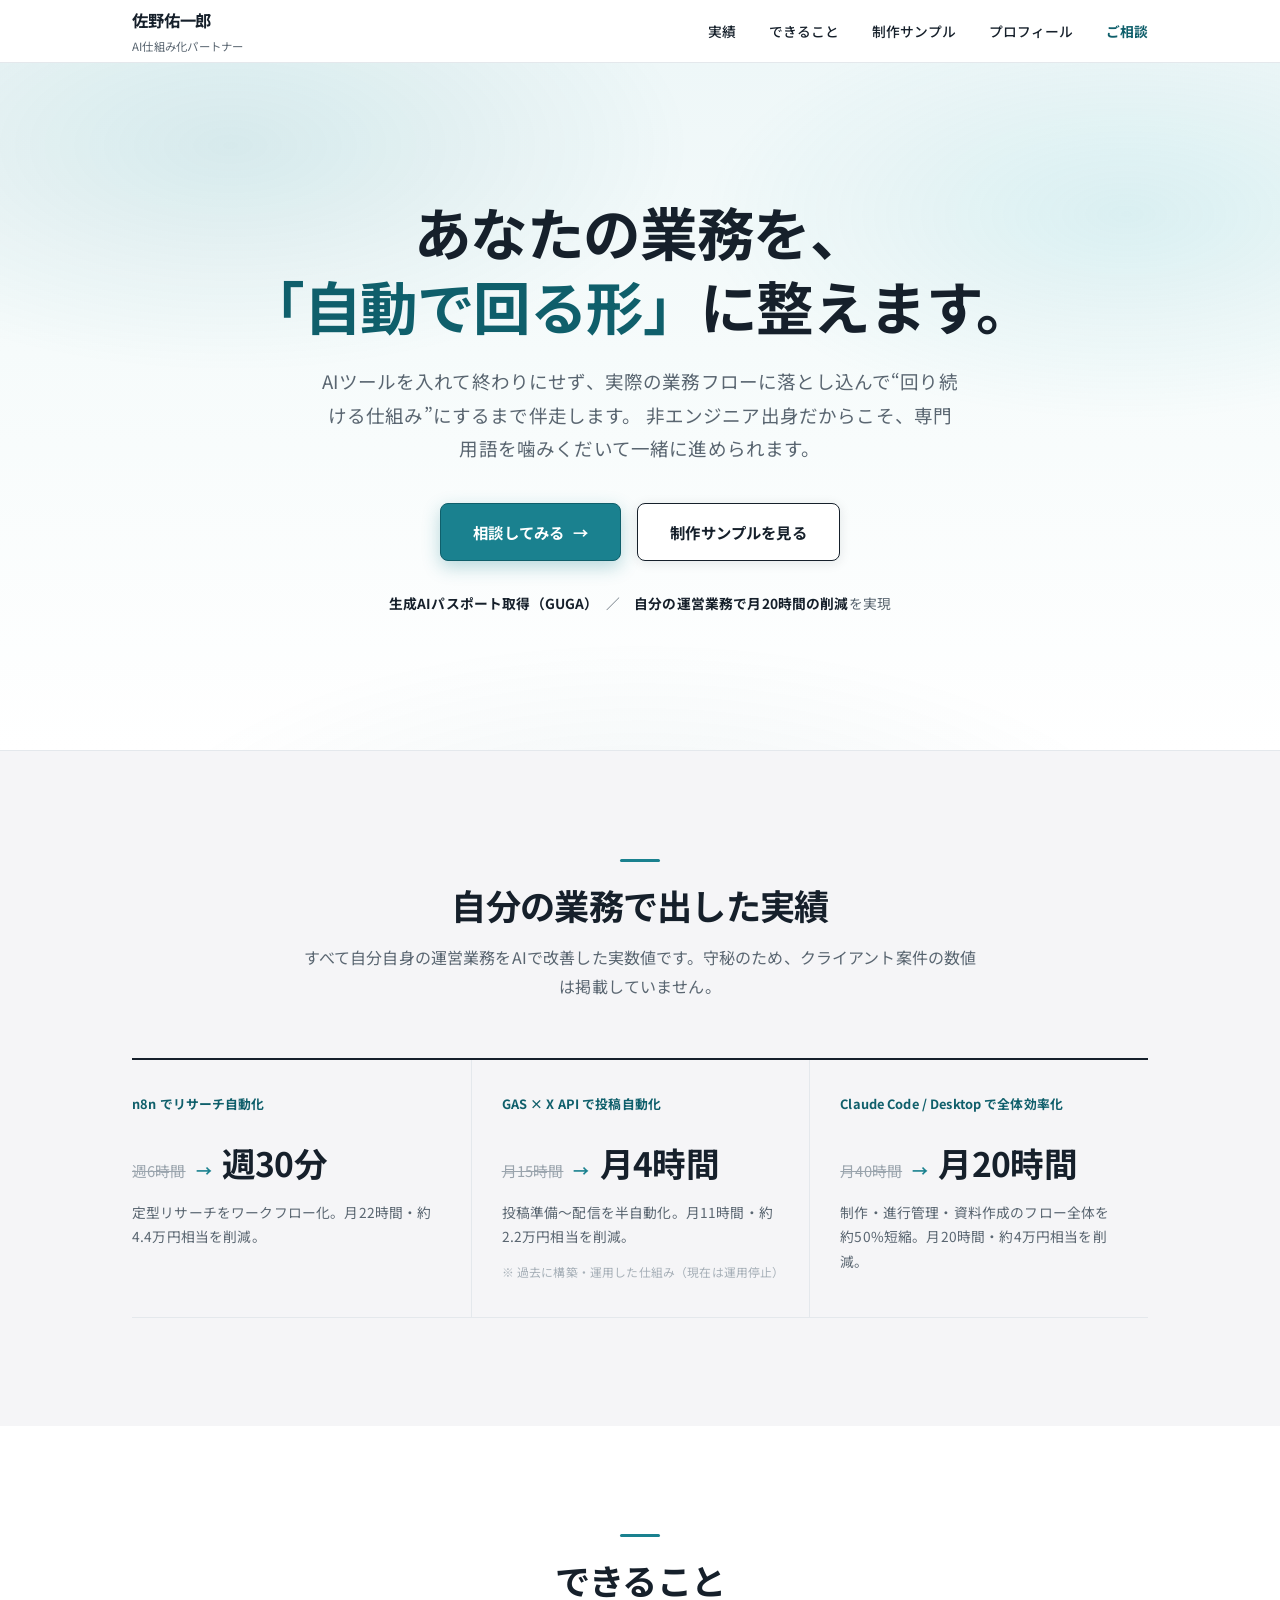
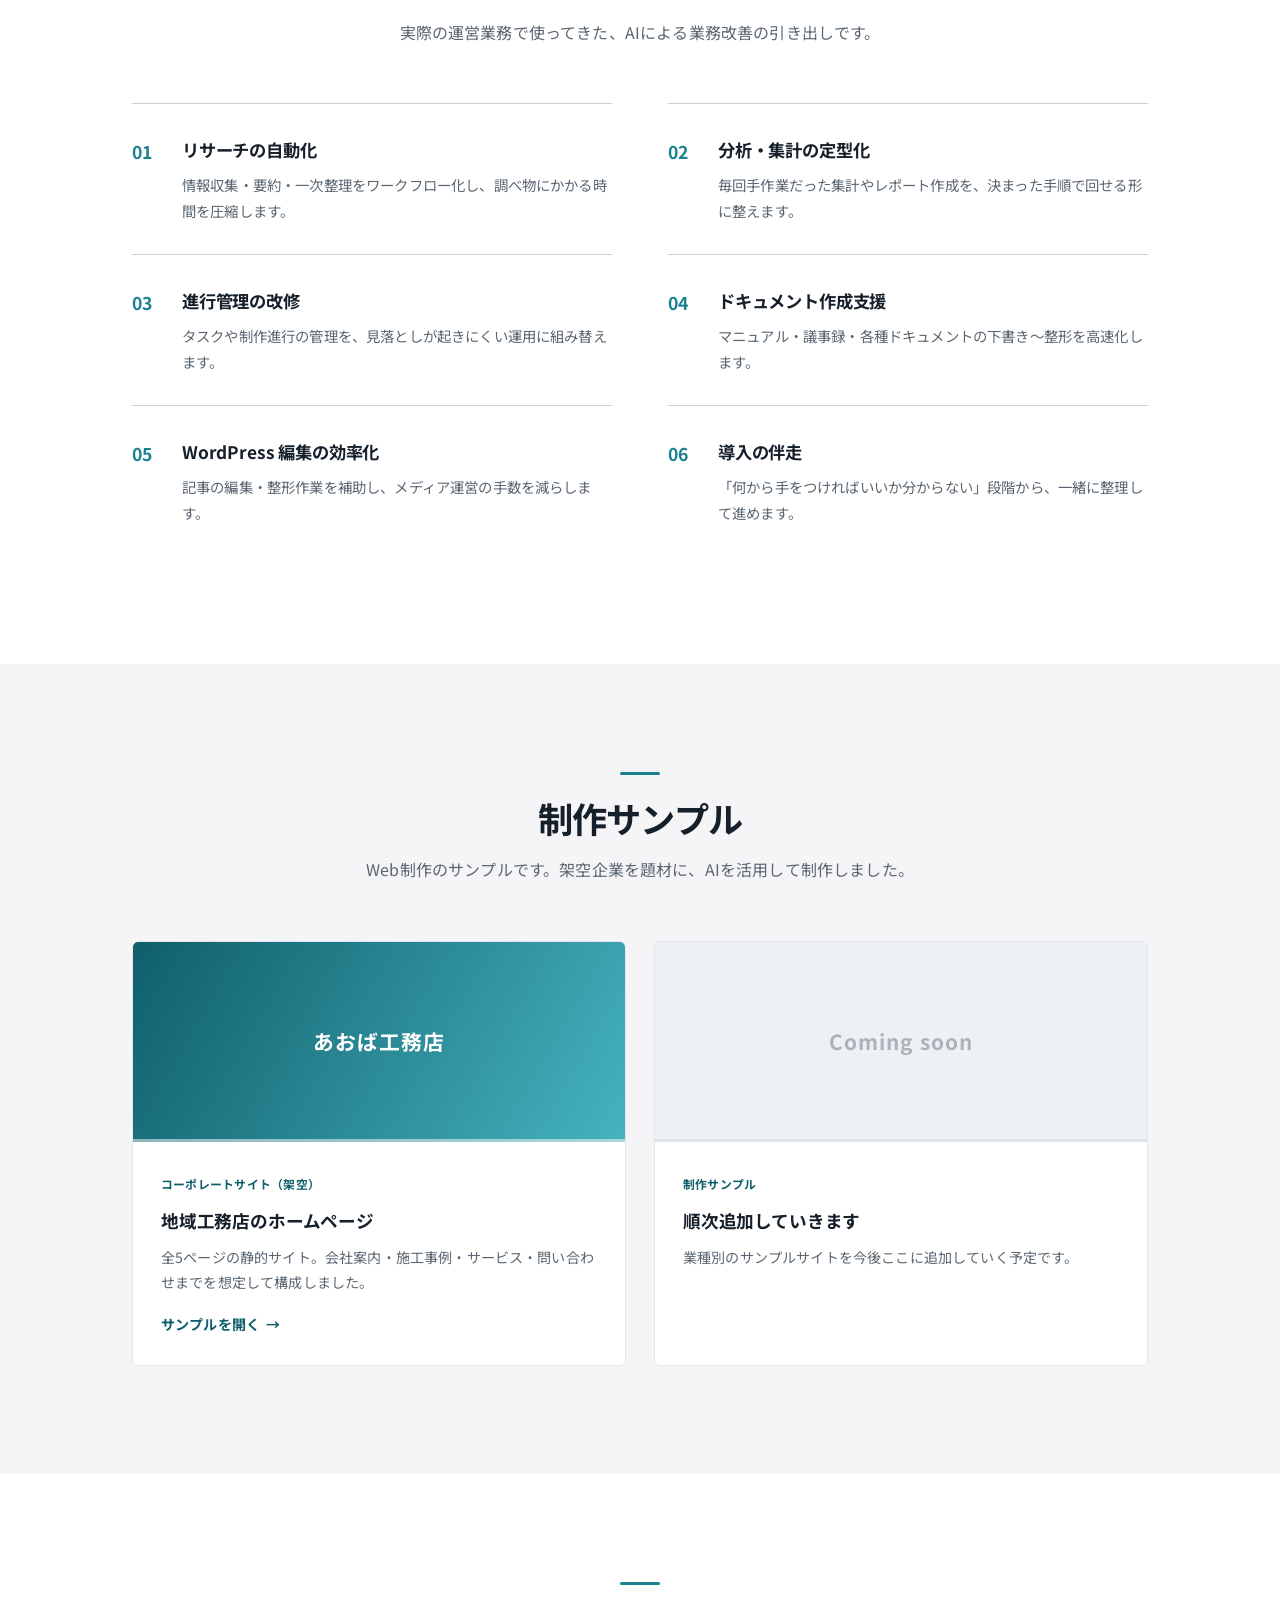
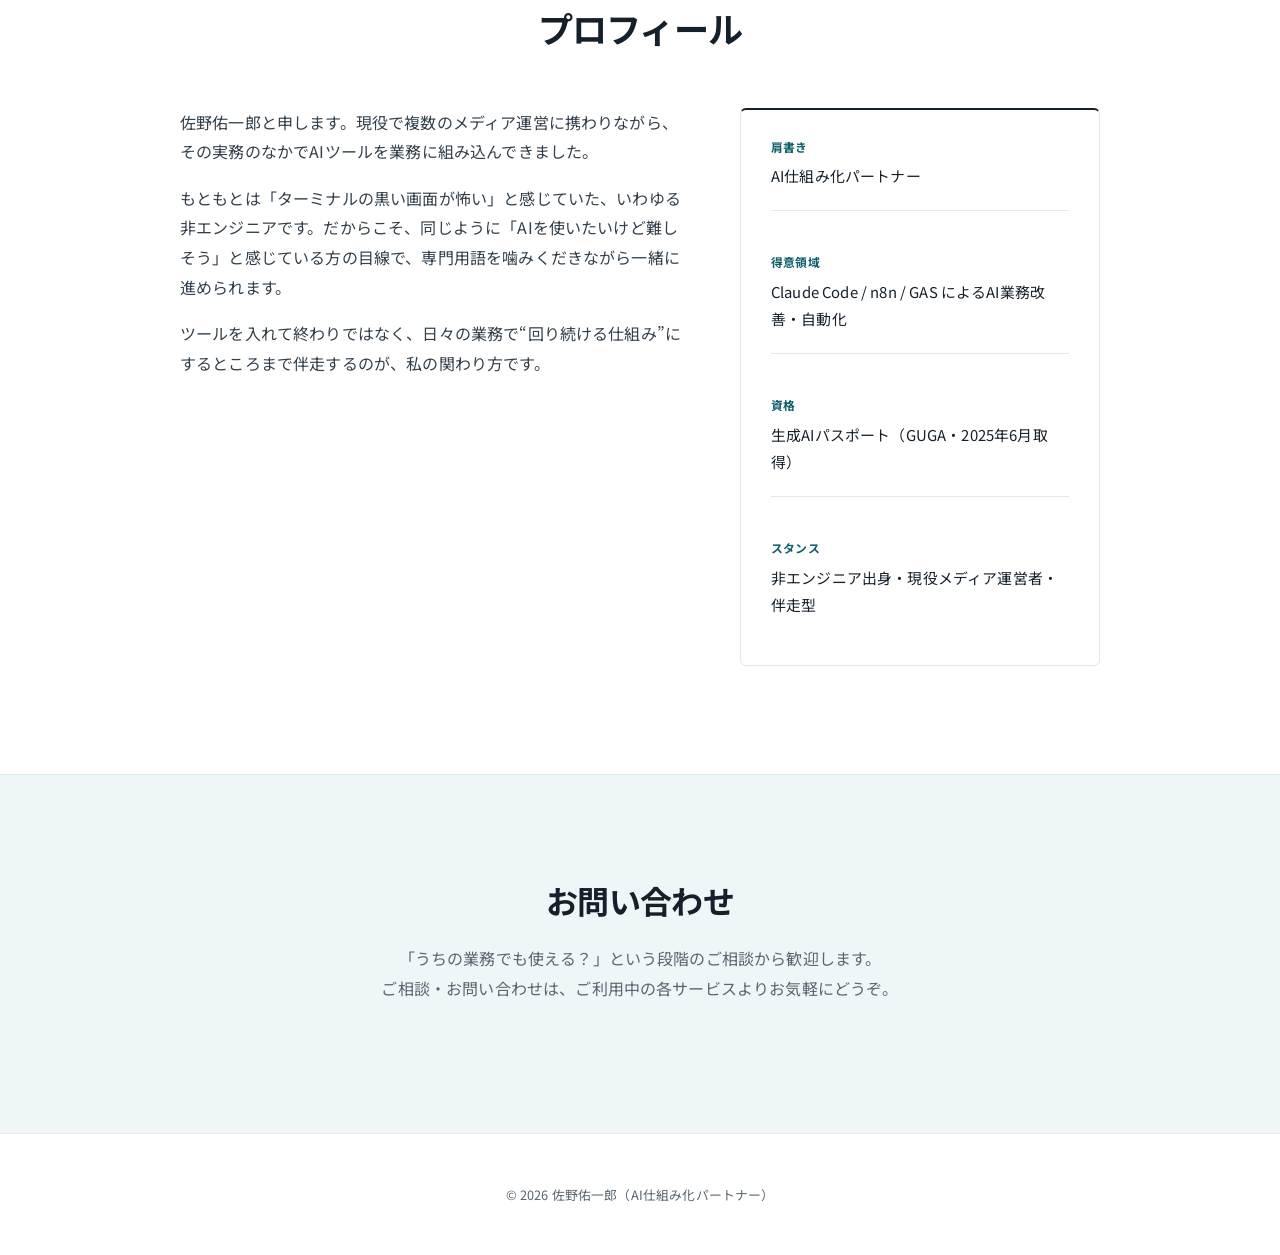
==== index.html @ 2fc5dba4 "ポートフォリオサイト初版（佐野佑一郎 / AI仕組み化パートナー） - トップ: 実績・できること・制作サンプル・プロフィール・お問い合わせ - 制作サンプル: あおば工務店（架空・多摩市・全5ページ" ====
<!DOCTYPE html>
<html lang="ja">
<head>
<meta charset="UTF-8">
<meta name="viewport" content="width=device-width, initial-scale=1.0">
<title>佐野佑一郎｜AI仕組み化パートナー</title>
<meta name="description" content="非エンジニア出身・現役メディア運営者によるAI業務改善の伴走支援。Claude Code・n8n・GASで、あなたの業務を「自動で回る形」に整えます。">
<meta property="og:title" content="佐野佑一郎｜AI仕組み化パートナー">
<meta property="og:description" content="あなたの業務を「自動で回る形」に整えます。AI業務改善の伴走支援。">
<meta property="og:type" content="website">
<link rel="preconnect" href="https://fonts.googleapis.com">
<link rel="preconnect" href="https://fonts.gstatic.com" crossorigin>
<link href="https://fonts.googleapis.com/css2?family=Noto+Sans+JP:wght@400;500;700&display=swap" rel="stylesheet">
<link rel="stylesheet" href="css/style.css">
</head>
<body>

<!-- ===================== ヘッダー ===================== -->
<header class="site-header">
  <div class="wrap">
    <div class="brand">佐野佑一郎<small>AI仕組み化パートナー</small></div>
    <nav class="nav">
      <a href="#results">実績</a>
      <a href="#can">できること</a>
      <a href="#works">制作サンプル</a>
      <a href="#profile">プロフィール</a>
      <a href="#contact" class="nav-cta">ご相談</a>
    </nav>
  </div>
</header>

<!-- ===================== ヒーロー ===================== -->
<section class="hero">
  <div class="wrap">
    <h1>あなたの業務を、<br><span class="hl">「自動で回る形」</span>に整えます。</h1>
    <p class="lead">
      AIツールを入れて終わりにせず、実際の業務フローに落とし込んで“回り続ける仕組み”にするまで伴走します。
      非エンジニア出身だからこそ、専門用語を噛みくだいて一緒に進められます。
    </p>
    <div class="cta">
      <a href="#contact" class="btn btn-primary">相談してみる<span class="ar">→</span></a>
      <a href="#works" class="btn btn-secondary">制作サンプルを見る</a>
    </div>
    <p class="trust">
      <b>生成AIパスポート取得（GUGA）</b>　／　<b>自分の運営業務で月20時間の削減</b>を実現
    </p>
  </div>
</section>

<!-- ===================== 実績 ===================== -->
<section id="results" class="alt">
  <div class="wrap">
    <div class="sec-head">
      <div class="bar"></div>
      <h2>自分の業務で出した実績</h2>
      <p>すべて自分自身の運営業務をAIで改善した実数値です。守秘のため、クライアント案件の数値は掲載していません。</p>
    </div>
    <div class="metrics">
      <div class="metric">
        <div class="tool">n8n でリサーチ自動化</div>
        <div class="ba"><span class="before">週6時間</span><span class="arrow">→</span><span class="after">週30分</span></div>
        <div class="desc">定型リサーチをワークフロー化。月22時間・約4.4万円相当を削減。</div>
      </div>
      <div class="metric">
        <div class="tool">GAS × X API で投稿自動化</div>
        <div class="ba"><span class="before">月15時間</span><span class="arrow">→</span><span class="after">月4時間</span></div>
        <div class="desc">投稿準備〜配信を半自動化。月11時間・約2.2万円相当を削減。</div>
        <div class="note">※ 過去に構築・運用した仕組み（現在は運用停止）</div>
      </div>
      <div class="metric">
        <div class="tool">Claude Code / Desktop で全体効率化</div>
        <div class="ba"><span class="before">月40時間</span><span class="arrow">→</span><span class="after">月20時間</span></div>
        <div class="desc">制作・進行管理・資料作成のフロー全体を約50%短縮。月20時間・約4万円相当を削減。</div>
      </div>
    </div>
  </div>
</section>

<!-- ===================== できること ===================== -->
<section id="can">
  <div class="wrap">
    <div class="sec-head">
      <div class="bar"></div>
      <h2>できること</h2>
      <p>実際の運営業務で使ってきた、AIによる業務改善の引き出しです。</p>
    </div>
    <div class="cases">
      <div class="case"><div class="no">01</div><div><h3>リサーチの自動化</h3><p>情報収集・要約・一次整理をワークフロー化し、調べ物にかかる時間を圧縮します。</p></div></div>
      <div class="case"><div class="no">02</div><div><h3>分析・集計の定型化</h3><p>毎回手作業だった集計やレポート作成を、決まった手順で回せる形に整えます。</p></div></div>
      <div class="case"><div class="no">03</div><div><h3>進行管理の改修</h3><p>タスクや制作進行の管理を、見落としが起きにくい運用に組み替えます。</p></div></div>
      <div class="case"><div class="no">04</div><div><h3>ドキュメント作成支援</h3><p>マニュアル・議事録・各種ドキュメントの下書き〜整形を高速化します。</p></div></div>
      <div class="case"><div class="no">05</div><div><h3>WordPress 編集の効率化</h3><p>記事の編集・整形作業を補助し、メディア運営の手数を減らします。</p></div></div>
      <div class="case"><div class="no">06</div><div><h3>導入の伴走</h3><p>「何から手をつければいいか分からない」段階から、一緒に整理して進めます。</p></div></div>
    </div>
  </div>
</section>

<!-- ===================== 制作サンプル ===================== -->
<section id="works" class="alt">
  <div class="wrap">
    <div class="sec-head">
      <div class="bar"></div>
      <h2>制作サンプル</h2>
      <p>Web制作のサンプルです。架空企業を題材に、AIを活用して制作しました。</p>
    </div>
    <div class="works">
      <a class="work-card" href="samples/aoba-koumuten/index.html">
        <div class="work-thumb"><span class="label">あおば工務店</span></div>
        <div class="work-body">
          <span class="tag">コーポレートサイト（架空）</span>
          <h3>地域工務店のホームページ</h3>
          <p>全5ページの静的サイト。会社案内・施工事例・サービス・問い合わせまでを想定して構成しました。</p>
          <span class="more">サンプルを開く<span class="ar">→</span></span>
        </div>
      </a>
      <div class="work-card placeholder">
        <div class="work-thumb"><span class="label">Coming soon</span></div>
        <div class="work-body">
          <span class="tag">制作サンプル</span>
          <h3>順次追加していきます</h3>
          <p>業種別のサンプルサイトを今後ここに追加していく予定です。</p>
        </div>
      </div>
    </div>
  </div>
</section>

<!-- ===================== プロフィール ===================== -->
<section id="profile">
  <div class="wrap">
    <div class="sec-head">
      <div class="bar"></div>
      <h2>プロフィール</h2>
    </div>
    <div class="profile">
      <div>
        <p>佐野佑一郎と申します。現役で複数のメディア運営に携わりながら、その実務のなかでAIツールを業務に組み込んできました。</p>
        <p>もともとは「ターミナルの黒い画面が怖い」と感じていた、いわゆる非エンジニアです。だからこそ、同じように「AIを使いたいけど難しそう」と感じている方の目線で、専門用語を噛みくだきながら一緒に進められます。</p>
        <p>ツールを入れて終わりではなく、日々の業務で“回り続ける仕組み”にするところまで伴走するのが、私の関わり方です。</p>
      </div>
      <div class="facts">
        <dl>
          <div class="row"><dt>肩書き</dt><dd>AI仕組み化パートナー</dd></div>
          <div class="row"><dt>得意領域</dt><dd>Claude Code / n8n / GAS によるAI業務改善・自動化</dd></div>
          <div class="row"><dt>資格</dt><dd>生成AIパスポート（GUGA・2025年6月取得）</dd></div>
          <div class="row"><dt>スタンス</dt><dd>非エンジニア出身・現役メディア運営者・伴走型</dd></div>
        </dl>
      </div>
    </div>
  </div>
</section>

<!-- ===================== 締めCTAバンド ===================== -->
<section id="contact" class="cta-band">
  <div class="wrap">
    <h2>お問い合わせ</h2>
    <p>「うちの業務でも使える？」という段階のご相談から歓迎します。<br>
       ご相談・お問い合わせは、ご利用中の各サービスよりお気軽にどうぞ。</p>
  </div>
</section>

<!-- ===================== フッター ===================== -->
<footer class="site-footer">
  <div class="wrap">
    <p>© 2026 佐野佑一郎（AI仕組み化パートナー）</p>
  </div>
</footer>

</body>
</html>
---- css/style.css ----
/* =========================================================
   佐野佑一郎 / AI仕組み化パートナー — ポートフォリオ v5
   方針: Apple系の余白・大きな見出し・中央寄せ・白/グレーの交互リズム
        色味は据え置き / 角丸は控えめ / ボタンは影+枠で視認
   ========================================================= */
:root {
  --ink:        #16202b;
  --gray:       #5a6671;
  --line:       #e4e8ec;
  --line-2:     #c9d2d9;
  --bg:         #ffffff;
  --bg-soft:    #f5f5f7;   /* Apple系のニュートラルグレー */
  --accent:     #1a818f;
  --accent-d:   #0f5f6b;
  --accent-l:   #eef6f7;
  --maxw:       1080px;
  --radius:     6px;
}

* { box-sizing: border-box; }
html { scroll-behavior: smooth; }
body {
  margin: 0;
  font-family: "Noto Sans JP", -apple-system, BlinkMacSystemFont, "Segoe UI", sans-serif;
  color: var(--ink);
  background: var(--bg);
  line-height: 1.85;
  font-size: 16px;
  letter-spacing: .01em;
  -webkit-font-smoothing: antialiased;
}
a { color: var(--accent-d); text-decoration: none; }
a:hover { color: var(--accent); }
.wrap { max-width: var(--maxw); margin: 0 auto; padding: 0 32px; }

/* ---------- ヘッダー ---------- */
.site-header {
  position: sticky; top: 0; z-index: 30;
  background: rgba(255,255,255,.82);
  backdrop-filter: saturate(180%) blur(16px);
  border-bottom: 1px solid var(--line);
}
.site-header .wrap { display:flex; align-items:center; justify-content:space-between; height:62px; }
.brand { font-weight:700; font-size:1.02rem; letter-spacing:-.01em; }
.brand small { display:block; font-weight:400; font-size:.71rem; color:var(--gray); letter-spacing:.02em; }
.nav a { color:var(--ink); font-size:.86rem; font-weight:500; margin-left:28px; letter-spacing:.01em; }
.nav a:hover { color:var(--accent); }
.nav .nav-cta { color:var(--accent-d); font-weight:700; }
@media (max-width: 720px){ .nav { display:none; } }

/* ---------- ヒーロー（中央寄せ・大きく・余白広め） ---------- */
.hero {
  padding: 132px 0 120px; text-align:center;
  position: relative; overflow: hidden;
  background:
    radial-gradient(60% 55% at 18% 12%, rgba(26,129,143,.12), transparent 60%),
    radial-gradient(55% 50% at 88% 22%, rgba(69,179,191,.14), transparent 60%),
    radial-gradient(70% 60% at 50% 120%, rgba(15,95,107,.08), transparent 60%),
    linear-gradient(180deg, #eef7f8 0%, #f6fbfb 42%, #ffffff 100%);
  border-bottom: 1px solid var(--line);
}
.hero > .wrap { position: relative; z-index: 1; }
.hero h1 {
  font-size: clamp(2.3rem, 6vw, 3.6rem); line-height:1.28; font-weight:700;
  margin:0 0 22px; letter-spacing:-.025em;
}
.hero h1 .hl { color: var(--accent-d); }
.hero .lead { font-size:1.16rem; color:var(--gray); max-width:640px; margin:0 auto 38px; line-height:1.8; }
.hero .cta { display:flex; gap:16px; flex-wrap:wrap; align-items:center; justify-content:center; }
.hero .trust { margin-top:30px; font-size:.86rem; color:var(--gray); }
.hero .trust b { color:var(--ink); font-weight:700; }

/* ---------- ボタン（影 + 枠 + コントラスト） ---------- */
.btn {
  display:inline-flex; align-items:center; gap:9px;
  padding:14px 32px; border-radius:8px; font-weight:700; font-size:.96rem;
  border:1.5px solid transparent; cursor:pointer; transition:.18s; letter-spacing:.01em;
}
.btn .ar { transition: transform .18s; }
.btn:hover .ar { transform: translateX(3px); }
.btn-primary {
  background: var(--accent); color:#fff; border-color: var(--accent-d);
  box-shadow: 0 6px 18px rgba(26,129,143,.30);
}
.btn-primary:hover { background: var(--accent-d); color:#fff; box-shadow: 0 10px 26px rgba(26,129,143,.38); transform: translateY(-2px); }
.btn-secondary {
  background:#fff; color: var(--ink); border-color: var(--ink);
  box-shadow: 0 2px 12px rgba(22,32,43,.10);
}
.btn-secondary:hover { background: var(--ink); color:#fff; box-shadow: 0 8px 20px rgba(22,32,43,.22); transform: translateY(-2px); }

/* ---------- セクション共通（中央寄せの導入見出し・余白広め） ---------- */
section { padding: 108px 0; }
section.alt { background: var(--bg-soft); }
.sec-head { margin: 0 auto 56px; max-width:680px; text-align:center; }
.sec-head .bar { width:40px; height:3px; background:var(--accent); margin:0 auto 20px; border-radius:2px; }
.sec-head h2 { font-size: clamp(1.7rem, 3.2vw, 2.2rem); line-height:1.32; margin:0 0 14px; font-weight:700; letter-spacing:-.02em; }
.sec-head p { color:var(--gray); margin:0; font-size:1.0rem; }

/* ---------- 実績（罫線グリッド・数字主役・箱なし） ---------- */
.metrics { display:grid; grid-template-columns: repeat(3,1fr); border-top:2px solid var(--ink); }
@media (max-width: 760px){ .metrics { grid-template-columns:1fr; } }
.metric { padding:32px 30px 34px 0; border-bottom:1px solid var(--line); }
.metric + .metric { border-left:1px solid var(--line); padding-left:30px; }
@media (max-width: 760px){ .metric{ padding:26px 0; } .metric + .metric{ padding-left:0; border-left:none; } }
.metric .tool { font-size:.8rem; font-weight:700; color:var(--accent-d); letter-spacing:.01em; }
.metric .ba { display:flex; align-items:baseline; gap:10px; margin:16px 0 6px; flex-wrap:wrap; }
.metric .before { color:#9aa4ad; text-decoration:line-through; font-size:.92rem; }
.metric .arrow { color:var(--accent); font-weight:700; }
.metric .after { font-size:2.1rem; font-weight:700; color:var(--ink); letter-spacing:-.02em; }
.metric .desc { font-size:.86rem; color:var(--gray); margin-top:6px; line-height:1.8; }
.metric .note { font-size:.74rem; color:#a7b0b8; margin-top:12px; }

/* ---------- できること（番号組版・罫線・箱なし） ---------- */
.cases { display:grid; grid-template-columns: repeat(2,1fr); column-gap:56px; }
@media (max-width: 640px){ .cases { grid-template-columns:1fr; column-gap:0; } }
.case { display:flex; gap:22px; align-items:flex-start; padding:30px 0; border-top:1px solid var(--line-2); }
.case .no { flex:0 0 auto; font-size:1.1rem; font-weight:700; color:var(--accent); letter-spacing:.02em; min-width:28px; padding-top:2px; }
.case h3 { font-size:1.08rem; margin:0 0 6px; font-weight:700; letter-spacing:-.01em; }
.case p { font-size:.9rem; color:var(--gray); margin:0; line-height:1.8; }

/* ---------- 制作サンプル（控えめな角丸カード） ---------- */
.works { display:grid; grid-template-columns: repeat(2,1fr); gap:28px; }
@media (max-width: 640px){ .works { grid-template-columns:1fr; } }
.work-card {
  display:block; background:#fff; border:1px solid var(--line); border-radius:var(--radius);
  overflow:hidden; transition:.2s; color:inherit;
}
.work-card:hover { border-color:var(--accent); transform:translateY(-4px); box-shadow:0 16px 36px rgba(22,32,43,.12); }
.work-thumb {
  height:200px; position:relative;
  background:linear-gradient(120deg, var(--accent-d), #45b3bf);
  display:flex; align-items:center; justify-content:center; color:#fff;
}
.work-thumb::after{ content:""; position:absolute; left:0; bottom:0; width:100%; height:3px; background:rgba(255,255,255,.5); }
.work-thumb .label { font-size:1.3rem; font-weight:700; letter-spacing:.05em; }
.work-body { padding:26px 28px; }
.work-body .tag { font-size:.74rem; font-weight:700; color:var(--accent-d); letter-spacing:.02em; }
.work-body h3 { font-size:1.1rem; margin:8px 0 7px; font-weight:700; letter-spacing:-.01em; }
.work-body p { font-size:.88rem; color:var(--gray); margin:0 0 14px; line-height:1.8; }
.work-body .more { font-size:.88rem; font-weight:700; color:var(--accent-d); display:inline-flex; gap:6px; align-items:center; }
.work-card:hover .more .ar { transform:translateX(3px); }
.work-card.placeholder { background:var(--bg); }
.work-card.placeholder:hover { transform:none; box-shadow:none; border-color:var(--line); }
.work-card.placeholder .work-thumb { background:#eef1f4; color:#aab3bb; }
.work-card.placeholder .work-thumb::after{ background:#dfe4e8; }

/* ---------- プロフィール ---------- */
.profile { display:grid; grid-template-columns: 1.4fr 1fr; gap:56px; align-items:start; max-width:920px; margin:0 auto; }
@media (max-width: 760px){ .profile { grid-template-columns:1fr; gap:34px; } }
.profile p { margin:0 0 17px; color:#33404c; font-size:1.0rem; }
.profile .facts { border:1px solid var(--line); border-top:2px solid var(--ink); border-radius:var(--radius); padding:6px 30px; background:#fff; }
.profile .facts dl { margin:0; }
.profile .facts dt { font-size:.74rem; font-weight:700; color:var(--accent-d); letter-spacing:.02em; padding-top:20px; }
.profile .facts dd { margin:5px 0 20px; font-size:.93rem; color:var(--ink); border-bottom:1px solid var(--line); padding-bottom:20px; }
.profile .facts .row:last-child dd { border-bottom:none; }

/* ---------- 締めCTAバンド ---------- */
.cta-band { background:var(--accent-l); text-align:center; padding:96px 0; border-top:1px solid #d8e9ea; }
.cta-band h2 { font-size: clamp(1.6rem, 3vw, 2rem); margin:0 0 14px; font-weight:700; color:var(--ink); letter-spacing:-.02em; }
.cta-band p { color:var(--gray); margin:0 0 34px; font-size:1.0rem; }
.cta-band .links { display:flex; gap:16px; justify-content:center; flex-wrap:wrap; }

/* ---------- フッター ---------- */
.site-footer { border-top:1px solid var(--line); padding:36px 0; color:var(--gray); font-size:.8rem; text-align:center; }
.site-footer a { color:var(--gray); margin:0 10px; }
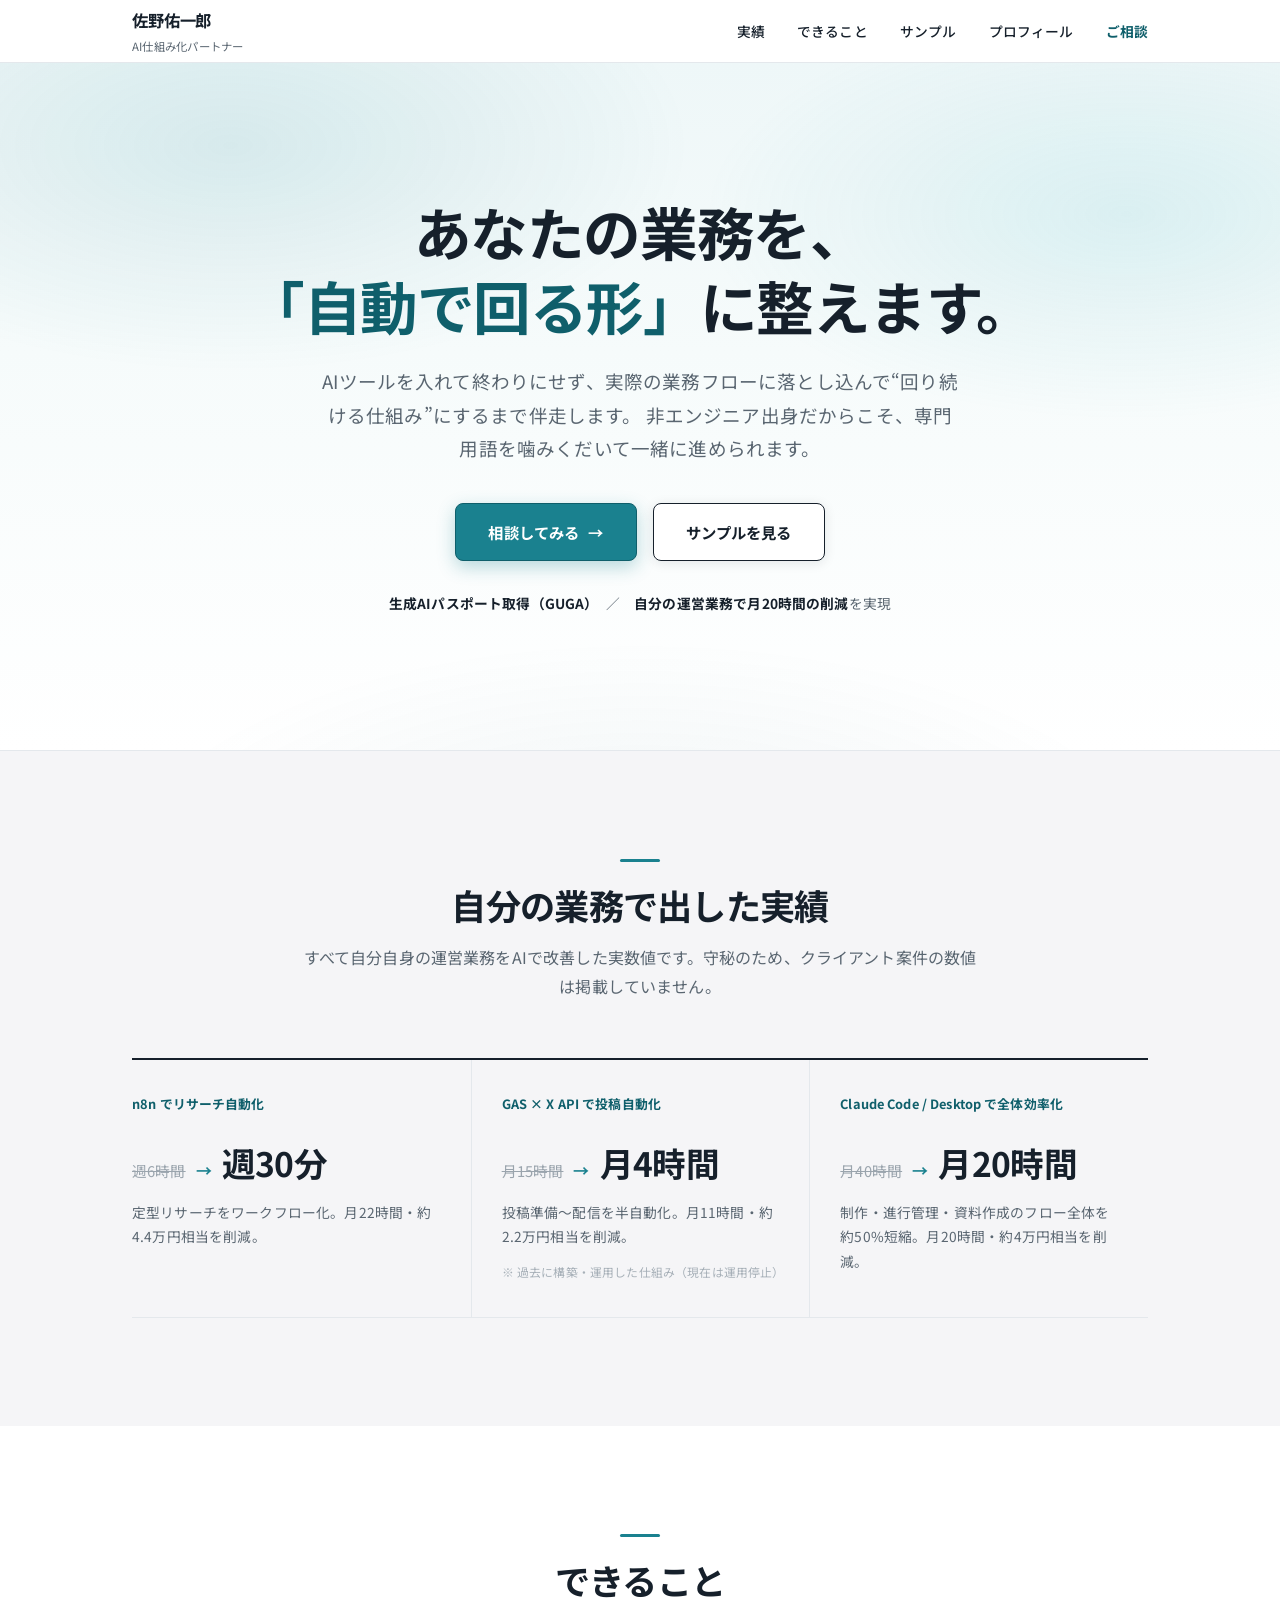
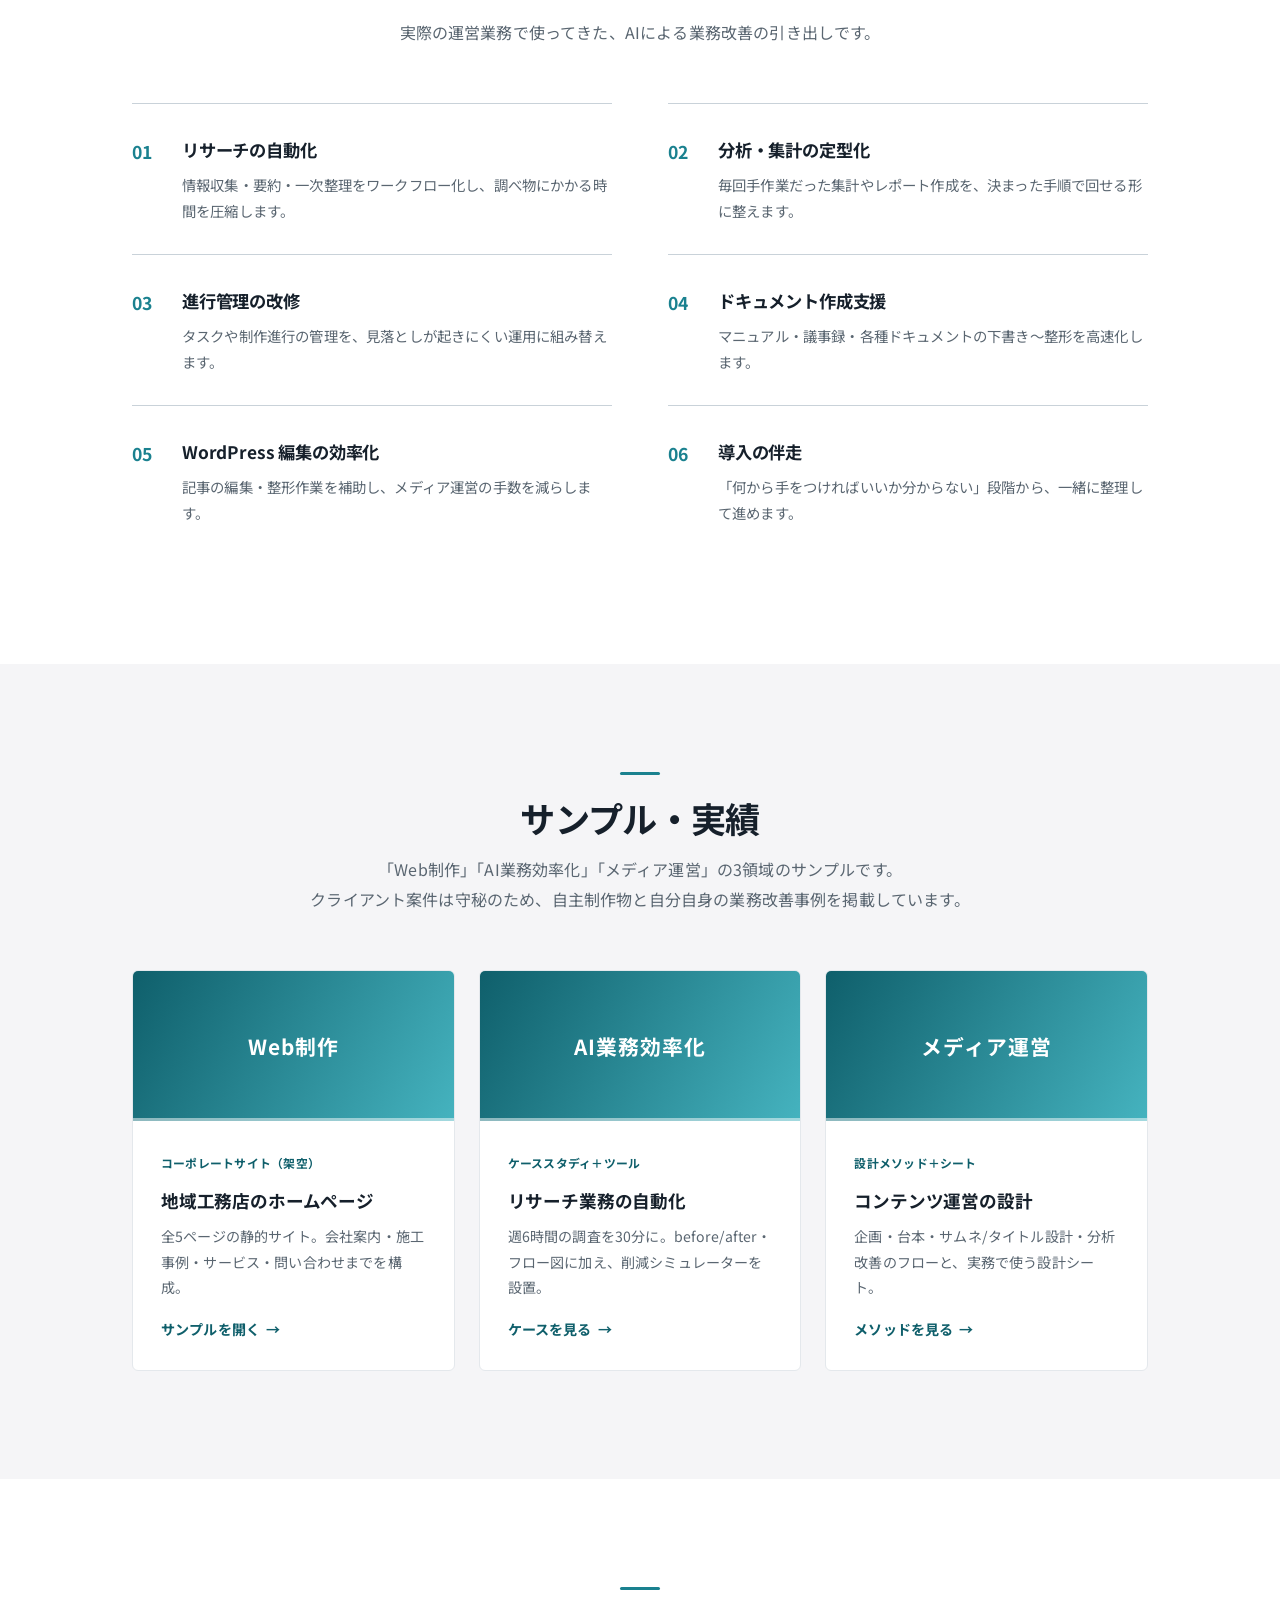
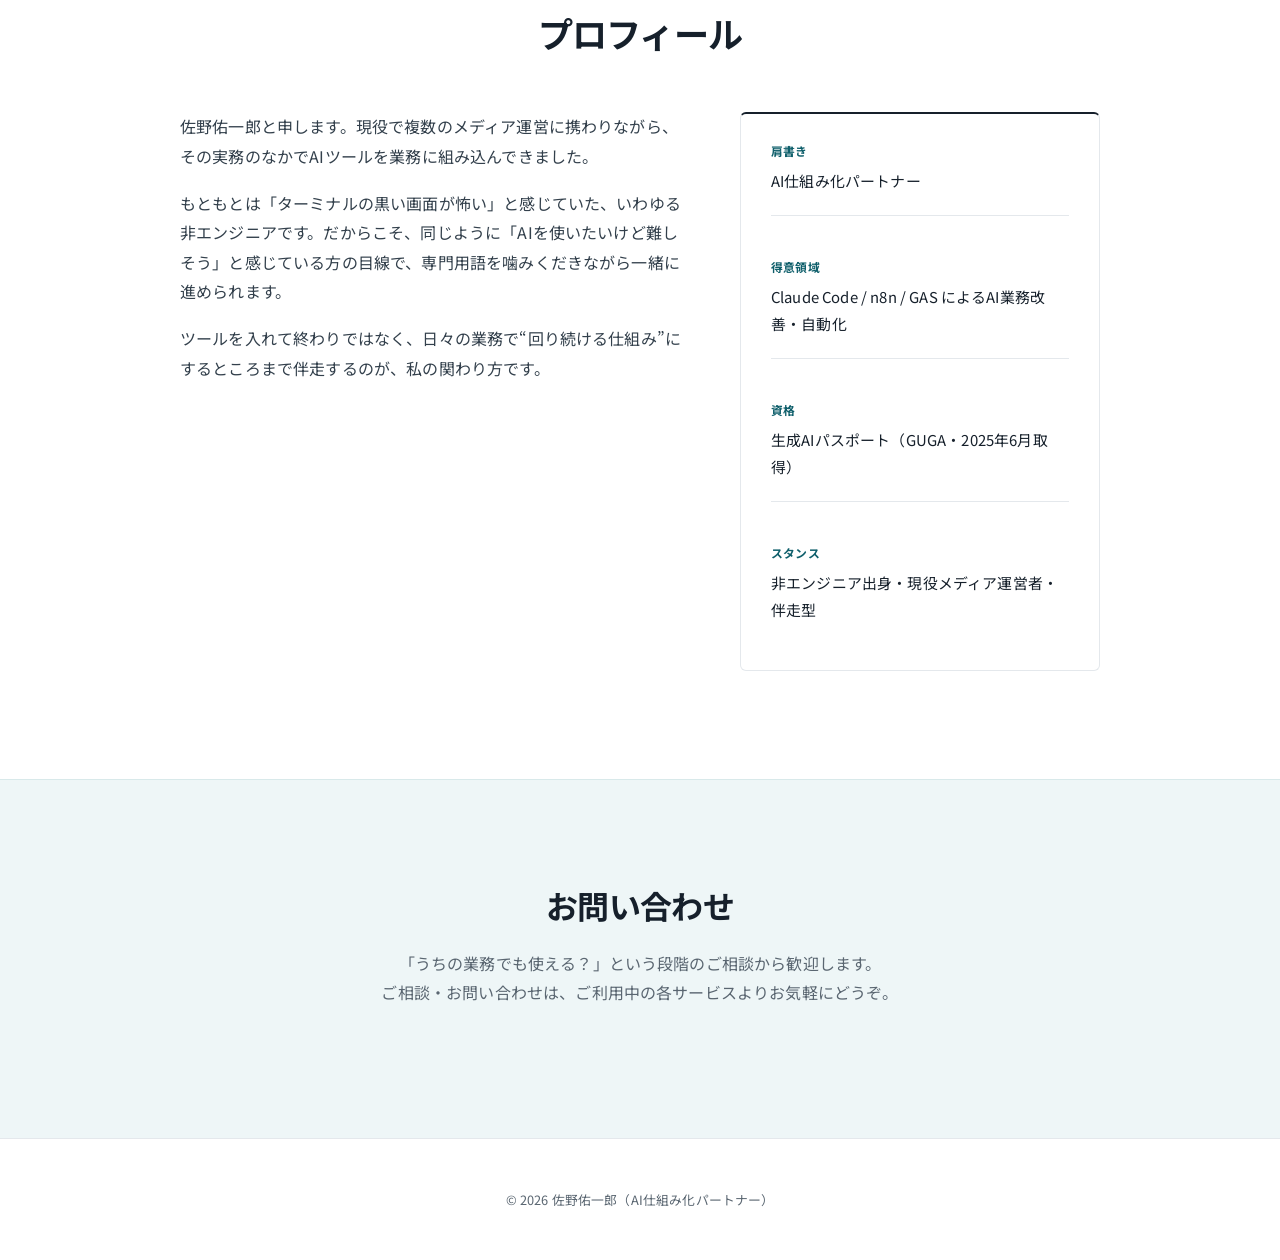
==== commit b4fe795a: "サンプルを3本柱に拡充（AI業務効率化・メディア運営を追加） - トップの「制作サンプル」を3本柱カードに再構成（Web制作/AI業務効率化/メディア運営） - AI業務効率化: ケーススタディ + " ====
--- a/index.html
+++ b/index.html
@@ -22,7 +22,7 @@
     <nav class="nav">
       <a href="#results">実績</a>
       <a href="#can">できること</a>
-      <a href="#works">制作サンプル</a>
+      <a href="#works">サンプル</a>
       <a href="#profile">プロフィール</a>
       <a href="#contact" class="nav-cta">ご相談</a>
     </nav>
@@ -39,7 +39,7 @@
     </p>
     <div class="cta">
       <a href="#contact" class="btn btn-primary">相談してみる<span class="ar">→</span></a>
-      <a href="#works" class="btn btn-secondary">制作サンプルを見る</a>
+      <a href="#works" class="btn btn-secondary">サンプルを見る</a>
     </div>
     <p class="trust">
       <b>生成AIパスポート取得（GUGA）</b>　／　<b>自分の運営業務で月20時間の削減</b>を実現
@@ -100,27 +100,37 @@
   <div class="wrap">
     <div class="sec-head">
       <div class="bar"></div>
-      <h2>制作サンプル</h2>
-      <p>Web制作のサンプルです。架空企業を題材に、AIを活用して制作しました。</p>
+      <h2>サンプル・実績</h2>
+      <p>「Web制作」「AI業務効率化」「メディア運営」の3領域のサンプルです。<br>クライアント案件は守秘のため、自主制作物と自分自身の業務改善事例を掲載しています。</p>
     </div>
-    <div class="works">
+    <div class="works cols-3">
       <a class="work-card" href="samples/aoba-koumuten/index.html">
-        <div class="work-thumb"><span class="label">あおば工務店</span></div>
+        <div class="work-thumb"><span class="label">Web制作</span></div>
         <div class="work-body">
           <span class="tag">コーポレートサイト（架空）</span>
           <h3>地域工務店のホームページ</h3>
-          <p>全5ページの静的サイト。会社案内・施工事例・サービス・問い合わせまでを想定して構成しました。</p>
+          <p>全5ページの静的サイト。会社案内・施工事例・サービス・問い合わせまでを構成。</p>
           <span class="more">サンプルを開く<span class="ar">→</span></span>
         </div>
       </a>
-      <div class="work-card placeholder">
-        <div class="work-thumb"><span class="label">Coming soon</span></div>
+      <a class="work-card" href="samples/ai-automation/index.html">
+        <div class="work-thumb"><span class="label">AI業務効率化</span></div>
         <div class="work-body">
-          <span class="tag">制作サンプル</span>
-          <h3>順次追加していきます</h3>
-          <p>業種別のサンプルサイトを今後ここに追加していく予定です。</p>
+          <span class="tag">ケーススタディ＋ツール</span>
+          <h3>リサーチ業務の自動化</h3>
+          <p>週6時間の調査を30分に。before/after・フロー図に加え、削減シミュレーターを設置。</p>
+          <span class="more">ケースを見る<span class="ar">→</span></span>
         </div>
-      </div>
+      </a>
+      <a class="work-card" href="samples/media-ops/index.html">
+        <div class="work-thumb"><span class="label">メディア運営</span></div>
+        <div class="work-body">
+          <span class="tag">設計メソッド＋シート</span>
+          <h3>コンテンツ運営の設計</h3>
+          <p>企画・台本・サムネ/タイトル設計・分析改善のフローと、実務で使う設計シート。</p>
+          <span class="more">メソッドを見る<span class="ar">→</span></span>
+        </div>
+      </a>
     </div>
   </div>
 </section>
--- a/css/style.css
+++ b/css/style.css
@@ -121,7 +121,10 @@
 
 /* ---------- 制作サンプル（控えめな角丸カード） ---------- */
 .works { display:grid; grid-template-columns: repeat(2,1fr); gap:28px; }
-@media (max-width: 640px){ .works { grid-template-columns:1fr; } }
+.works.cols-3 { grid-template-columns: repeat(3,1fr); gap:24px; }
+@media (max-width: 880px){ .works.cols-3 { grid-template-columns: repeat(2,1fr); } }
+@media (max-width: 640px){ .works, .works.cols-3 { grid-template-columns:1fr; } }
+.works.cols-3 .work-thumb { height:150px; }
 .work-card {
   display:block; background:#fff; border:1px solid var(--line); border-radius:var(--radius);
   overflow:hidden; transition:.2s; color:inherit;
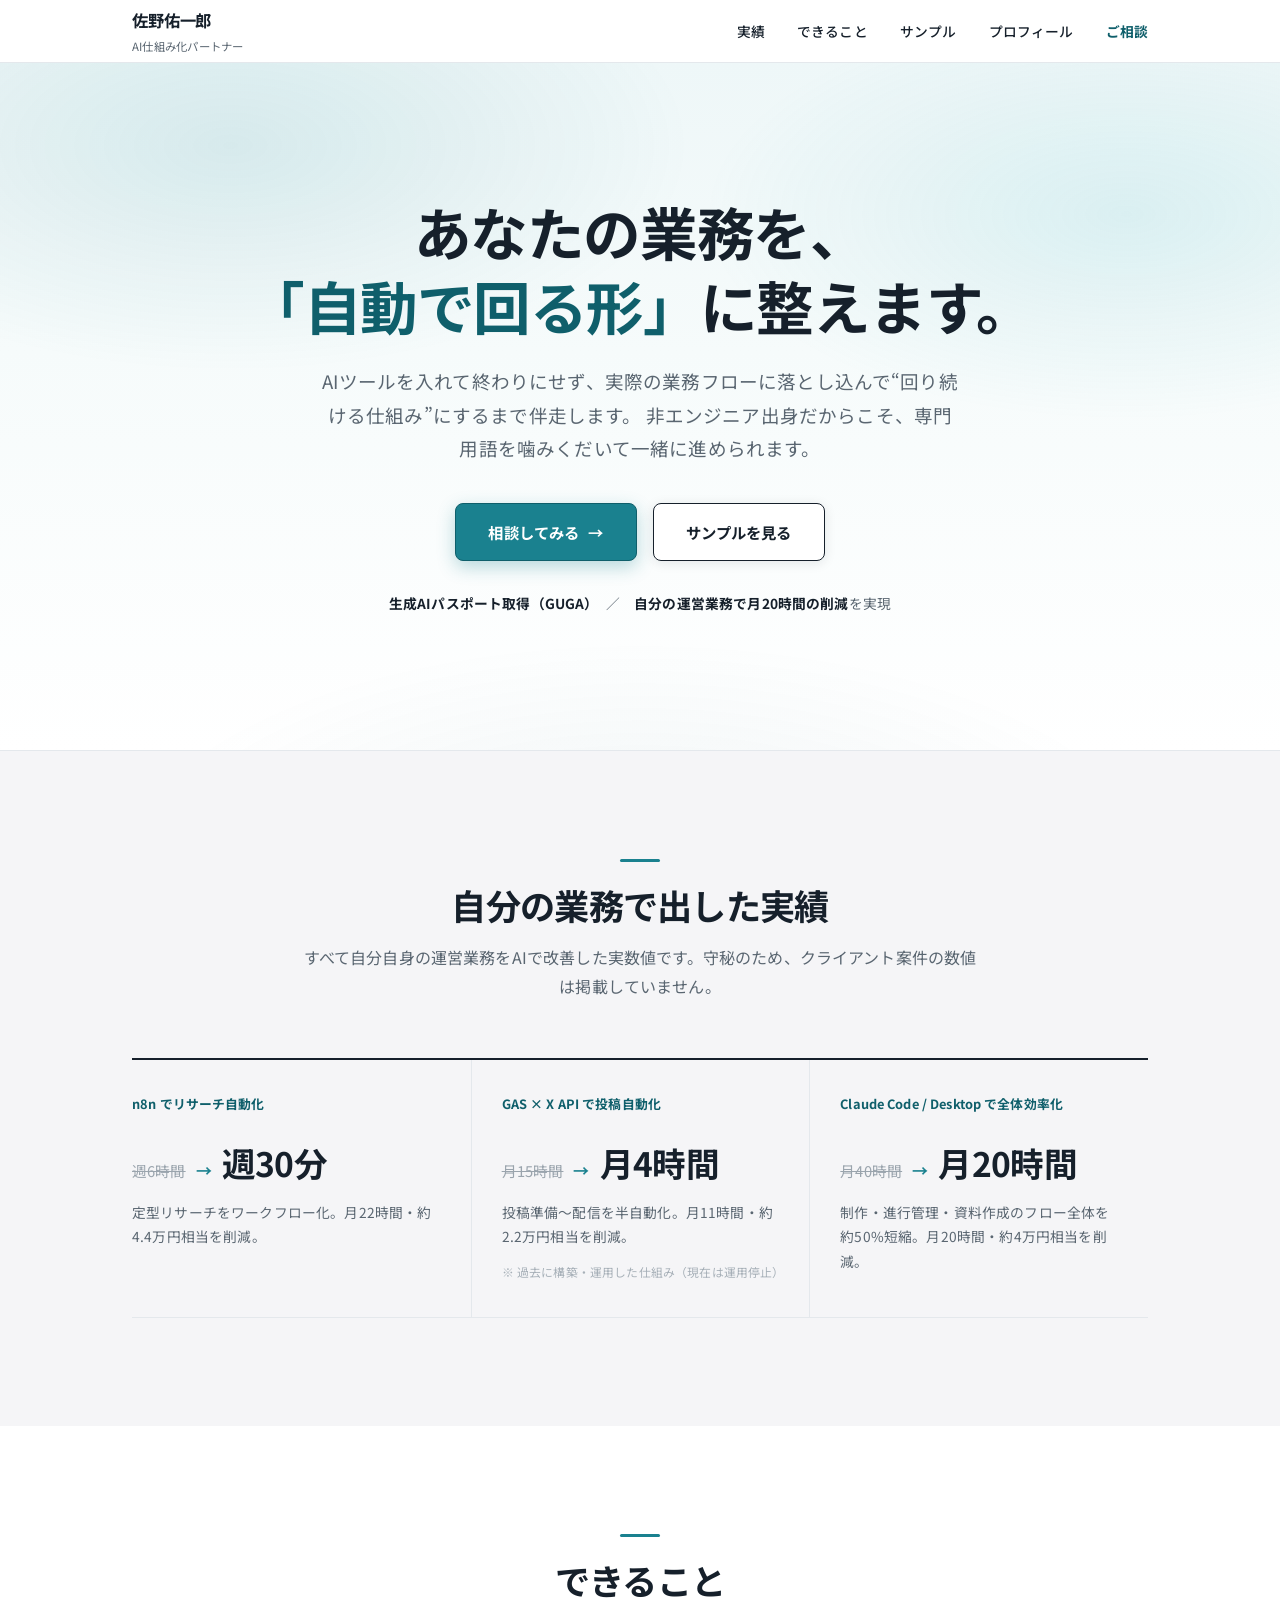
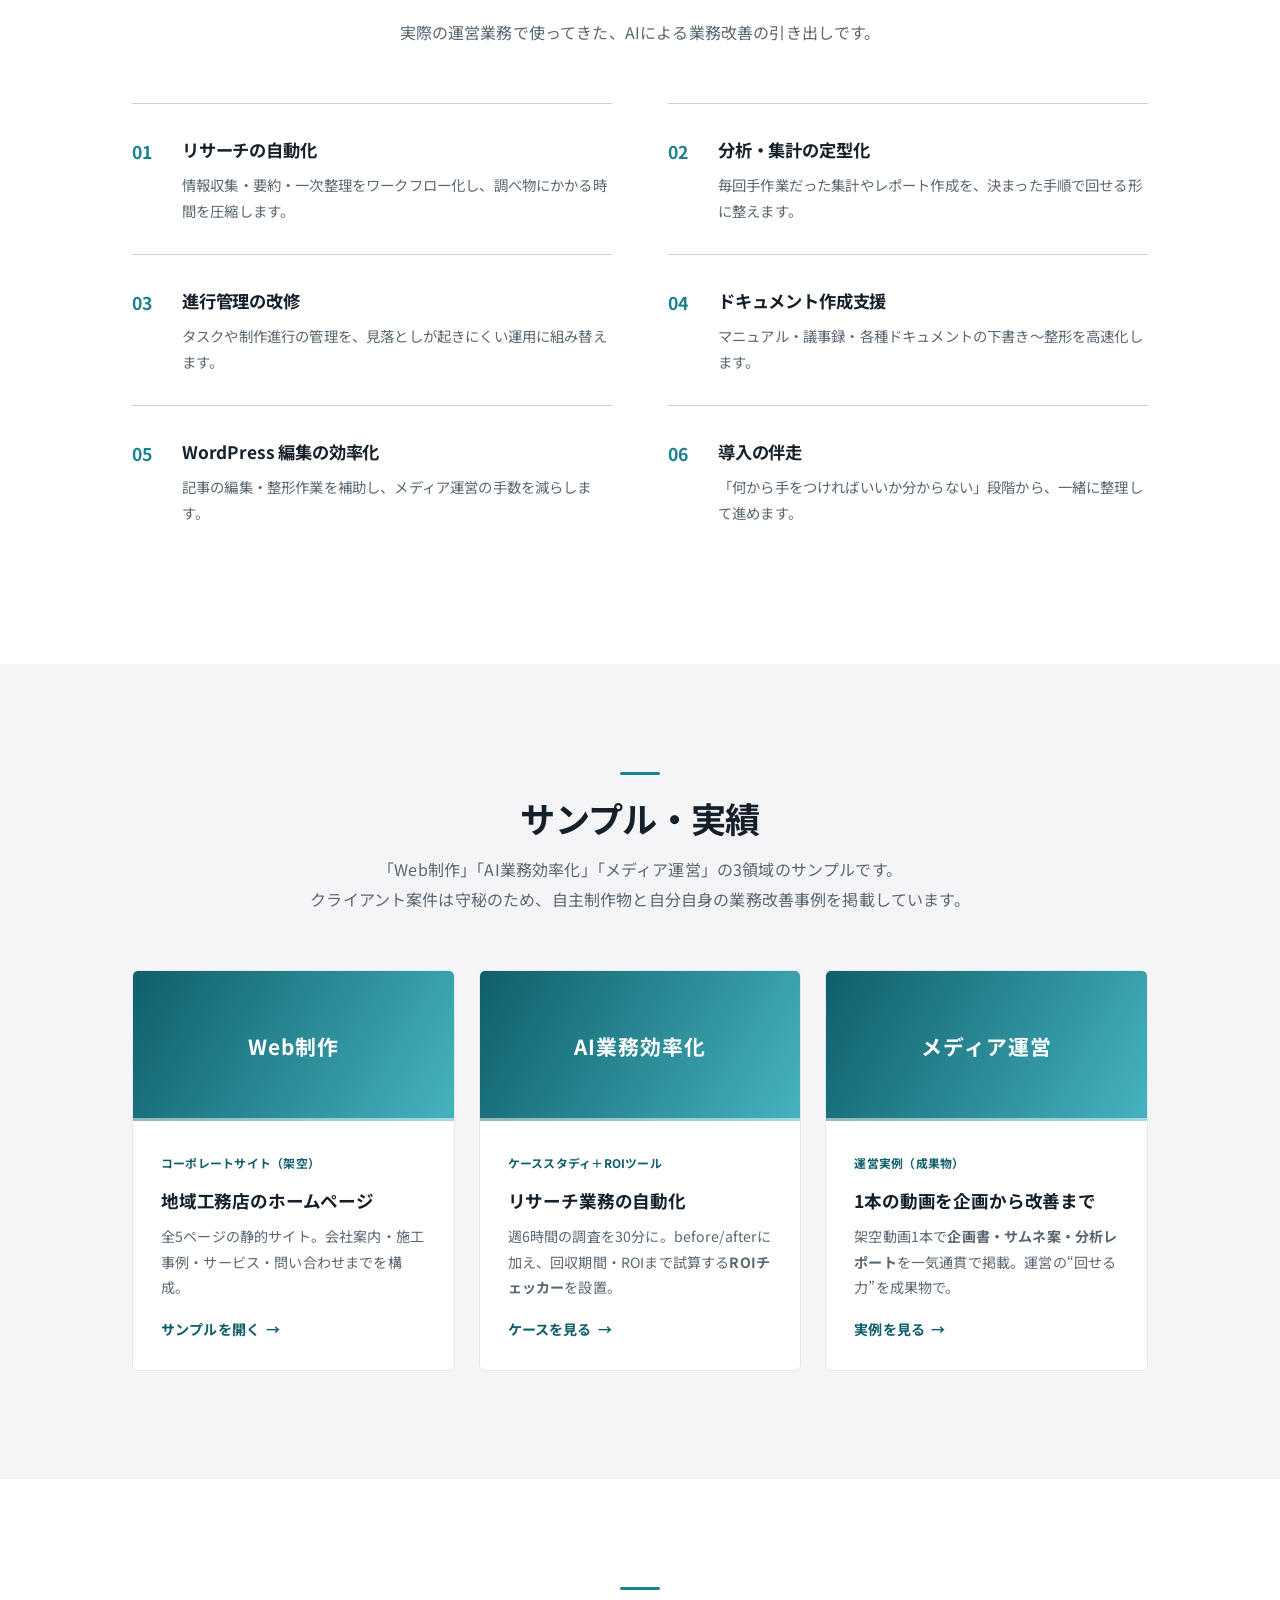
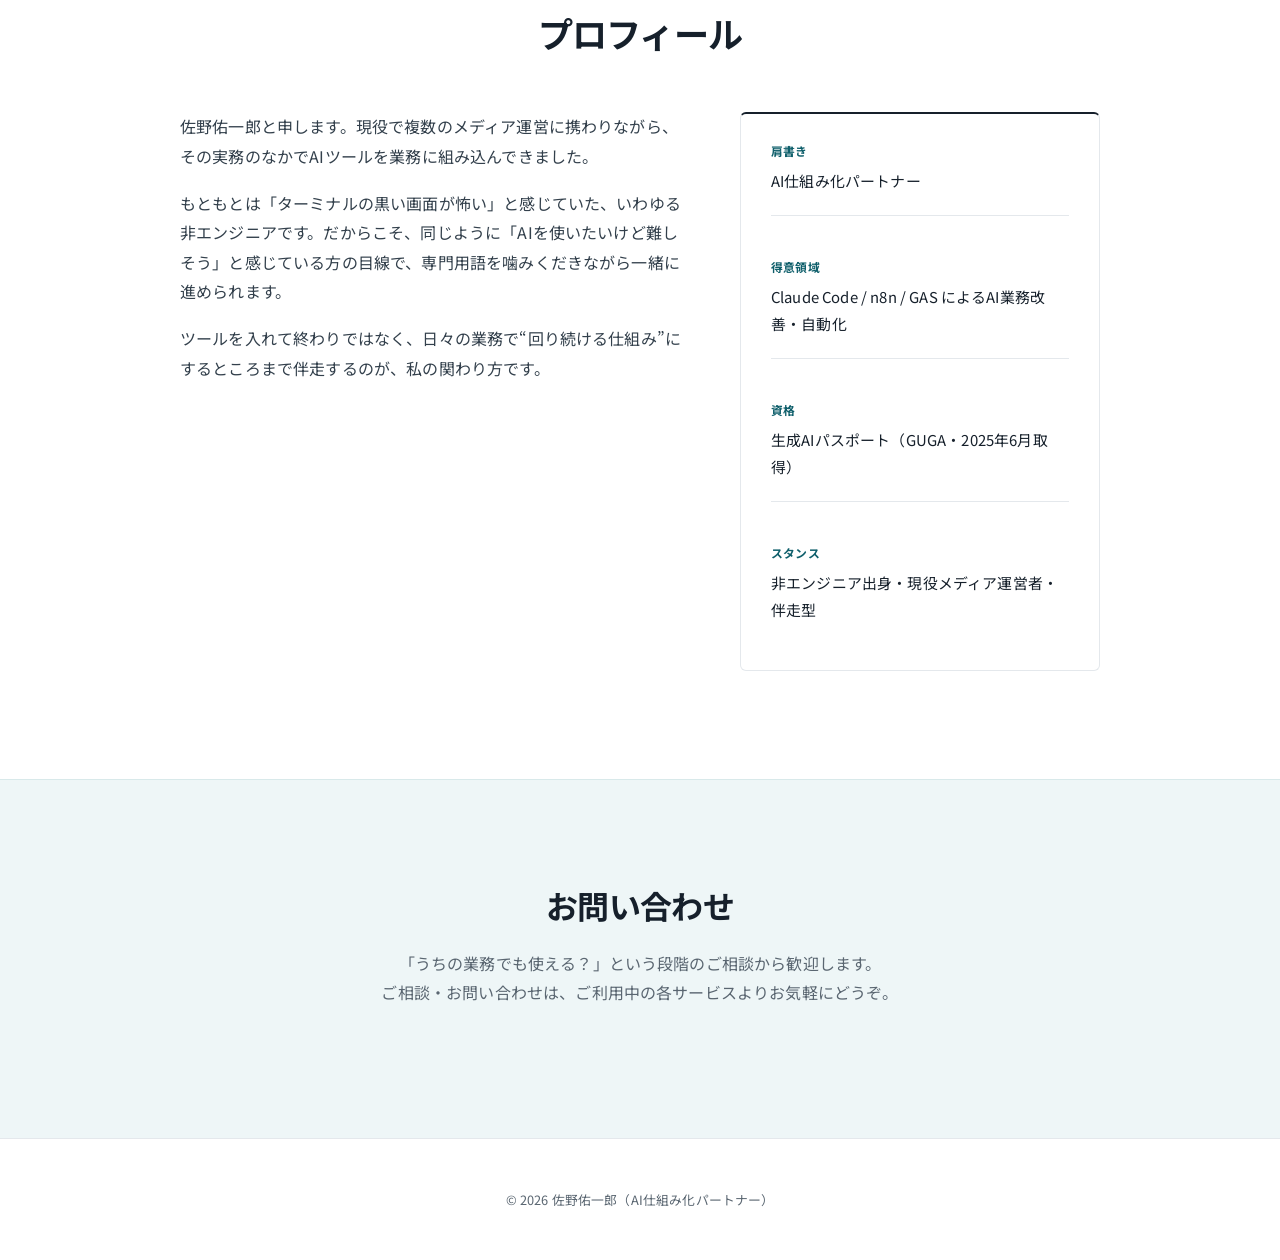
==== commit a94f2322: "サンプルを「成果物」化（ROIチェッカー / 運営実例） - AI業務効率化: 簡易シミュレーター → ROIチェッカーに格上げ   （業務タイプのプリセット・投資回収期間・年間ROI・before/" ====
--- a/index.html
+++ b/index.html
@@ -116,19 +116,19 @@
       <a class="work-card" href="samples/ai-automation/index.html">
         <div class="work-thumb"><span class="label">AI業務効率化</span></div>
         <div class="work-body">
-          <span class="tag">ケーススタディ＋ツール</span>
+          <span class="tag">ケーススタディ＋ROIツール</span>
           <h3>リサーチ業務の自動化</h3>
-          <p>週6時間の調査を30分に。before/after・フロー図に加え、削減シミュレーターを設置。</p>
+          <p>週6時間の調査を30分に。before/afterに加え、回収期間・ROIまで試算する<strong>ROIチェッカー</strong>を設置。</p>
           <span class="more">ケースを見る<span class="ar">→</span></span>
         </div>
       </a>
       <a class="work-card" href="samples/media-ops/index.html">
         <div class="work-thumb"><span class="label">メディア運営</span></div>
         <div class="work-body">
-          <span class="tag">設計メソッド＋シート</span>
-          <h3>コンテンツ運営の設計</h3>
-          <p>企画・台本・サムネ/タイトル設計・分析改善のフローと、実務で使う設計シート。</p>
-          <span class="more">メソッドを見る<span class="ar">→</span></span>
+          <span class="tag">運営実例（成果物）</span>
+          <h3>1本の動画を企画から改善まで</h3>
+          <p>架空動画1本で<strong>企画書・サムネ案・分析レポート</strong>を一気通貫で掲載。運営の“回せる力”を成果物で。</p>
+          <span class="more">実例を見る<span class="ar">→</span></span>
         </div>
       </a>
     </div>
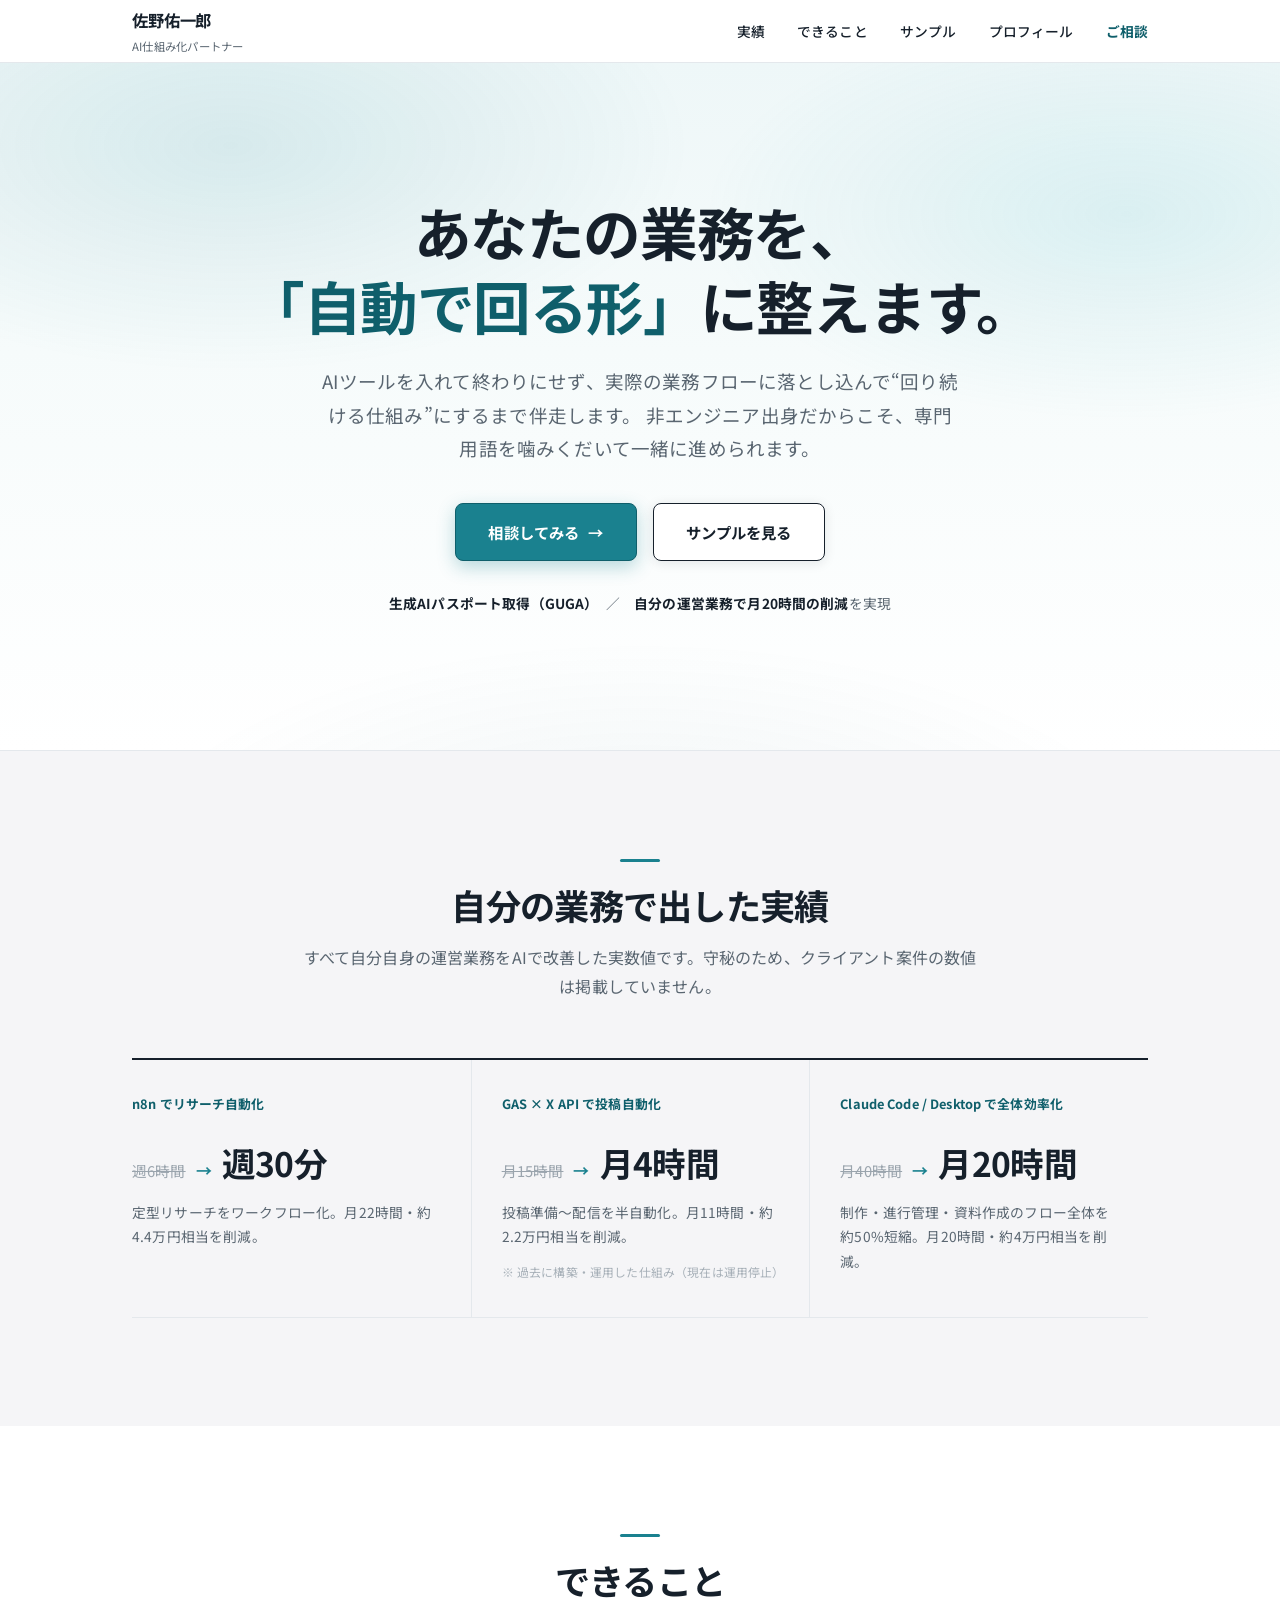
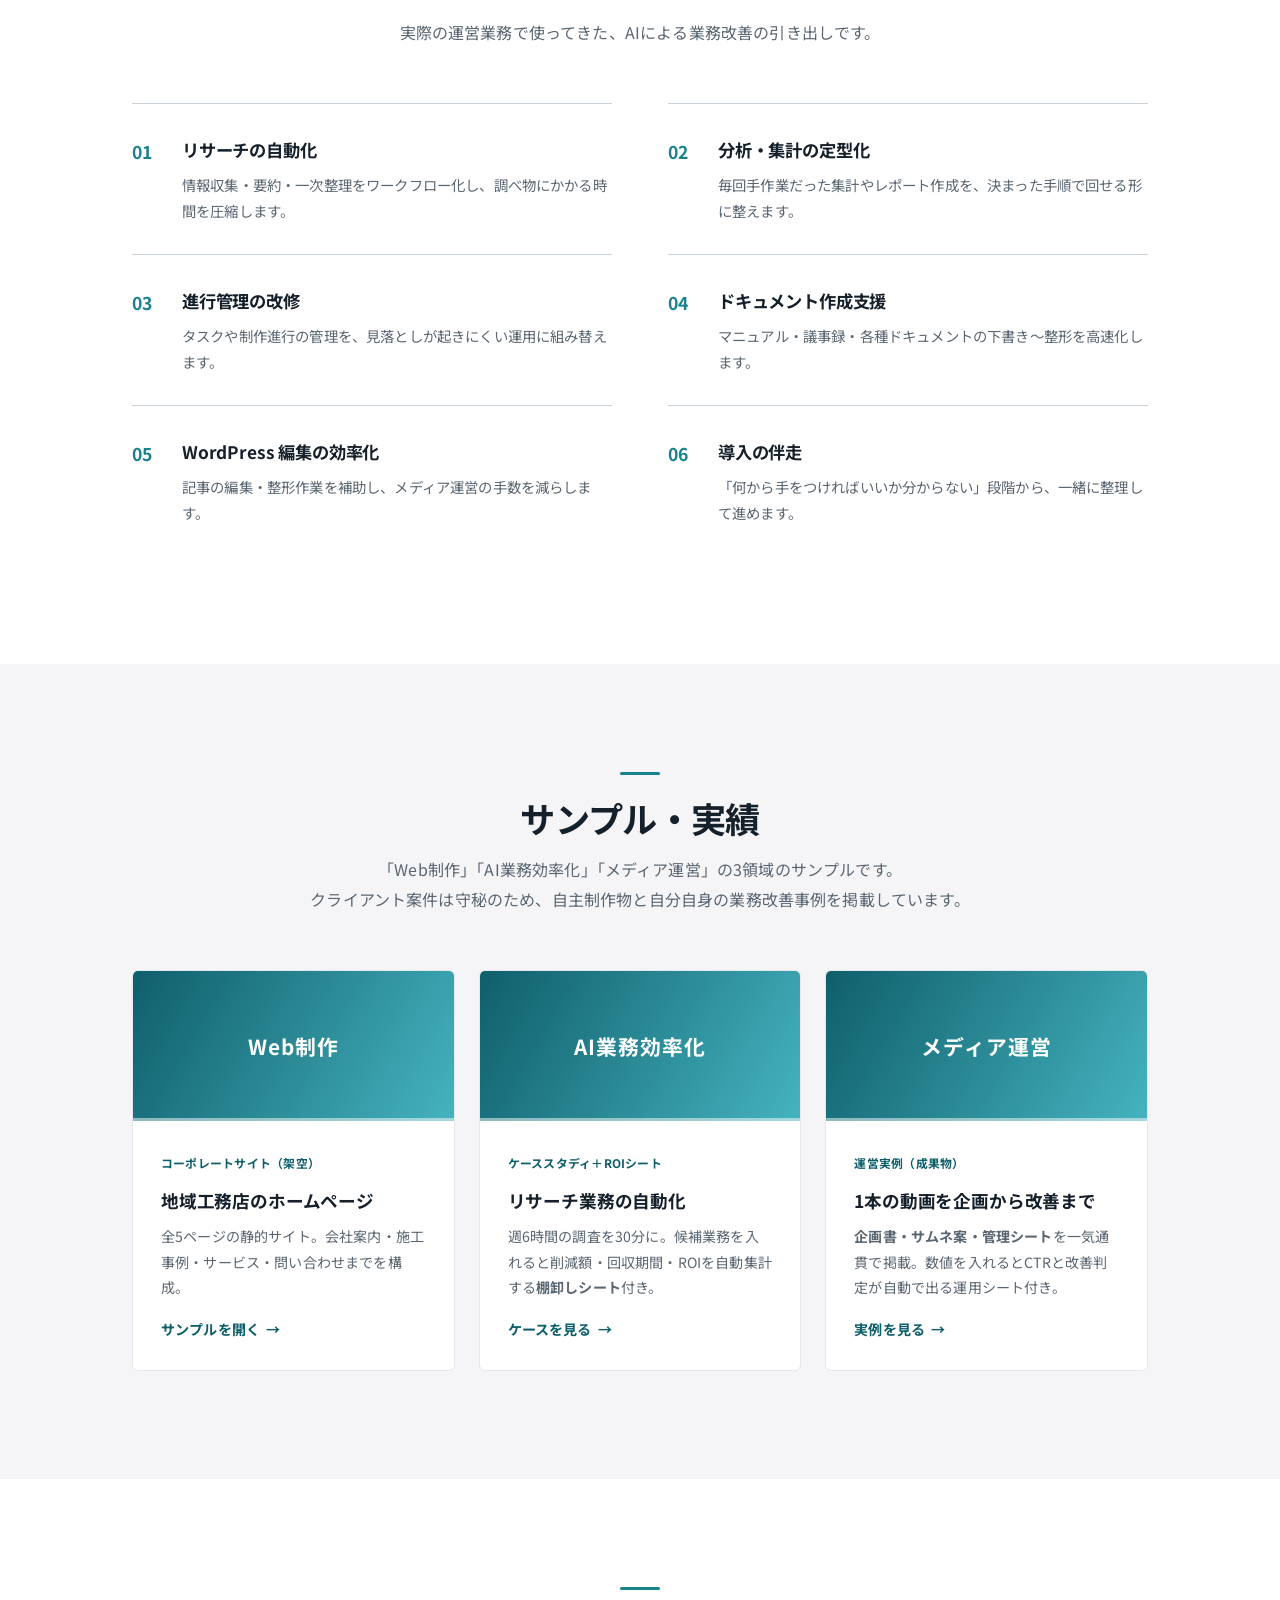
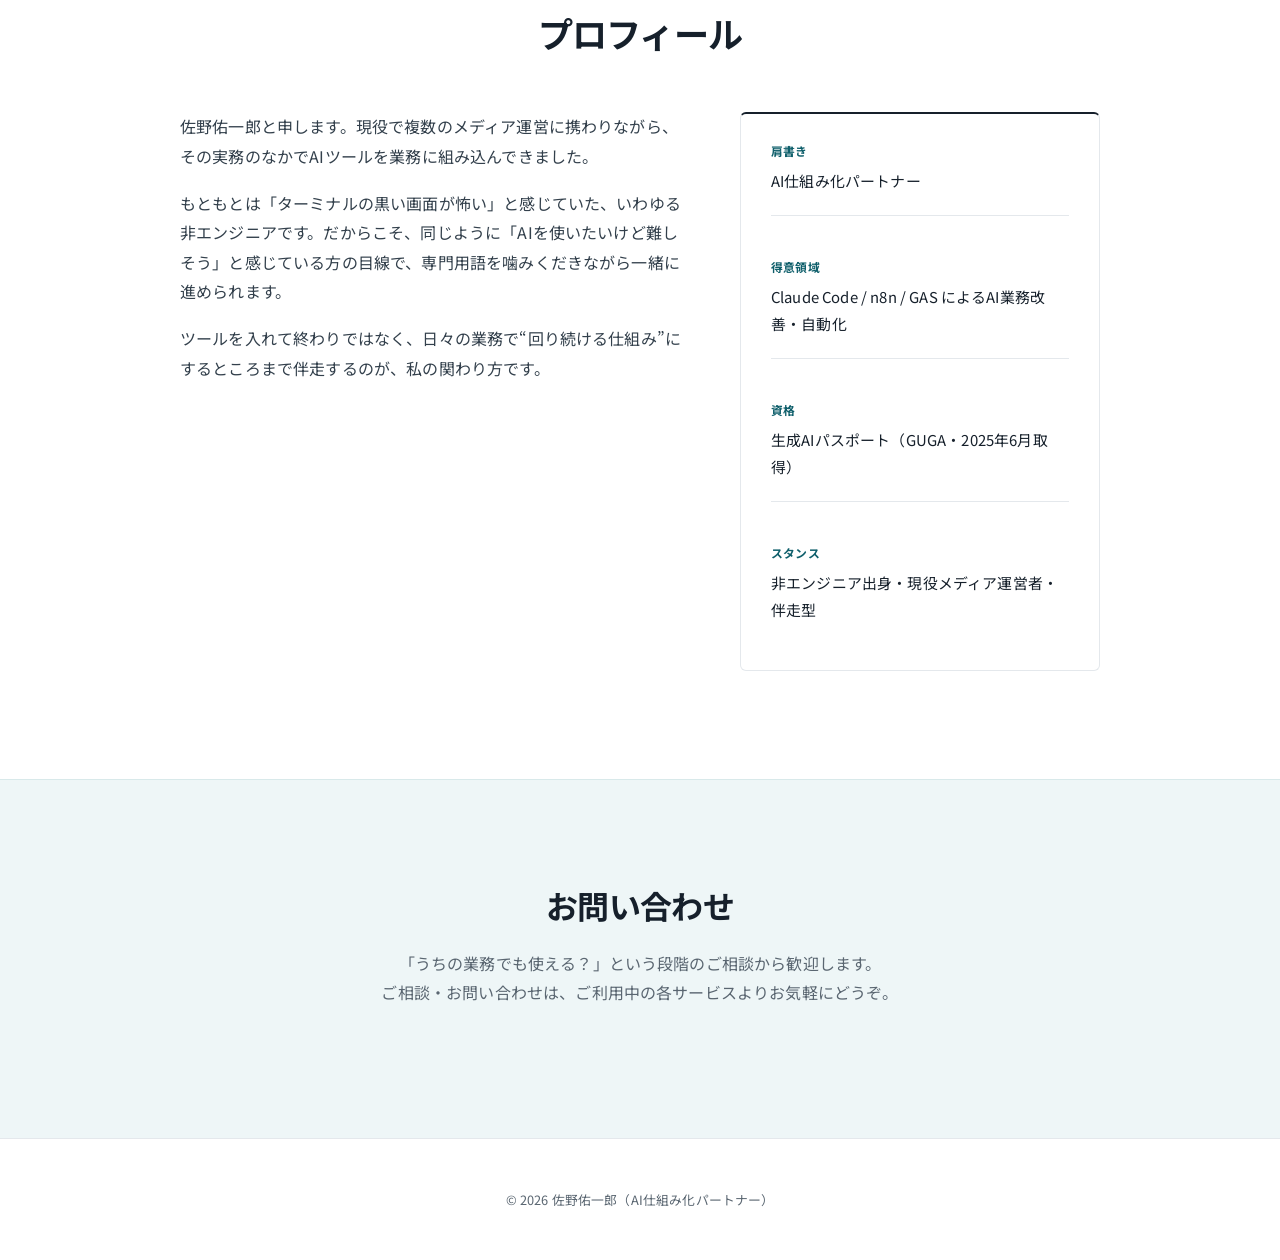
==== commit 7f067474: "サンプルを実働シート化（ROI棚卸し / 動画管理シート） - ROI: 削減率の手入力を廃止し before/after 時間から自動算出。   複数業務の棚卸しシート（行追加/削除）＋合計効果・回" ====
--- a/index.html
+++ b/index.html
@@ -116,9 +116,9 @@
       <a class="work-card" href="samples/ai-automation/index.html">
         <div class="work-thumb"><span class="label">AI業務効率化</span></div>
         <div class="work-body">
-          <span class="tag">ケーススタディ＋ROIツール</span>
+          <span class="tag">ケーススタディ＋ROIシート</span>
           <h3>リサーチ業務の自動化</h3>
-          <p>週6時間の調査を30分に。before/afterに加え、回収期間・ROIまで試算する<strong>ROIチェッカー</strong>を設置。</p>
+          <p>週6時間の調査を30分に。候補業務を入れると削減額・回収期間・ROIを自動集計する<strong>棚卸しシート</strong>付き。</p>
           <span class="more">ケースを見る<span class="ar">→</span></span>
         </div>
       </a>
@@ -127,7 +127,7 @@
         <div class="work-body">
           <span class="tag">運営実例（成果物）</span>
           <h3>1本の動画を企画から改善まで</h3>
-          <p>架空動画1本で<strong>企画書・サムネ案・分析レポート</strong>を一気通貫で掲載。運営の“回せる力”を成果物で。</p>
+          <p><strong>企画書・サムネ案・管理シート</strong>を一気通貫で掲載。数値を入れるとCTRと改善判定が自動で出る運用シート付き。</p>
           <span class="more">実例を見る<span class="ar">→</span></span>
         </div>
       </a>
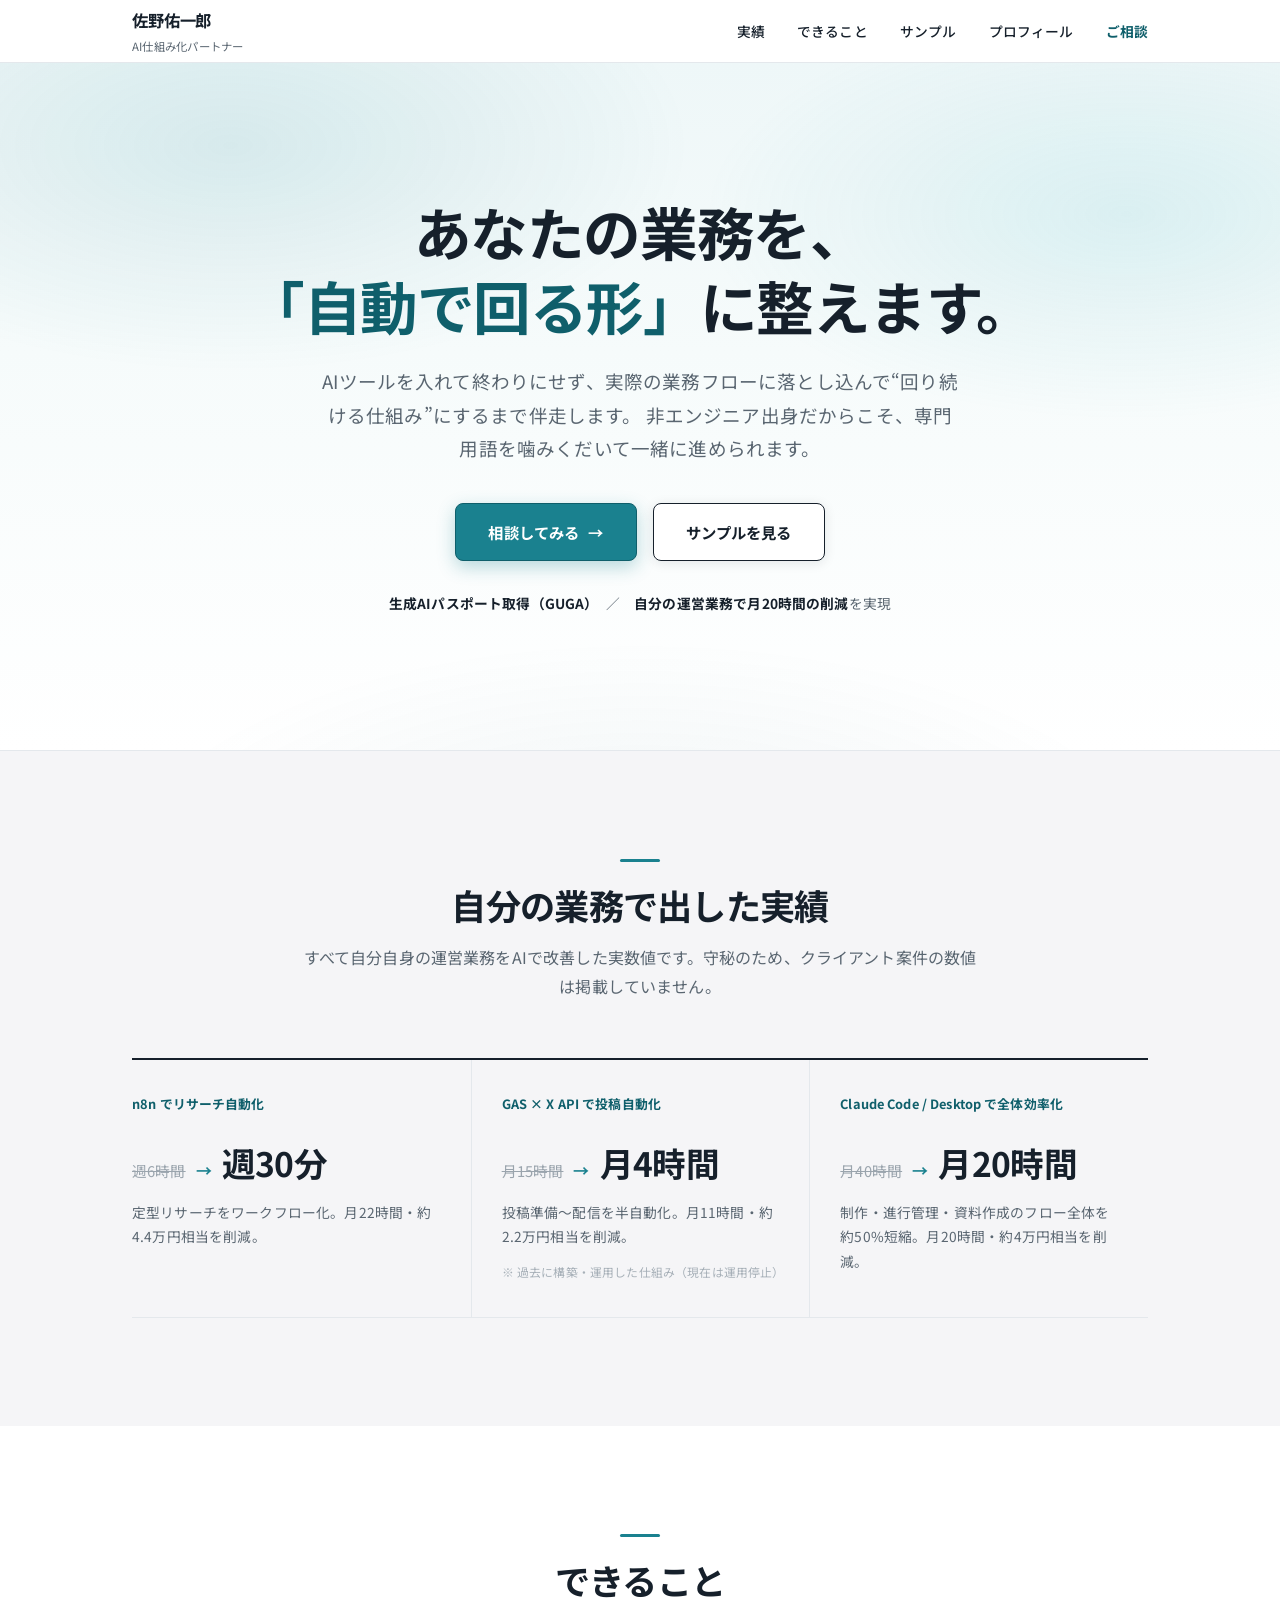
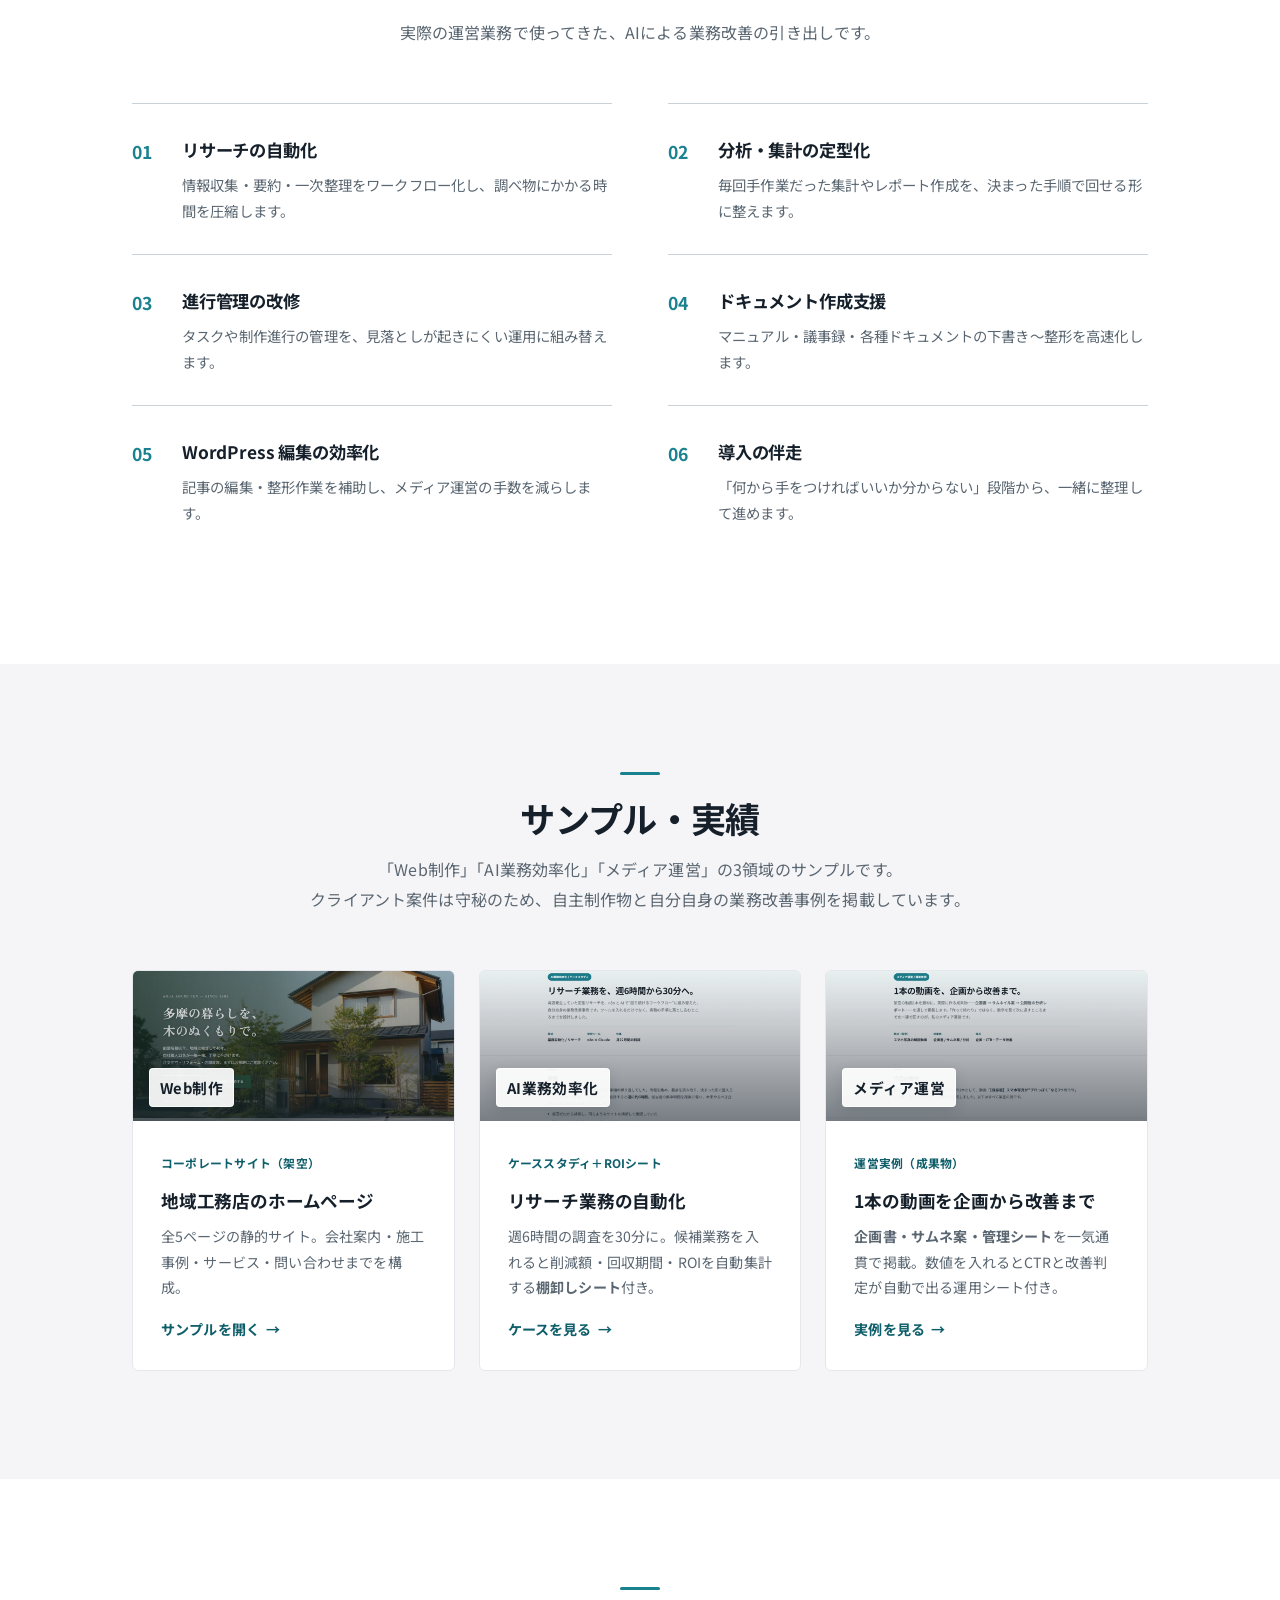
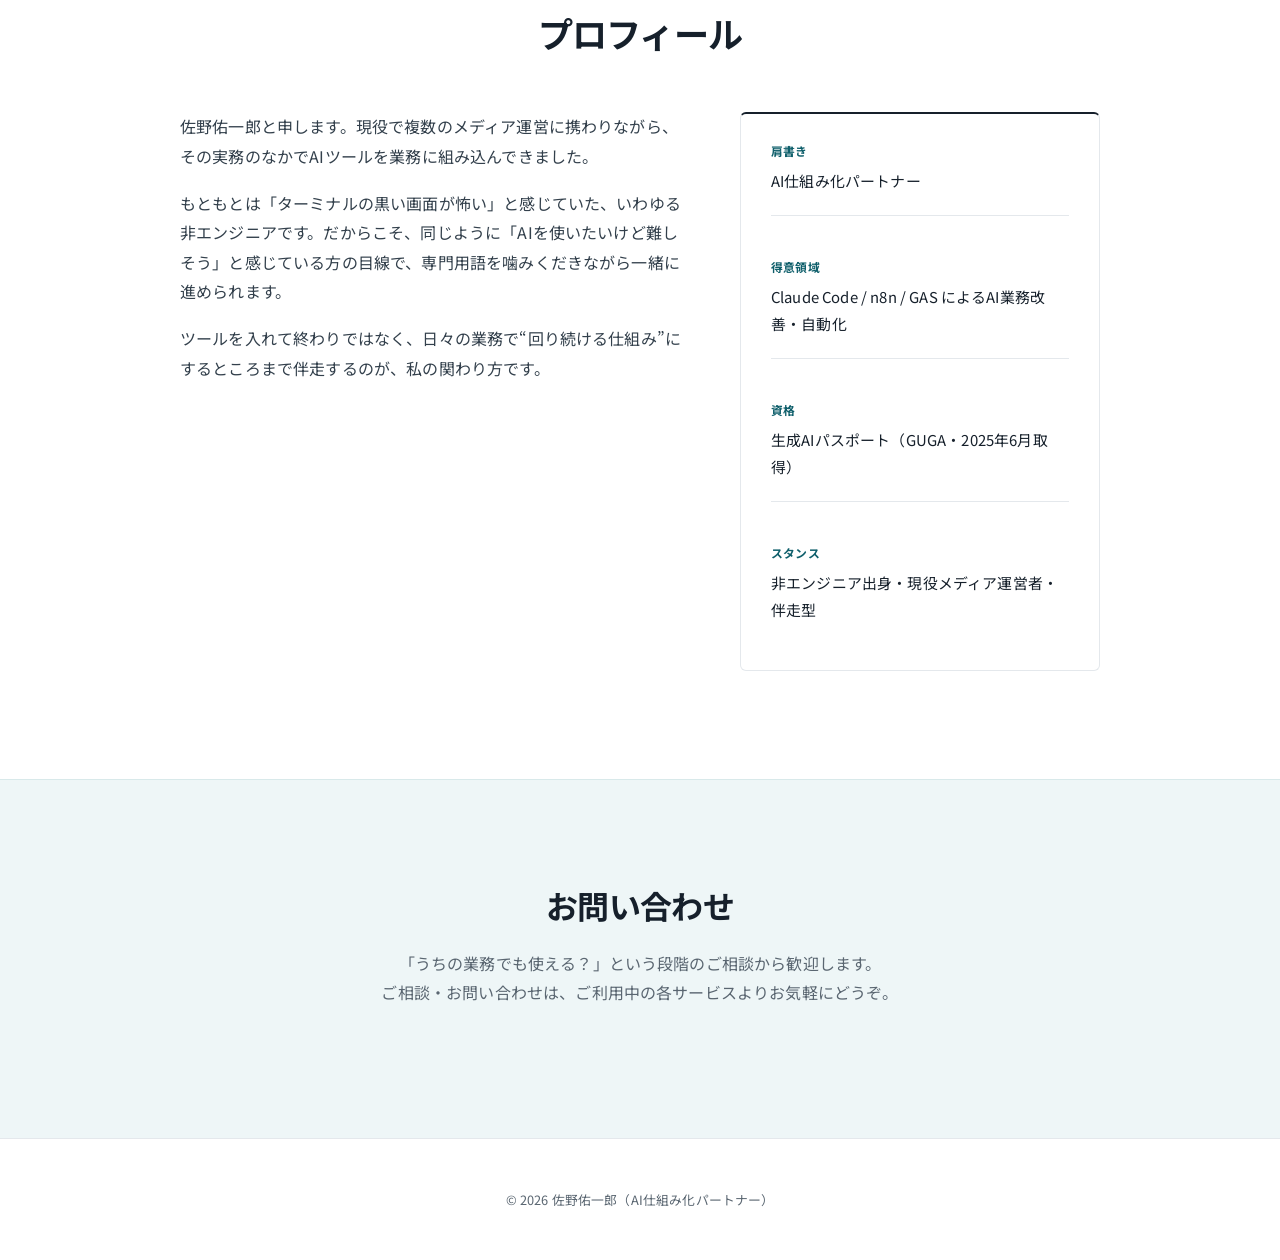
==== commit d7173ef5: "Add portfolio sample imagery" ====
--- a/index.html
+++ b/index.html
@@ -32,7 +32,7 @@
 <!-- ===================== ヒーロー ===================== -->
 <section class="hero">
   <div class="wrap">
-    <h1>あなたの業務を、<br><span class="hl">「自動で回る形」</span>に整えます。</h1>
+    <h1>あなたの業務を、<br><span class="hl">「自動で回る形」</span><br class="sp-br">に整えます。</h1>
     <p class="lead">
       AIツールを入れて終わりにせず、実際の業務フローに落とし込んで“回り続ける仕組み”にするまで伴走します。
       非エンジニア出身だからこそ、専門用語を噛みくだいて一緒に進められます。
@@ -105,7 +105,10 @@
     </div>
     <div class="works cols-3">
       <a class="work-card" href="samples/aoba-koumuten/index.html">
-        <div class="work-thumb"><span class="label">Web制作</span></div>
+        <div class="work-thumb image">
+          <img src="assets/img/portfolio/sample-aoba.webp" alt="地域工務店サンプルサイトの画面キャプチャ" loading="lazy">
+          <span class="label">Web制作</span>
+        </div>
         <div class="work-body">
           <span class="tag">コーポレートサイト（架空）</span>
           <h3>地域工務店のホームページ</h3>
@@ -114,7 +117,10 @@
         </div>
       </a>
       <a class="work-card" href="samples/ai-automation/index.html">
-        <div class="work-thumb"><span class="label">AI業務効率化</span></div>
+        <div class="work-thumb image">
+          <img src="assets/img/portfolio/sample-ai-automation.webp" alt="AI業務効率化ケーススタディの画面キャプチャ" loading="lazy">
+          <span class="label">AI業務効率化</span>
+        </div>
         <div class="work-body">
           <span class="tag">ケーススタディ＋ROIシート</span>
           <h3>リサーチ業務の自動化</h3>
@@ -123,7 +129,10 @@
         </div>
       </a>
       <a class="work-card" href="samples/media-ops/index.html">
-        <div class="work-thumb"><span class="label">メディア運営</span></div>
+        <div class="work-thumb image">
+          <img src="assets/img/portfolio/sample-media-ops.webp" alt="メディア運営サンプルの画面キャプチャ" loading="lazy">
+          <span class="label">メディア運営</span>
+        </div>
         <div class="work-body">
           <span class="tag">運営実例（成果物）</span>
           <h3>1本の動画を企画から改善まで</h3>
--- a/css/style.css
+++ b/css/style.css
@@ -28,10 +28,12 @@
   font-size: 16px;
   letter-spacing: .01em;
   -webkit-font-smoothing: antialiased;
+  overflow-x: hidden;
 }
 a { color: var(--accent-d); text-decoration: none; }
 a:hover { color: var(--accent); }
 .wrap { max-width: var(--maxw); margin: 0 auto; padding: 0 32px; }
+.sp-br { display:none; }
 
 /* ---------- ヘッダー ---------- */
 .site-header {
@@ -47,7 +49,6 @@
 .nav a:hover { color:var(--accent); }
 .nav .nav-cta { color:var(--accent-d); font-weight:700; }
 @media (max-width: 720px){ .nav { display:none; } }
-
 /* ---------- ヒーロー（中央寄せ・大きく・余白広め） ---------- */
 .hero {
   padding: 132px 0 120px; text-align:center;
@@ -135,8 +136,21 @@
   background:linear-gradient(120deg, var(--accent-d), #45b3bf);
   display:flex; align-items:center; justify-content:center; color:#fff;
 }
+.work-thumb.image { display:block; background:#dfe7eb; overflow:hidden; }
+.work-thumb.image img { width:100%; height:100%; object-fit:cover; display:block; transform:scale(1.01); transition:transform .25s ease; }
+.work-thumb.image::before {
+  content:""; position:absolute; inset:0; z-index:1;
+  background:linear-gradient(180deg, rgba(22,32,43,.04) 0%, rgba(22,32,43,.58) 100%);
+}
 .work-thumb::after{ content:""; position:absolute; left:0; bottom:0; width:100%; height:3px; background:rgba(255,255,255,.5); }
-.work-thumb .label { font-size:1.3rem; font-weight:700; letter-spacing:.05em; }
+.work-thumb .label {
+  position:absolute; left:16px; bottom:14px; z-index:2;
+  font-size:.92rem; font-weight:700; letter-spacing:.03em;
+  background:rgba(255,255,255,.92); color:var(--ink);
+  border:1px solid rgba(255,255,255,.72); border-radius:4px;
+  padding:5px 10px; box-shadow:0 4px 14px rgba(22,32,43,.14);
+}
+.work-card:hover .work-thumb.image img { transform:scale(1.045); }
 .work-body { padding:26px 28px; }
 .work-body .tag { font-size:.74rem; font-weight:700; color:var(--accent-d); letter-spacing:.02em; }
 .work-body h3 { font-size:1.1rem; margin:8px 0 7px; font-weight:700; letter-spacing:-.01em; }
@@ -167,3 +181,13 @@
 /* ---------- フッター ---------- */
 .site-footer { border-top:1px solid var(--line); padding:36px 0; color:var(--gray); font-size:.8rem; text-align:center; }
 .site-footer a { color:var(--gray); margin:0 10px; }
+
+@media (max-width: 600px){
+  .wrap { padding: 0 24px; }
+  .hero { padding: 108px 0 96px; }
+  .hero h1 { font-size: 2rem; line-height: 1.36; }
+  .hero .lead { font-size: 1rem; }
+  .hero .cta { flex-direction: column; align-items: stretch; }
+  .btn { width: 100%; justify-content: center; padding: 13px 22px; }
+  .sp-br { display:block; }
+}
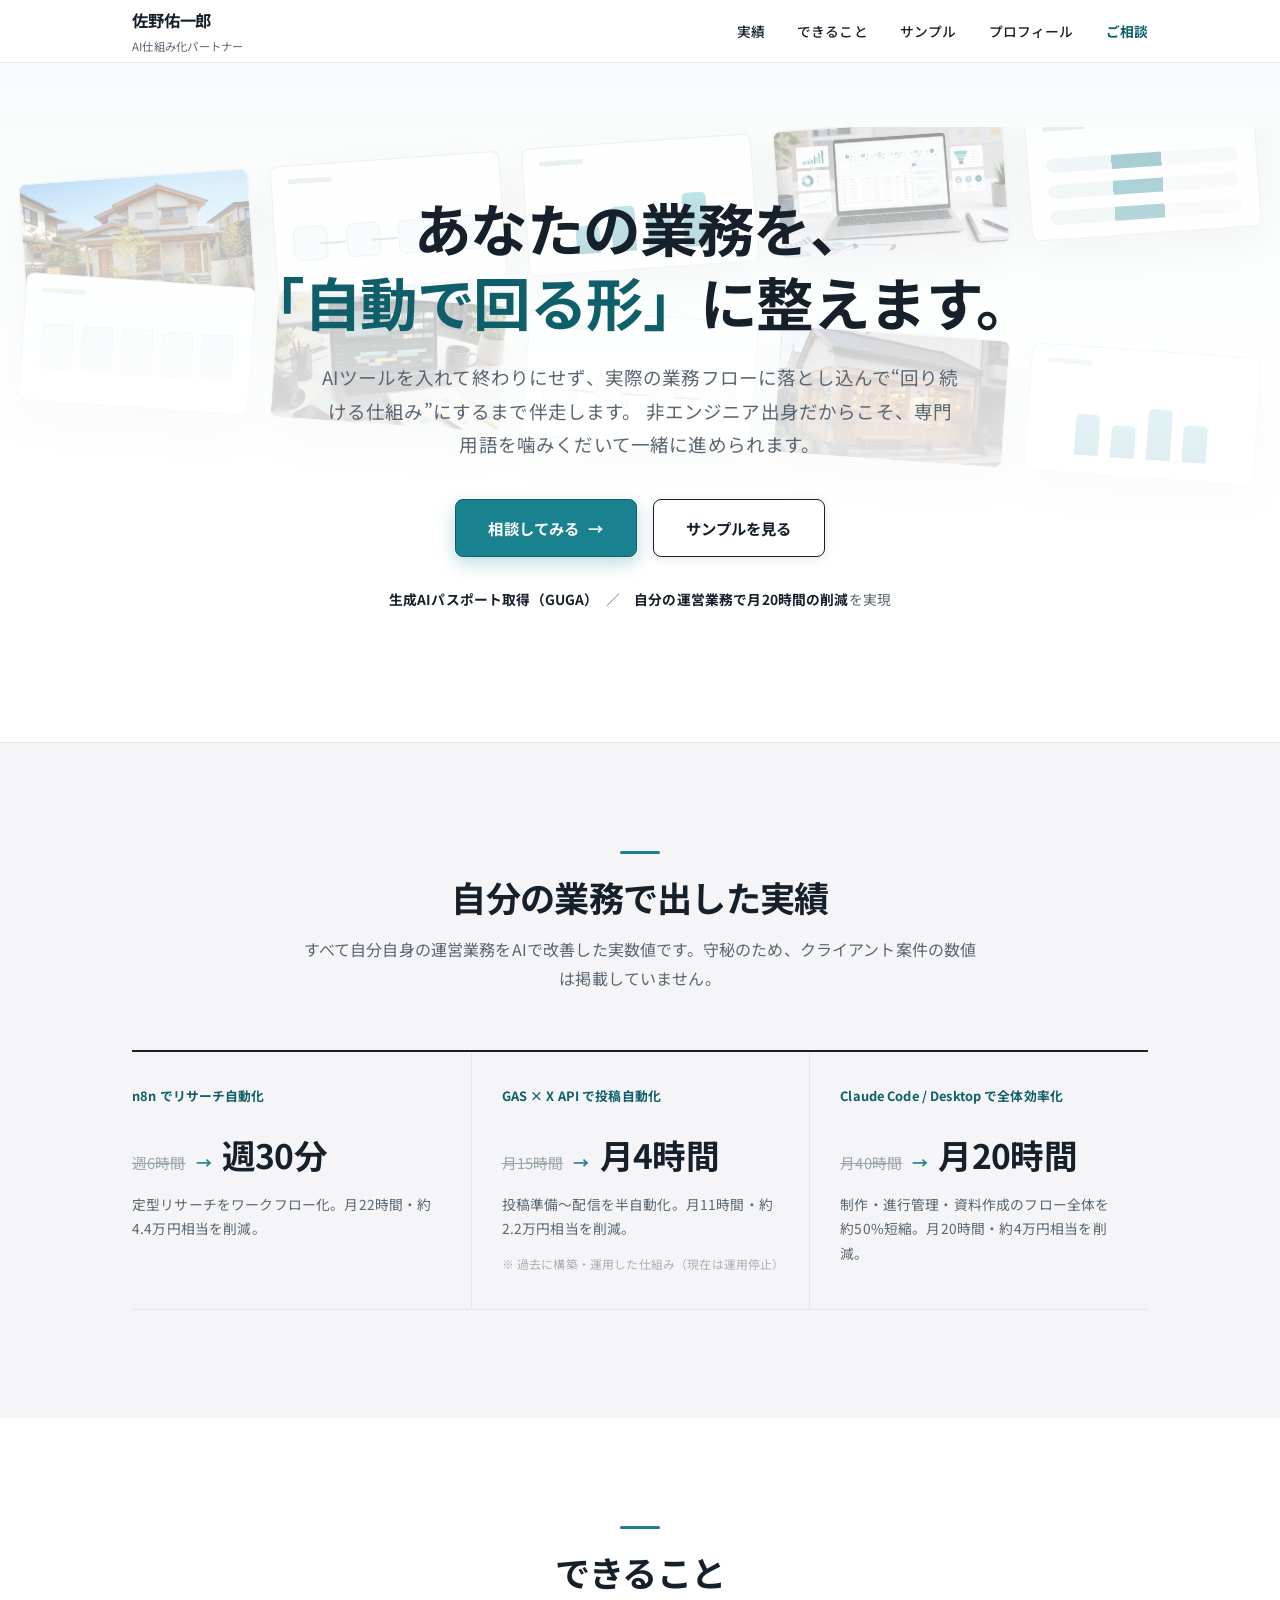
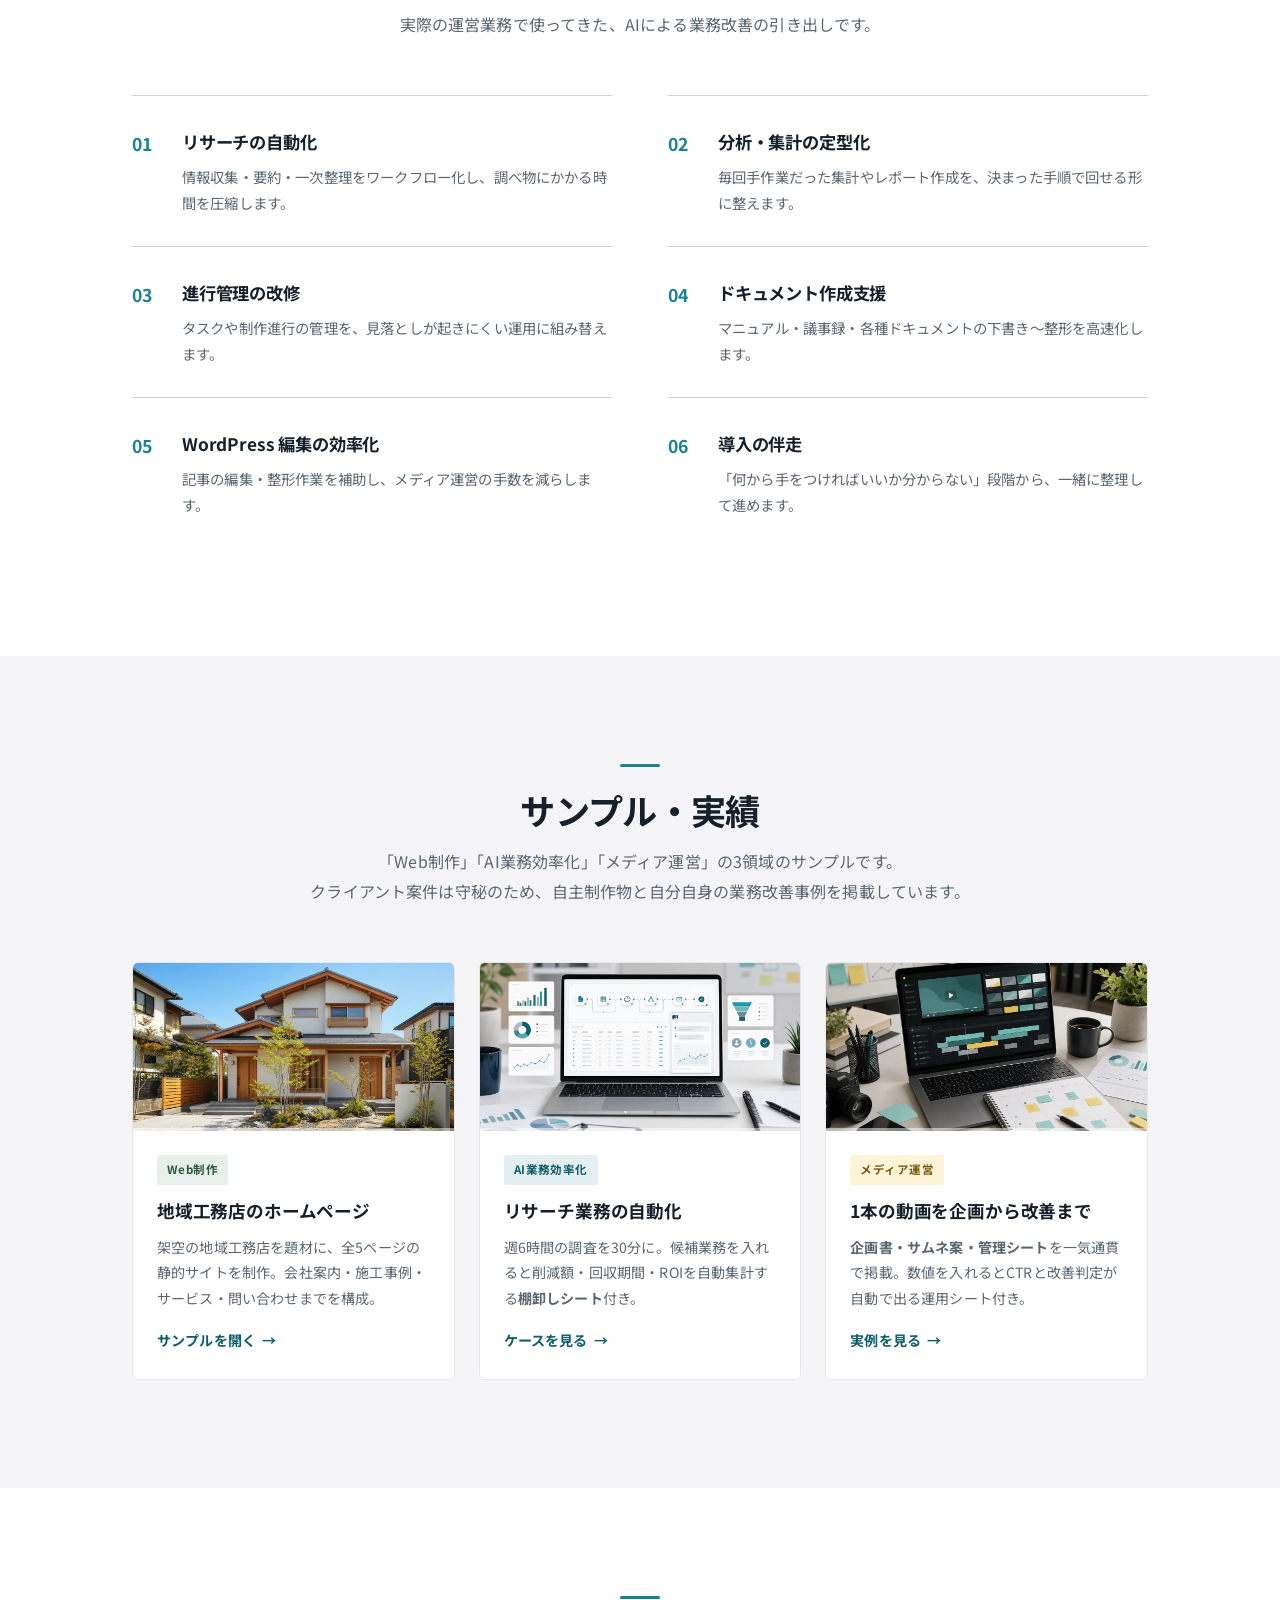
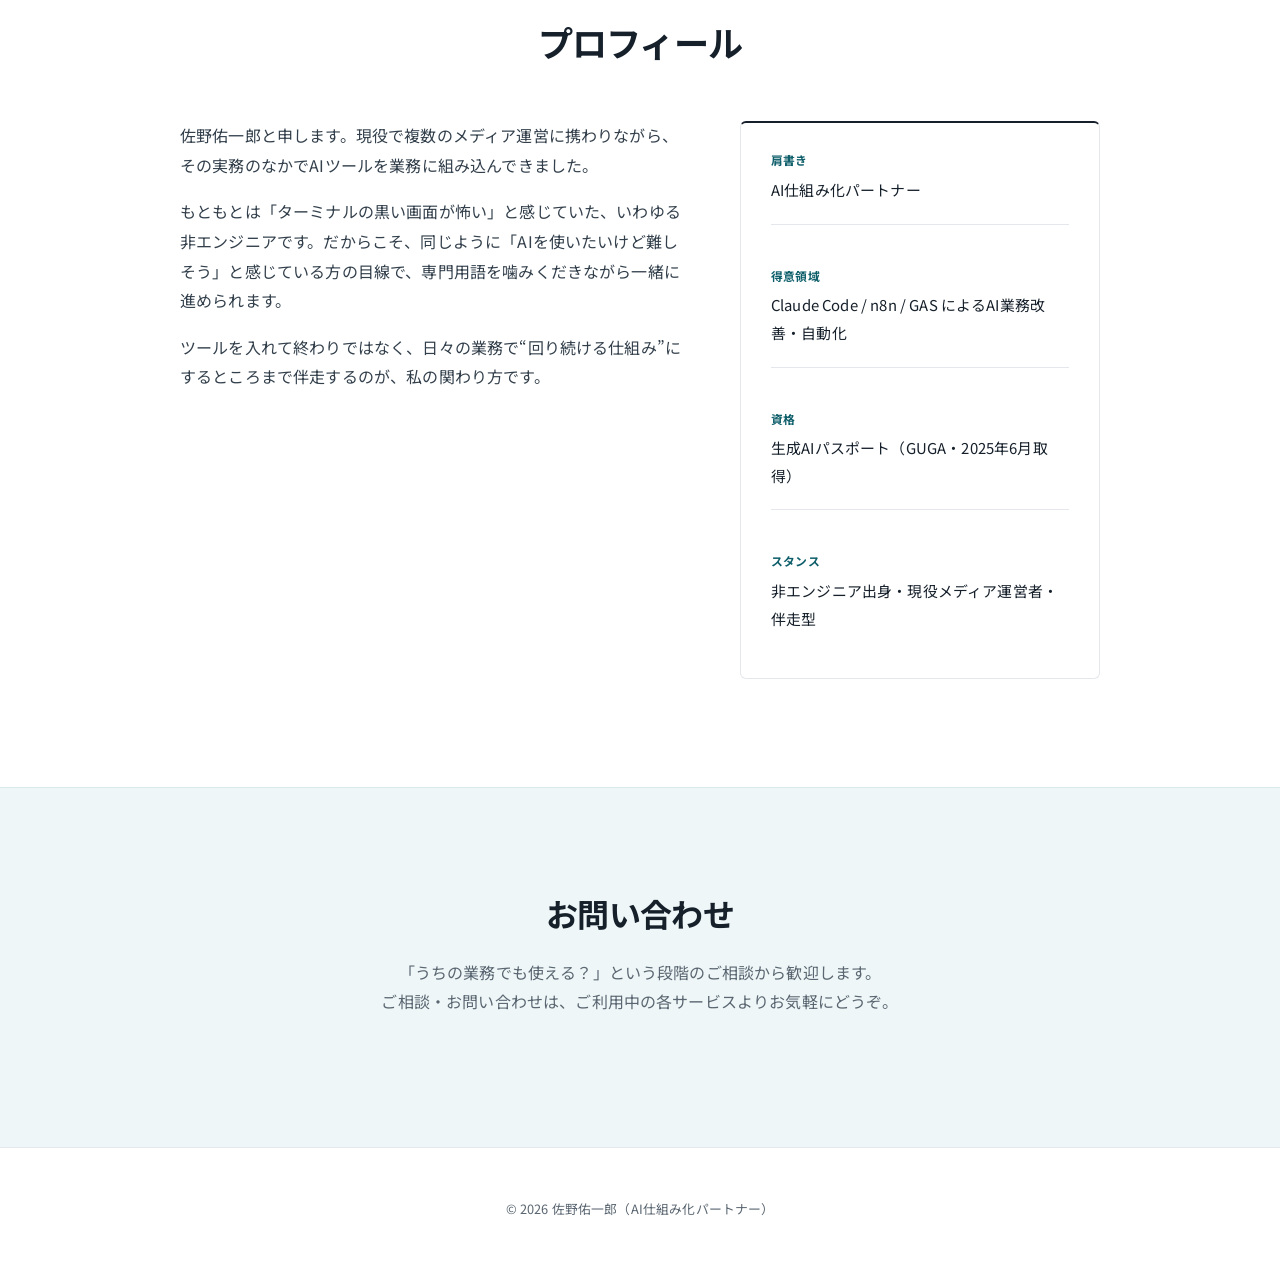
==== commit 6a0d3f8e: "Refine portfolio hero motion and cards" ====
--- a/index.html
+++ b/index.html
@@ -31,6 +31,34 @@
 
 <!-- ===================== ヒーロー ===================== -->
 <section class="hero">
+  <div class="hero-motion" aria-hidden="true">
+    <div class="motion-track track-a">
+      <div class="motion-card photo"><img src="assets/img/aoba-koumuten/work-house.webp" alt=""></div>
+      <div class="motion-card ui flow">
+        <span></span><span></span><span></span><span></span>
+      </div>
+      <div class="motion-card ui bars">
+        <span style="height:42%"></span><span style="height:68%"></span><span style="height:54%"></span><span style="height:82%"></span>
+      </div>
+      <div class="motion-card photo"><img src="assets/img/portfolio/sample-ai-automation-card.webp" alt=""></div>
+      <div class="motion-card ui timeline">
+        <span></span><span></span><span></span>
+      </div>
+    </div>
+    <div class="motion-track track-b">
+      <div class="motion-card ui sheet">
+        <span></span><span></span><span></span><span></span><span></span>
+      </div>
+      <div class="motion-card photo"><img src="assets/img/portfolio/sample-media-ops-card.webp" alt=""></div>
+      <div class="motion-card ui flow alt-flow">
+        <span></span><span></span><span></span><span></span>
+      </div>
+      <div class="motion-card photo"><img src="assets/img/aoba-koumuten/work-cafe.webp" alt=""></div>
+      <div class="motion-card ui bars">
+        <span style="height:62%"></span><span style="height:48%"></span><span style="height:78%"></span><span style="height:56%"></span>
+      </div>
+    </div>
+  </div>
   <div class="wrap">
     <h1>あなたの業務を、<br><span class="hl">「自動で回る形」</span><br class="sp-br">に整えます。</h1>
     <p class="lead">
@@ -106,23 +134,21 @@
     <div class="works cols-3">
       <a class="work-card" href="samples/aoba-koumuten/index.html">
         <div class="work-thumb image">
-          <img src="assets/img/portfolio/sample-aoba.webp" alt="地域工務店サンプルサイトの画面キャプチャ" loading="lazy">
-          <span class="label">Web制作</span>
+          <img src="assets/img/aoba-koumuten/work-house.webp" alt="地域工務店サンプルサイトの住宅外観イメージ" loading="lazy">
         </div>
         <div class="work-body">
-          <span class="tag">コーポレートサイト（架空）</span>
+          <span class="work-tag tag-web">Web制作</span>
           <h3>地域工務店のホームページ</h3>
-          <p>全5ページの静的サイト。会社案内・施工事例・サービス・問い合わせまでを構成。</p>
+          <p>架空の地域工務店を題材に、全5ページの静的サイトを制作。会社案内・施工事例・サービス・問い合わせまでを構成。</p>
           <span class="more">サンプルを開く<span class="ar">→</span></span>
         </div>
       </a>
       <a class="work-card" href="samples/ai-automation/index.html">
         <div class="work-thumb image">
-          <img src="assets/img/portfolio/sample-ai-automation.webp" alt="AI業務効率化ケーススタディの画面キャプチャ" loading="lazy">
-          <span class="label">AI業務効率化</span>
+          <img src="assets/img/portfolio/sample-ai-automation-card.webp" alt="AI業務効率化のワークフロー画面イメージ" loading="lazy">
         </div>
         <div class="work-body">
-          <span class="tag">ケーススタディ＋ROIシート</span>
+          <span class="work-tag tag-automation">AI業務効率化</span>
           <h3>リサーチ業務の自動化</h3>
           <p>週6時間の調査を30分に。候補業務を入れると削減額・回収期間・ROIを自動集計する<strong>棚卸しシート</strong>付き。</p>
           <span class="more">ケースを見る<span class="ar">→</span></span>
@@ -130,11 +156,10 @@
       </a>
       <a class="work-card" href="samples/media-ops/index.html">
         <div class="work-thumb image">
-          <img src="assets/img/portfolio/sample-media-ops.webp" alt="メディア運営サンプルの画面キャプチャ" loading="lazy">
-          <span class="label">メディア運営</span>
+          <img src="assets/img/portfolio/sample-media-ops-card.webp" alt="メディア運営の編集・分析ワークスペースイメージ" loading="lazy">
         </div>
         <div class="work-body">
-          <span class="tag">運営実例（成果物）</span>
+          <span class="work-tag tag-media">メディア運営</span>
           <h3>1本の動画を企画から改善まで</h3>
           <p><strong>企画書・サムネ案・管理シート</strong>を一気通貫で掲載。数値を入れるとCTRと改善判定が自動で出る運用シート付き。</p>
           <span class="more">実例を見る<span class="ar">→</span></span>
--- a/css/style.css
+++ b/css/style.css
@@ -18,7 +18,7 @@
 }
 
 * { box-sizing: border-box; }
-html { scroll-behavior: smooth; }
+html { scroll-behavior: smooth; overflow-x:hidden; }
 body {
   margin: 0;
   font-family: "Noto Sans JP", -apple-system, BlinkMacSystemFont, "Segoe UI", sans-serif;
@@ -30,6 +30,7 @@
   -webkit-font-smoothing: antialiased;
   overflow-x: hidden;
 }
+h1, h2, h3, p, dd, dt, li, .tool, .desc, .trust { overflow-wrap:anywhere; }
 a { color: var(--accent-d); text-decoration: none; }
 a:hover { color: var(--accent); }
 .wrap { max-width: var(--maxw); margin: 0 auto; padding: 0 32px; }
@@ -51,25 +52,66 @@
 @media (max-width: 720px){ .nav { display:none; } }
 /* ---------- ヒーロー（中央寄せ・大きく・余白広め） ---------- */
 .hero {
-  padding: 132px 0 120px; text-align:center;
+  padding: 128px 0 116px; text-align:center;
   position: relative; overflow: hidden;
   background:
-    radial-gradient(60% 55% at 18% 12%, rgba(26,129,143,.12), transparent 60%),
-    radial-gradient(55% 50% at 88% 22%, rgba(69,179,191,.14), transparent 60%),
-    radial-gradient(70% 60% at 50% 120%, rgba(15,95,107,.08), transparent 60%),
+    linear-gradient(180deg, rgba(246,251,251,.9) 0%, rgba(255,255,255,.92) 72%, #fff 100%),
     linear-gradient(180deg, #eef7f8 0%, #f6fbfb 42%, #ffffff 100%);
   border-bottom: 1px solid var(--line);
 }
-.hero > .wrap { position: relative; z-index: 1; }
+.hero::after {
+  content:""; position:absolute; inset:0; z-index:0; pointer-events:none;
+  background:linear-gradient(180deg, rgba(255,255,255,.34) 0%, rgba(255,255,255,.76) 45%, rgba(255,255,255,.96) 100%);
+}
+.hero > .wrap { position: relative; z-index: 2; }
 .hero h1 {
   font-size: clamp(2.3rem, 6vw, 3.6rem); line-height:1.28; font-weight:700;
   margin:0 0 22px; letter-spacing:-.025em;
+  overflow-wrap:anywhere;
 }
 .hero h1 .hl { color: var(--accent-d); }
-.hero .lead { font-size:1.16rem; color:var(--gray); max-width:640px; margin:0 auto 38px; line-height:1.8; }
+.hero .lead { font-size:1.16rem; color:var(--gray); max-width:640px; margin:0 auto 38px; line-height:1.8; overflow-wrap:anywhere; }
 .hero .cta { display:flex; gap:16px; flex-wrap:wrap; align-items:center; justify-content:center; }
-.hero .trust { margin-top:30px; font-size:.86rem; color:var(--gray); }
+.hero .trust { margin-top:30px; font-size:.86rem; color:var(--gray); overflow-wrap:anywhere; }
 .hero .trust b { color:var(--ink); font-weight:700; }
+.hero-motion { position:absolute; inset:64px 0 auto; height:390px; z-index:0; opacity:.72; pointer-events:none; overflow:hidden; }
+.motion-track {
+  position:absolute; left:50%; display:flex; gap:22px; width:max-content;
+  transform:translateX(-50%) rotate(-4deg);
+  animation: hero-drift-a 34s linear infinite;
+}
+.track-a { top:14px; }
+.track-b { top:188px; transform:translateX(-50%) rotate(4deg); animation-name:hero-drift-b; animation-duration:38s; }
+.motion-card {
+  width:230px; height:128px; border-radius:8px; overflow:hidden; background:#fff;
+  border:1px solid rgba(201,210,217,.82); box-shadow:0 18px 45px rgba(22,32,43,.13);
+}
+.motion-card.photo img { width:100%; height:100%; object-fit:cover; display:block; }
+.motion-card.ui { position:relative; padding:18px; }
+.motion-card.ui::before { content:""; position:absolute; top:13px; left:16px; width:44px; height:5px; border-radius:4px; background:#cbd7dd; }
+.motion-card.flow { display:flex; align-items:center; justify-content:space-between; gap:10px; padding-top:48px; }
+.motion-card.flow span {
+  width:34px; height:34px; border-radius:7px; background:#eef6f7; border:1px solid #c6dde1; position:relative;
+}
+.motion-card.flow span + span::before {
+  content:""; position:absolute; left:-28px; top:16px; width:26px; height:2px; background:#99bac0;
+}
+.motion-card.alt-flow span { background:#f5f5f7; border-color:#d8dee4; }
+.motion-card.bars { display:flex; align-items:flex-end; justify-content:center; gap:12px; padding-top:42px; }
+.motion-card.bars span { width:24px; border-radius:5px 5px 0 0; background:linear-gradient(180deg,#45b3bf,#1a818f); }
+.motion-card.timeline { display:grid; grid-template-columns:1fr; gap:12px; padding-top:46px; }
+.motion-card.timeline span { height:14px; border-radius:7px; background:linear-gradient(90deg,#dbe8eb 0 34%,#1a818f 34% 60%,#eef2f4 60%); }
+.motion-card.sheet { display:grid; grid-template-columns:repeat(5,1fr); gap:8px; padding-top:48px; }
+.motion-card.sheet span { height:46px; border-radius:4px; background:#eef2f4; border:1px solid #dce4e8; }
+.motion-card.sheet span:nth-child(2), .motion-card.sheet span:nth-child(5) { background:#e3eff0; }
+@keyframes hero-drift-a {
+  from { margin-left:0; }
+  to { margin-left:-252px; }
+}
+@keyframes hero-drift-b {
+  from { margin-left:-252px; }
+  to { margin-left:0; }
+}
 
 /* ---------- ボタン（影 + 枠 + コントラスト） ---------- */
 .btn {
@@ -125,7 +167,7 @@
 .works.cols-3 { grid-template-columns: repeat(3,1fr); gap:24px; }
 @media (max-width: 880px){ .works.cols-3 { grid-template-columns: repeat(2,1fr); } }
 @media (max-width: 640px){ .works, .works.cols-3 { grid-template-columns:1fr; } }
-.works.cols-3 .work-thumb { height:150px; }
+.works.cols-3 .work-thumb { height:168px; }
 .work-card {
   display:block; background:#fff; border:1px solid var(--line); border-radius:var(--radius);
   overflow:hidden; transition:.2s; color:inherit;
@@ -138,22 +180,17 @@
 }
 .work-thumb.image { display:block; background:#dfe7eb; overflow:hidden; }
 .work-thumb.image img { width:100%; height:100%; object-fit:cover; display:block; transform:scale(1.01); transition:transform .25s ease; }
-.work-thumb.image::before {
-  content:""; position:absolute; inset:0; z-index:1;
-  background:linear-gradient(180deg, rgba(22,32,43,.04) 0%, rgba(22,32,43,.58) 100%);
-}
 .work-thumb::after{ content:""; position:absolute; left:0; bottom:0; width:100%; height:3px; background:rgba(255,255,255,.5); }
-.work-thumb .label {
-  position:absolute; left:16px; bottom:14px; z-index:2;
-  font-size:.92rem; font-weight:700; letter-spacing:.03em;
-  background:rgba(255,255,255,.92); color:var(--ink);
-  border:1px solid rgba(255,255,255,.72); border-radius:4px;
-  padding:5px 10px; box-shadow:0 4px 14px rgba(22,32,43,.14);
-}
 .work-card:hover .work-thumb.image img { transform:scale(1.045); }
-.work-body { padding:26px 28px; }
-.work-body .tag { font-size:.74rem; font-weight:700; color:var(--accent-d); letter-spacing:.02em; }
-.work-body h3 { font-size:1.1rem; margin:8px 0 7px; font-weight:700; letter-spacing:-.01em; }
+.work-body { padding:22px 24px 24px; background:#fff; }
+.work-tag {
+  display:inline-block; font-size:.72rem; font-weight:700; letter-spacing:.04em;
+  padding:4px 10px; border-radius:2px; margin-bottom:10px;
+}
+.tag-web { background:#e8f0eb; color:#2d5a3d; }
+.tag-automation { background:#e3eff0; color:var(--accent-d); }
+.tag-media { background:#fff4d8; color:#7a5a12; }
+.work-body h3 { font-size:1.1rem; margin:0 0 8px; font-weight:700; letter-spacing:-.01em; }
 .work-body p { font-size:.88rem; color:var(--gray); margin:0 0 14px; line-height:1.8; }
 .work-body .more { font-size:.88rem; font-weight:700; color:var(--accent-d); display:inline-flex; gap:6px; align-items:center; }
 .work-card:hover .more .ar { transform:translateX(3px); }
@@ -183,11 +220,41 @@
 .site-footer a { color:var(--gray); margin:0 10px; }
 
 @media (max-width: 600px){
-  .wrap { padding: 0 24px; }
+  section { padding: 84px 0; overflow:hidden; }
+  .wrap { width:100%; max-width:100%; padding: 0 24px; }
+  .hero h1,
+  .hero .lead,
+  .hero .trust,
+  .sec-head,
+  .metric,
+  .case,
+  .work-card { max-width: calc(100vw - 48px); }
+  .hero h1,
+  .hero .lead,
+  .hero .trust,
+  .sec-head { margin-left:auto; margin-right:auto; }
   .hero { padding: 108px 0 96px; }
+  .hero-motion { height:300px; top:86px; opacity:.28; }
+  .motion-card { width:188px; height:106px; }
+  .motion-track { gap:16px; }
+  .track-b { top:150px; }
   .hero h1 { font-size: 2rem; line-height: 1.36; }
   .hero .lead { font-size: 1rem; }
   .hero .cta { flex-direction: column; align-items: stretch; }
+  .hero .trust { display:flex; flex-wrap:wrap; justify-content:center; gap:4px 12px; }
   .btn { width: 100%; justify-content: center; padding: 13px 22px; }
+  .sec-head { margin-bottom:42px; }
+  .sec-head h2 { font-size:1.55rem; }
+  .sec-head p { font-size:.92rem; }
+  .metrics, .cases, .works { min-width:0; }
+  .metric, .case, .work-card { min-width:0; }
+  .metric .after { font-size:1.85rem; }
   .sp-br { display:block; }
 }
+
+@media (prefers-reduced-motion: reduce) {
+  .motion-track { animation: none; }
+  .work-card:hover,
+  .btn-primary:hover,
+  .btn-secondary:hover { transform:none; }
+}
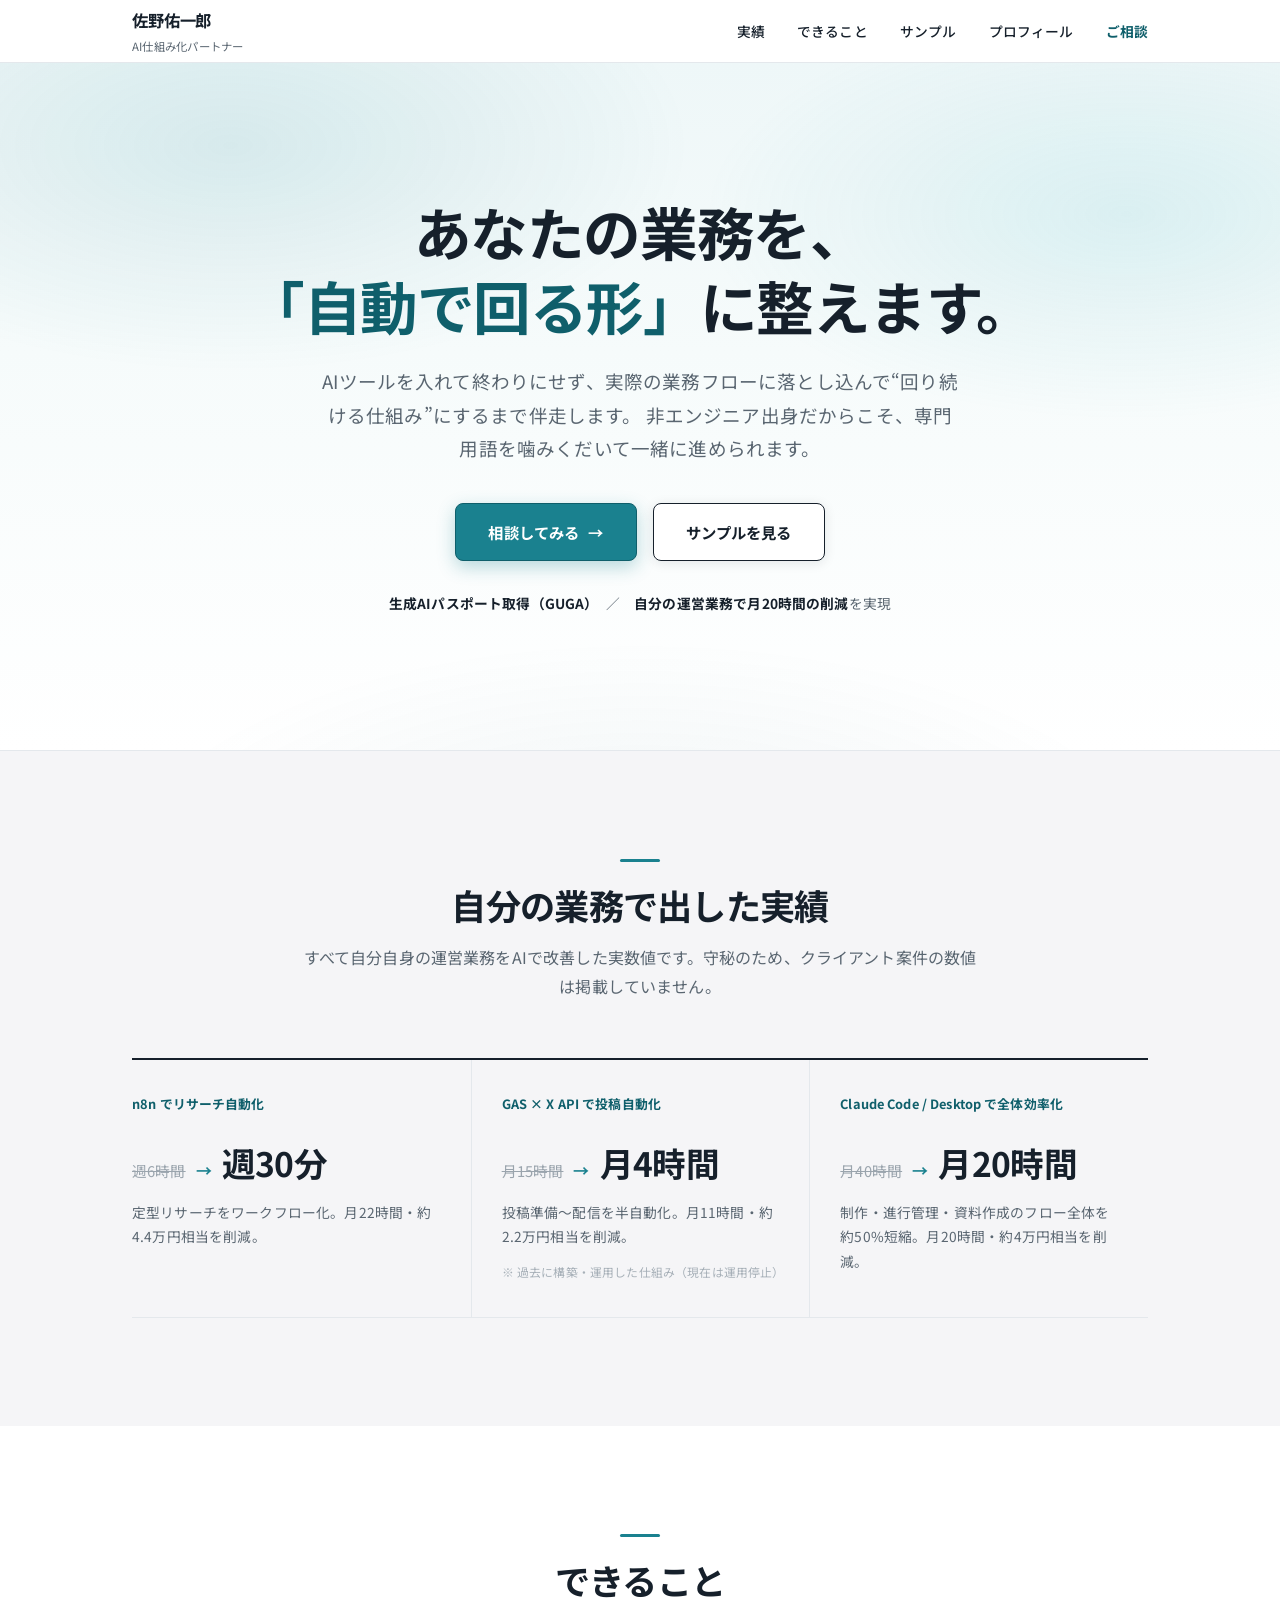
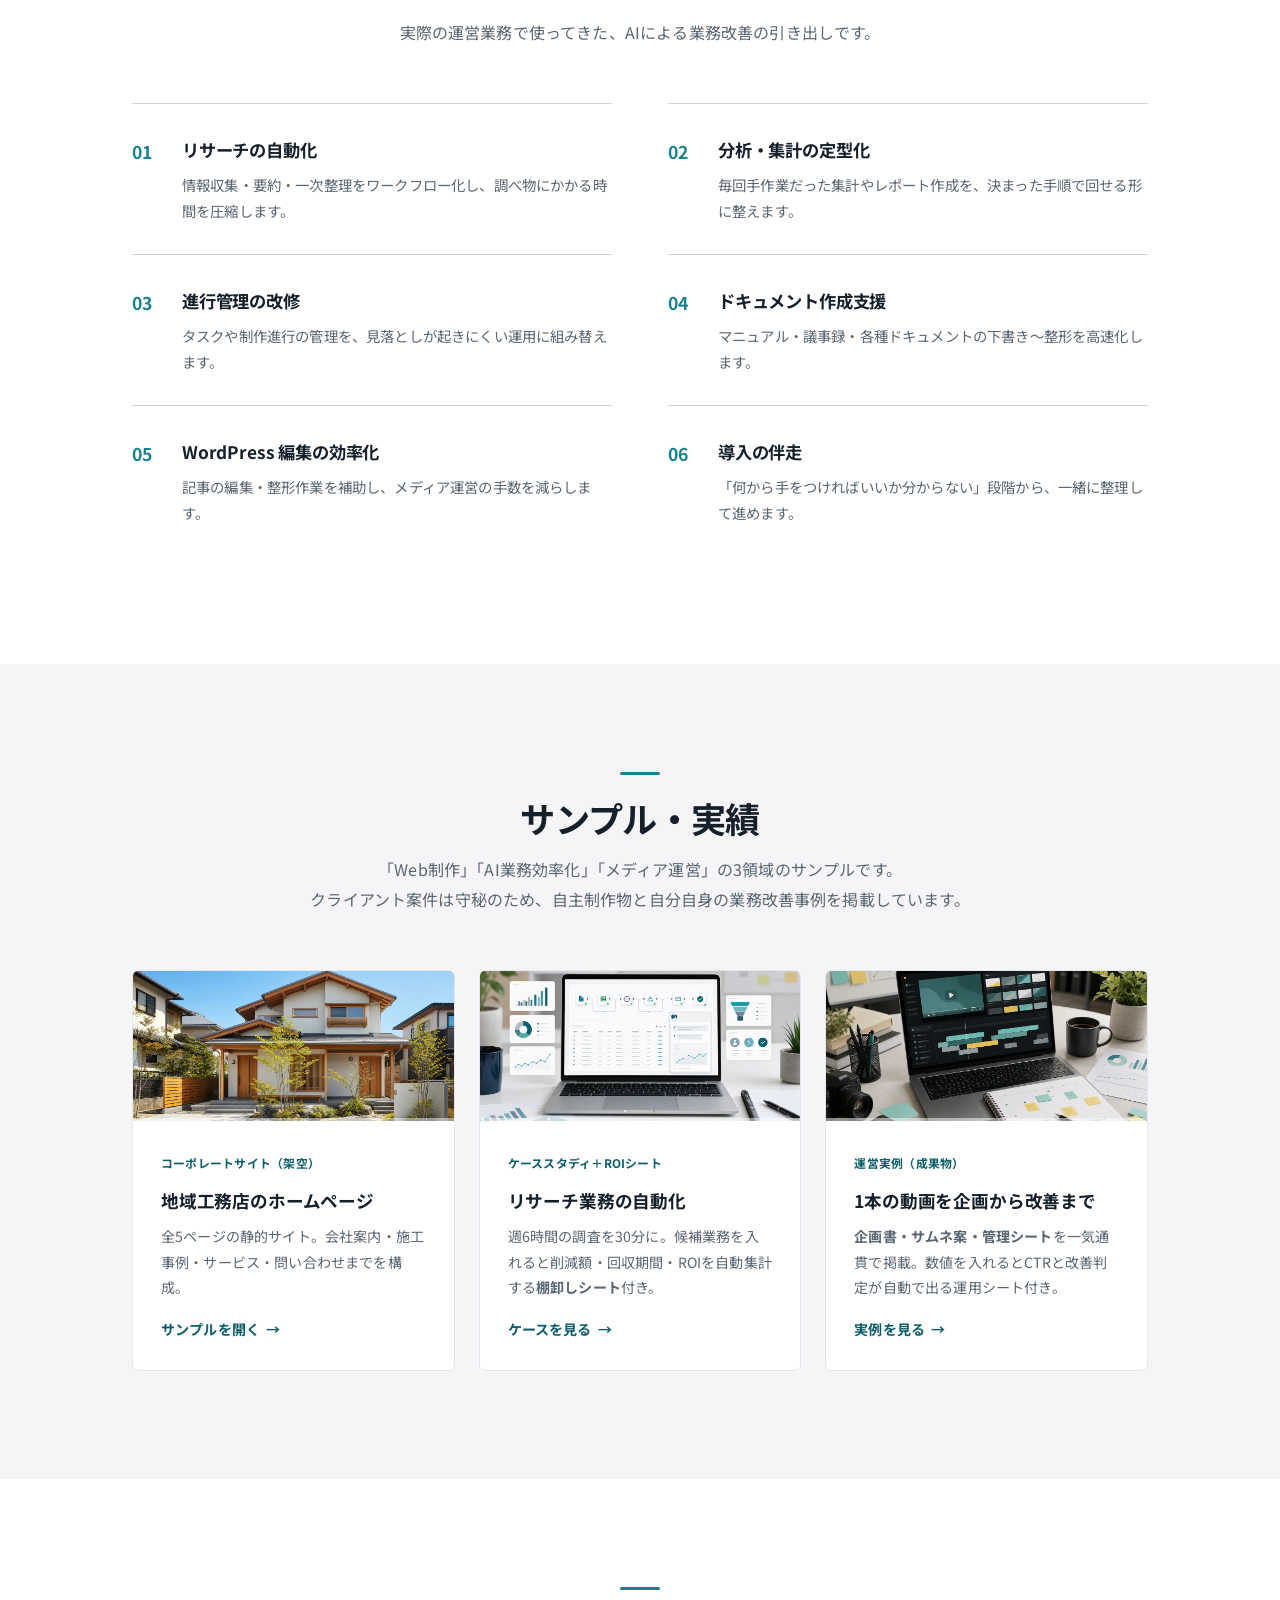
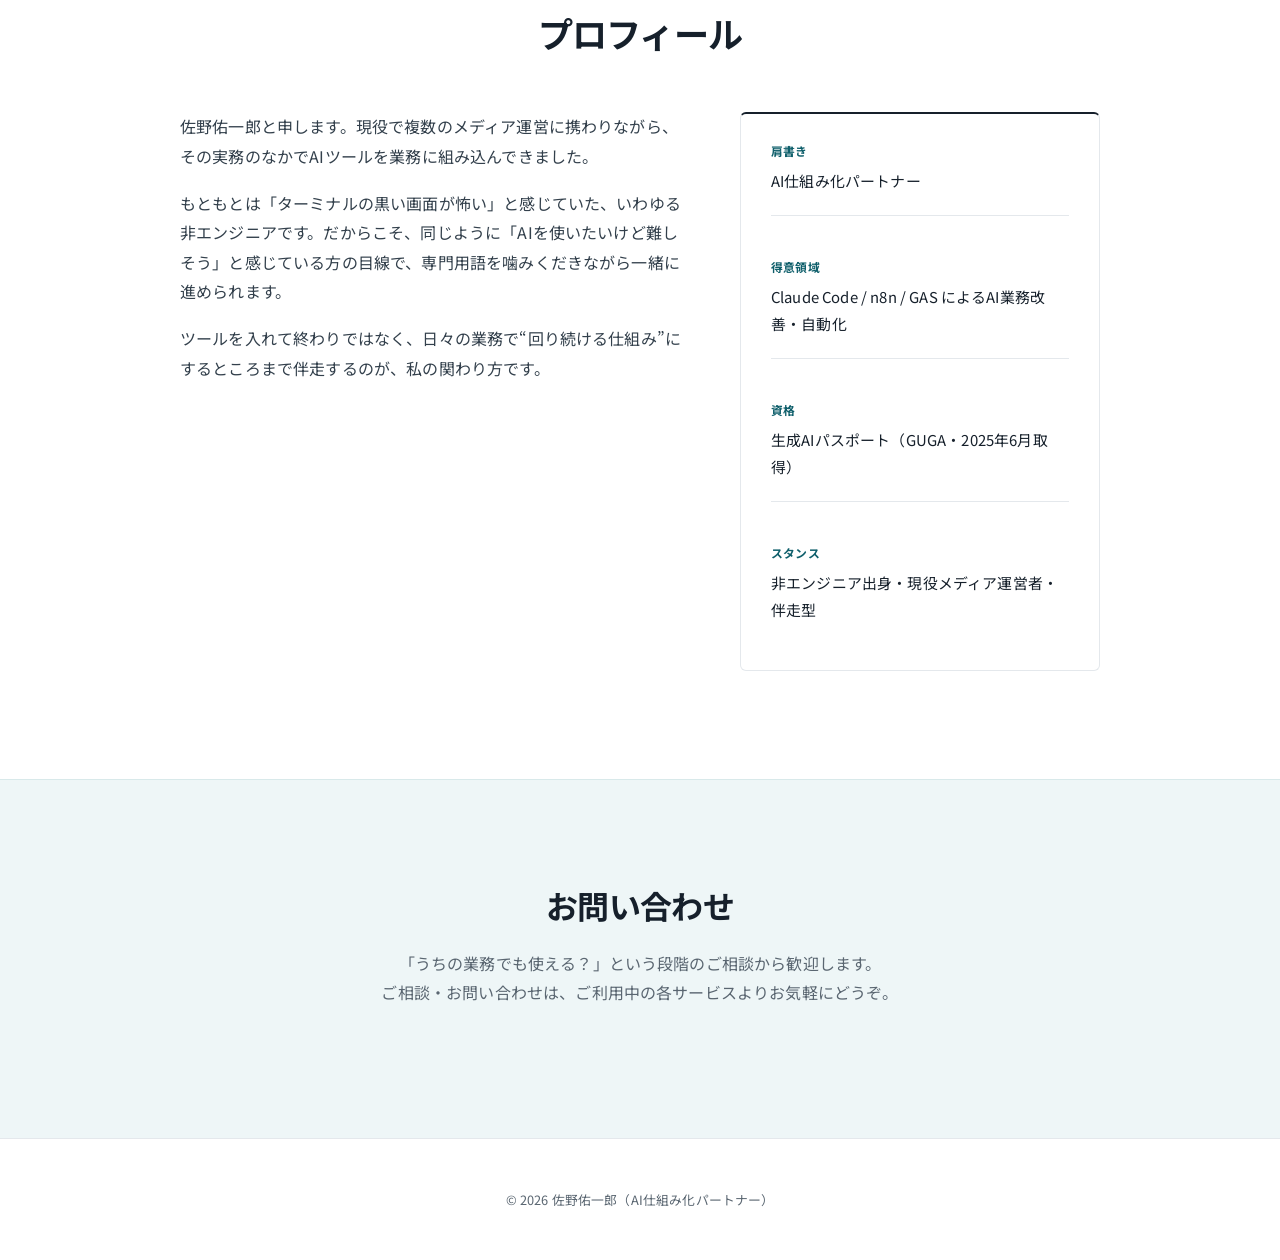
==== commit 34770f1a: "Restore portfolio structure with card thumbnails" ====
--- a/index.html
+++ b/index.html
@@ -31,36 +31,8 @@
 
 <!-- ===================== ヒーロー ===================== -->
 <section class="hero">
-  <div class="hero-motion" aria-hidden="true">
-    <div class="motion-track track-a">
-      <div class="motion-card photo"><img src="assets/img/aoba-koumuten/work-house.webp" alt=""></div>
-      <div class="motion-card ui flow">
-        <span></span><span></span><span></span><span></span>
-      </div>
-      <div class="motion-card ui bars">
-        <span style="height:42%"></span><span style="height:68%"></span><span style="height:54%"></span><span style="height:82%"></span>
-      </div>
-      <div class="motion-card photo"><img src="assets/img/portfolio/sample-ai-automation-card.webp" alt=""></div>
-      <div class="motion-card ui timeline">
-        <span></span><span></span><span></span>
-      </div>
-    </div>
-    <div class="motion-track track-b">
-      <div class="motion-card ui sheet">
-        <span></span><span></span><span></span><span></span><span></span>
-      </div>
-      <div class="motion-card photo"><img src="assets/img/portfolio/sample-media-ops-card.webp" alt=""></div>
-      <div class="motion-card ui flow alt-flow">
-        <span></span><span></span><span></span><span></span>
-      </div>
-      <div class="motion-card photo"><img src="assets/img/aoba-koumuten/work-cafe.webp" alt=""></div>
-      <div class="motion-card ui bars">
-        <span style="height:62%"></span><span style="height:48%"></span><span style="height:78%"></span><span style="height:56%"></span>
-      </div>
-    </div>
-  </div>
   <div class="wrap">
-    <h1>あなたの業務を、<br><span class="hl">「自動で回る形」</span><br class="sp-br">に整えます。</h1>
+    <h1>あなたの業務を、<br><span class="hl">「自動で回る形」</span>に整えます。</h1>
     <p class="lead">
       AIツールを入れて終わりにせず、実際の業務フローに落とし込んで“回り続ける仕組み”にするまで伴走します。
       非エンジニア出身だからこそ、専門用語を噛みくだいて一緒に進められます。
@@ -133,33 +105,27 @@
     </div>
     <div class="works cols-3">
       <a class="work-card" href="samples/aoba-koumuten/index.html">
-        <div class="work-thumb image">
-          <img src="assets/img/aoba-koumuten/work-house.webp" alt="地域工務店サンプルサイトの住宅外観イメージ" loading="lazy">
-        </div>
+        <div class="work-thumb"><img src="assets/img/aoba-koumuten/work-house.webp" alt="地域工務店サンプルサイトの住宅外観イメージ" loading="lazy"></div>
         <div class="work-body">
-          <span class="work-tag tag-web">Web制作</span>
+          <span class="tag">コーポレートサイト（架空）</span>
           <h3>地域工務店のホームページ</h3>
-          <p>架空の地域工務店を題材に、全5ページの静的サイトを制作。会社案内・施工事例・サービス・問い合わせまでを構成。</p>
+          <p>全5ページの静的サイト。会社案内・施工事例・サービス・問い合わせまでを構成。</p>
           <span class="more">サンプルを開く<span class="ar">→</span></span>
         </div>
       </a>
       <a class="work-card" href="samples/ai-automation/index.html">
-        <div class="work-thumb image">
-          <img src="assets/img/portfolio/sample-ai-automation-card.webp" alt="AI業務効率化のワークフロー画面イメージ" loading="lazy">
-        </div>
+        <div class="work-thumb"><img src="assets/img/portfolio/sample-ai-automation-card.webp" alt="AI業務効率化のワークフロー画面イメージ" loading="lazy"></div>
         <div class="work-body">
-          <span class="work-tag tag-automation">AI業務効率化</span>
+          <span class="tag">ケーススタディ＋ROIシート</span>
           <h3>リサーチ業務の自動化</h3>
           <p>週6時間の調査を30分に。候補業務を入れると削減額・回収期間・ROIを自動集計する<strong>棚卸しシート</strong>付き。</p>
           <span class="more">ケースを見る<span class="ar">→</span></span>
         </div>
       </a>
       <a class="work-card" href="samples/media-ops/index.html">
-        <div class="work-thumb image">
-          <img src="assets/img/portfolio/sample-media-ops-card.webp" alt="メディア運営の編集・分析ワークスペースイメージ" loading="lazy">
-        </div>
+        <div class="work-thumb"><img src="assets/img/portfolio/sample-media-ops-card.webp" alt="メディア運営の編集・分析ワークスペースイメージ" loading="lazy"></div>
         <div class="work-body">
-          <span class="work-tag tag-media">メディア運営</span>
+          <span class="tag">運営実例（成果物）</span>
           <h3>1本の動画を企画から改善まで</h3>
           <p><strong>企画書・サムネ案・管理シート</strong>を一気通貫で掲載。数値を入れるとCTRと改善判定が自動で出る運用シート付き。</p>
           <span class="more">実例を見る<span class="ar">→</span></span>
--- a/css/style.css
+++ b/css/style.css
@@ -18,7 +18,7 @@
 }
 
 * { box-sizing: border-box; }
-html { scroll-behavior: smooth; overflow-x:hidden; }
+html { scroll-behavior: smooth; }
 body {
   margin: 0;
   font-family: "Noto Sans JP", -apple-system, BlinkMacSystemFont, "Segoe UI", sans-serif;
@@ -28,13 +28,10 @@
   font-size: 16px;
   letter-spacing: .01em;
   -webkit-font-smoothing: antialiased;
-  overflow-x: hidden;
 }
-h1, h2, h3, p, dd, dt, li, .tool, .desc, .trust { overflow-wrap:anywhere; }
 a { color: var(--accent-d); text-decoration: none; }
 a:hover { color: var(--accent); }
 .wrap { max-width: var(--maxw); margin: 0 auto; padding: 0 32px; }
-.sp-br { display:none; }
 
 /* ---------- ヘッダー ---------- */
 .site-header {
@@ -50,68 +47,28 @@
 .nav a:hover { color:var(--accent); }
 .nav .nav-cta { color:var(--accent-d); font-weight:700; }
 @media (max-width: 720px){ .nav { display:none; } }
+
 /* ---------- ヒーロー（中央寄せ・大きく・余白広め） ---------- */
 .hero {
-  padding: 128px 0 116px; text-align:center;
+  padding: 132px 0 120px; text-align:center;
   position: relative; overflow: hidden;
   background:
-    linear-gradient(180deg, rgba(246,251,251,.9) 0%, rgba(255,255,255,.92) 72%, #fff 100%),
+    radial-gradient(60% 55% at 18% 12%, rgba(26,129,143,.12), transparent 60%),
+    radial-gradient(55% 50% at 88% 22%, rgba(69,179,191,.14), transparent 60%),
+    radial-gradient(70% 60% at 50% 120%, rgba(15,95,107,.08), transparent 60%),
     linear-gradient(180deg, #eef7f8 0%, #f6fbfb 42%, #ffffff 100%);
   border-bottom: 1px solid var(--line);
 }
-.hero::after {
-  content:""; position:absolute; inset:0; z-index:0; pointer-events:none;
-  background:linear-gradient(180deg, rgba(255,255,255,.34) 0%, rgba(255,255,255,.76) 45%, rgba(255,255,255,.96) 100%);
-}
-.hero > .wrap { position: relative; z-index: 2; }
+.hero > .wrap { position: relative; z-index: 1; }
 .hero h1 {
   font-size: clamp(2.3rem, 6vw, 3.6rem); line-height:1.28; font-weight:700;
   margin:0 0 22px; letter-spacing:-.025em;
-  overflow-wrap:anywhere;
 }
 .hero h1 .hl { color: var(--accent-d); }
-.hero .lead { font-size:1.16rem; color:var(--gray); max-width:640px; margin:0 auto 38px; line-height:1.8; overflow-wrap:anywhere; }
+.hero .lead { font-size:1.16rem; color:var(--gray); max-width:640px; margin:0 auto 38px; line-height:1.8; }
 .hero .cta { display:flex; gap:16px; flex-wrap:wrap; align-items:center; justify-content:center; }
-.hero .trust { margin-top:30px; font-size:.86rem; color:var(--gray); overflow-wrap:anywhere; }
+.hero .trust { margin-top:30px; font-size:.86rem; color:var(--gray); }
 .hero .trust b { color:var(--ink); font-weight:700; }
-.hero-motion { position:absolute; inset:64px 0 auto; height:390px; z-index:0; opacity:.72; pointer-events:none; overflow:hidden; }
-.motion-track {
-  position:absolute; left:50%; display:flex; gap:22px; width:max-content;
-  transform:translateX(-50%) rotate(-4deg);
-  animation: hero-drift-a 34s linear infinite;
-}
-.track-a { top:14px; }
-.track-b { top:188px; transform:translateX(-50%) rotate(4deg); animation-name:hero-drift-b; animation-duration:38s; }
-.motion-card {
-  width:230px; height:128px; border-radius:8px; overflow:hidden; background:#fff;
-  border:1px solid rgba(201,210,217,.82); box-shadow:0 18px 45px rgba(22,32,43,.13);
-}
-.motion-card.photo img { width:100%; height:100%; object-fit:cover; display:block; }
-.motion-card.ui { position:relative; padding:18px; }
-.motion-card.ui::before { content:""; position:absolute; top:13px; left:16px; width:44px; height:5px; border-radius:4px; background:#cbd7dd; }
-.motion-card.flow { display:flex; align-items:center; justify-content:space-between; gap:10px; padding-top:48px; }
-.motion-card.flow span {
-  width:34px; height:34px; border-radius:7px; background:#eef6f7; border:1px solid #c6dde1; position:relative;
-}
-.motion-card.flow span + span::before {
-  content:""; position:absolute; left:-28px; top:16px; width:26px; height:2px; background:#99bac0;
-}
-.motion-card.alt-flow span { background:#f5f5f7; border-color:#d8dee4; }
-.motion-card.bars { display:flex; align-items:flex-end; justify-content:center; gap:12px; padding-top:42px; }
-.motion-card.bars span { width:24px; border-radius:5px 5px 0 0; background:linear-gradient(180deg,#45b3bf,#1a818f); }
-.motion-card.timeline { display:grid; grid-template-columns:1fr; gap:12px; padding-top:46px; }
-.motion-card.timeline span { height:14px; border-radius:7px; background:linear-gradient(90deg,#dbe8eb 0 34%,#1a818f 34% 60%,#eef2f4 60%); }
-.motion-card.sheet { display:grid; grid-template-columns:repeat(5,1fr); gap:8px; padding-top:48px; }
-.motion-card.sheet span { height:46px; border-radius:4px; background:#eef2f4; border:1px solid #dce4e8; }
-.motion-card.sheet span:nth-child(2), .motion-card.sheet span:nth-child(5) { background:#e3eff0; }
-@keyframes hero-drift-a {
-  from { margin-left:0; }
-  to { margin-left:-252px; }
-}
-@keyframes hero-drift-b {
-  from { margin-left:-252px; }
-  to { margin-left:0; }
-}
 
 /* ---------- ボタン（影 + 枠 + コントラスト） ---------- */
 .btn {
@@ -167,7 +124,7 @@
 .works.cols-3 { grid-template-columns: repeat(3,1fr); gap:24px; }
 @media (max-width: 880px){ .works.cols-3 { grid-template-columns: repeat(2,1fr); } }
 @media (max-width: 640px){ .works, .works.cols-3 { grid-template-columns:1fr; } }
-.works.cols-3 .work-thumb { height:168px; }
+.works.cols-3 .work-thumb { height:150px; }
 .work-card {
   display:block; background:#fff; border:1px solid var(--line); border-radius:var(--radius);
   overflow:hidden; transition:.2s; color:inherit;
@@ -178,19 +135,17 @@
   background:linear-gradient(120deg, var(--accent-d), #45b3bf);
   display:flex; align-items:center; justify-content:center; color:#fff;
 }
-.work-thumb.image { display:block; background:#dfe7eb; overflow:hidden; }
-.work-thumb.image img { width:100%; height:100%; object-fit:cover; display:block; transform:scale(1.01); transition:transform .25s ease; }
+.work-thumb img {
+  width:100%;
+  height:100%;
+  object-fit:cover;
+  display:block;
+}
 .work-thumb::after{ content:""; position:absolute; left:0; bottom:0; width:100%; height:3px; background:rgba(255,255,255,.5); }
-.work-card:hover .work-thumb.image img { transform:scale(1.045); }
-.work-body { padding:22px 24px 24px; background:#fff; }
-.work-tag {
-  display:inline-block; font-size:.72rem; font-weight:700; letter-spacing:.04em;
-  padding:4px 10px; border-radius:2px; margin-bottom:10px;
-}
-.tag-web { background:#e8f0eb; color:#2d5a3d; }
-.tag-automation { background:#e3eff0; color:var(--accent-d); }
-.tag-media { background:#fff4d8; color:#7a5a12; }
-.work-body h3 { font-size:1.1rem; margin:0 0 8px; font-weight:700; letter-spacing:-.01em; }
+.work-thumb .label { font-size:1.3rem; font-weight:700; letter-spacing:.05em; }
+.work-body { padding:26px 28px; }
+.work-body .tag { font-size:.74rem; font-weight:700; color:var(--accent-d); letter-spacing:.02em; }
+.work-body h3 { font-size:1.1rem; margin:8px 0 7px; font-weight:700; letter-spacing:-.01em; }
 .work-body p { font-size:.88rem; color:var(--gray); margin:0 0 14px; line-height:1.8; }
 .work-body .more { font-size:.88rem; font-weight:700; color:var(--accent-d); display:inline-flex; gap:6px; align-items:center; }
 .work-card:hover .more .ar { transform:translateX(3px); }
@@ -218,43 +173,3 @@
 /* ---------- フッター ---------- */
 .site-footer { border-top:1px solid var(--line); padding:36px 0; color:var(--gray); font-size:.8rem; text-align:center; }
 .site-footer a { color:var(--gray); margin:0 10px; }
-
-@media (max-width: 600px){
-  section { padding: 84px 0; overflow:hidden; }
-  .wrap { width:100%; max-width:100%; padding: 0 24px; }
-  .hero h1,
-  .hero .lead,
-  .hero .trust,
-  .sec-head,
-  .metric,
-  .case,
-  .work-card { max-width: calc(100vw - 48px); }
-  .hero h1,
-  .hero .lead,
-  .hero .trust,
-  .sec-head { margin-left:auto; margin-right:auto; }
-  .hero { padding: 108px 0 96px; }
-  .hero-motion { height:300px; top:86px; opacity:.28; }
-  .motion-card { width:188px; height:106px; }
-  .motion-track { gap:16px; }
-  .track-b { top:150px; }
-  .hero h1 { font-size: 2rem; line-height: 1.36; }
-  .hero .lead { font-size: 1rem; }
-  .hero .cta { flex-direction: column; align-items: stretch; }
-  .hero .trust { display:flex; flex-wrap:wrap; justify-content:center; gap:4px 12px; }
-  .btn { width: 100%; justify-content: center; padding: 13px 22px; }
-  .sec-head { margin-bottom:42px; }
-  .sec-head h2 { font-size:1.55rem; }
-  .sec-head p { font-size:.92rem; }
-  .metrics, .cases, .works { min-width:0; }
-  .metric, .case, .work-card { min-width:0; }
-  .metric .after { font-size:1.85rem; }
-  .sp-br { display:block; }
-}
-
-@media (prefers-reduced-motion: reduce) {
-  .motion-track { animation: none; }
-  .work-card:hover,
-  .btn-primary:hover,
-  .btn-secondary:hover { transform:none; }
-}
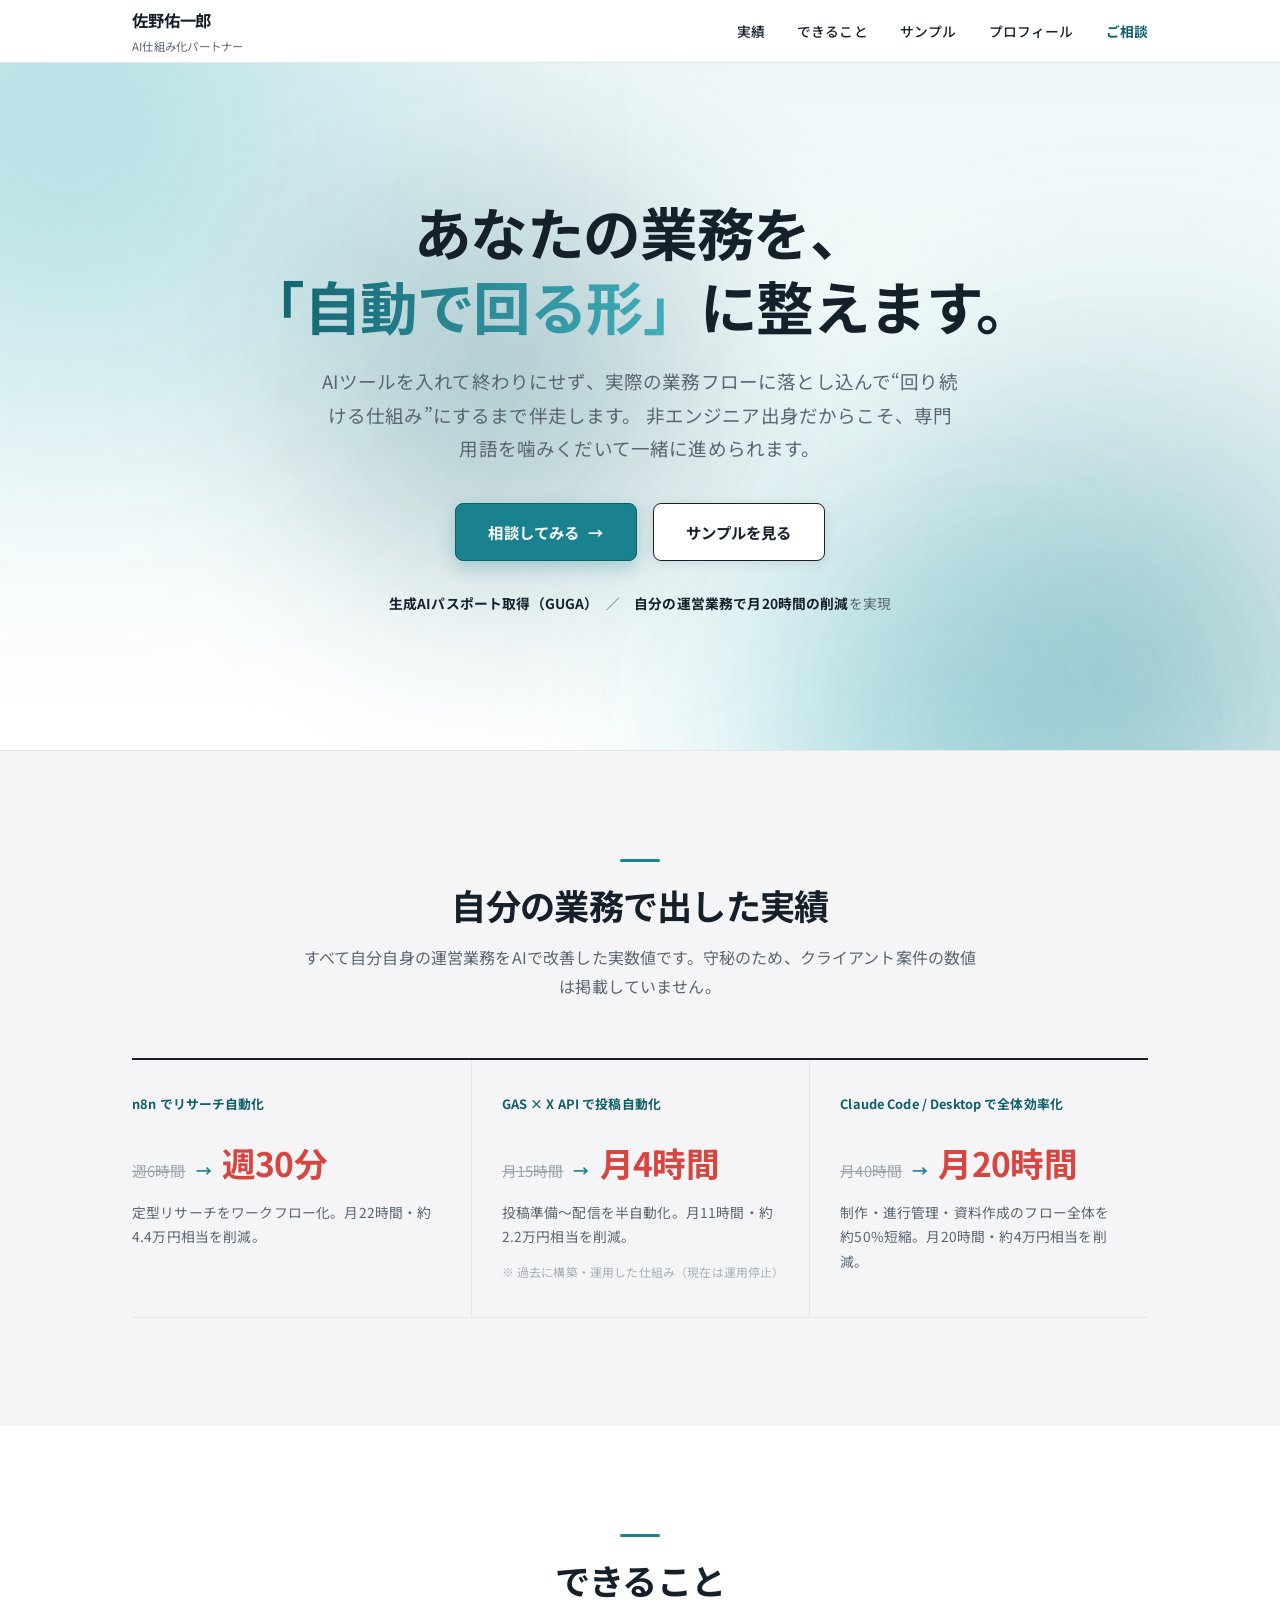
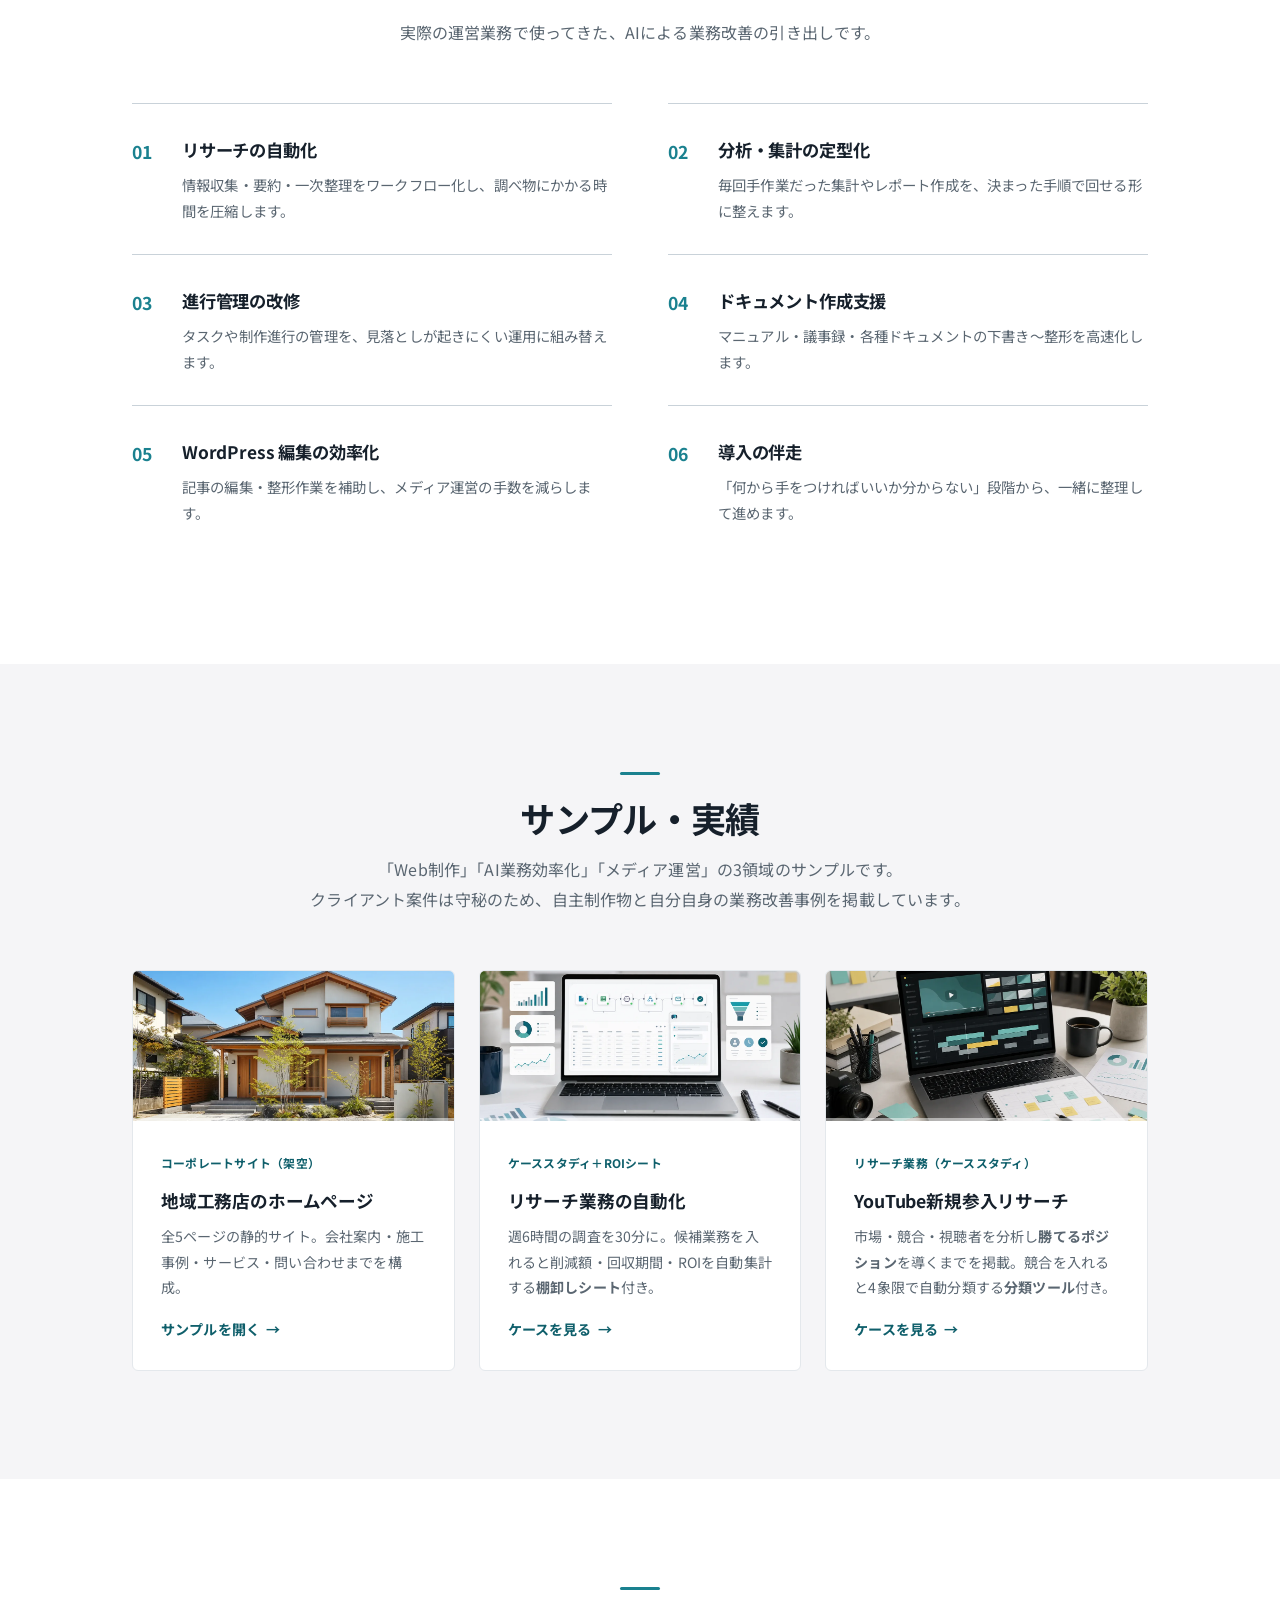
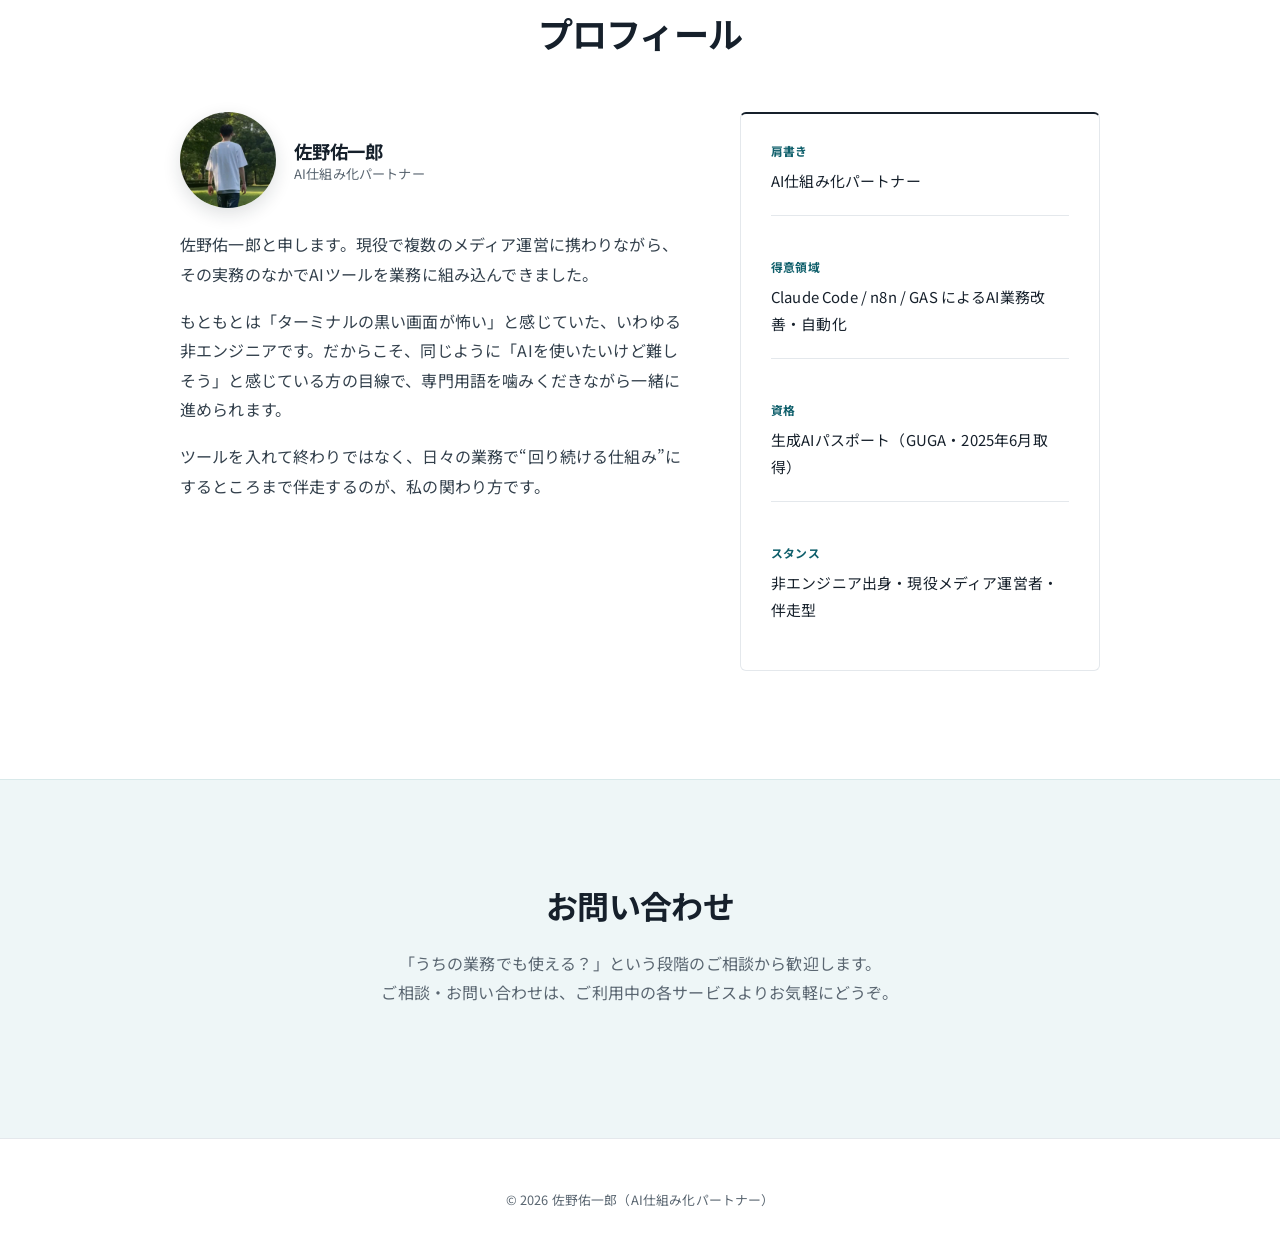
==== commit a8ec8315: "@ 運営実例をリサーチ業務ケーススタディに刷新＋ヒーロー演出強化 - メディア運営サンプルをYouTube新規参入リサーチのケーススタディに全面リライト - リサーチに競合4象限の簡易分類ツールを追加" ====
--- a/index.html
+++ b/index.html
@@ -31,6 +31,12 @@
 
 <!-- ===================== ヒーロー ===================== -->
 <section class="hero">
+  <div class="hero-bg" aria-hidden="true">
+    <span class="blob b1"></span>
+    <span class="blob b2"></span>
+    <span class="blob b3"></span>
+    <span class="blob b4"></span>
+  </div>
   <div class="wrap">
     <h1>あなたの業務を、<br><span class="hl">「自動で回る形」</span>に整えます。</h1>
     <p class="lead">
@@ -125,10 +131,10 @@
       <a class="work-card" href="samples/media-ops/index.html">
         <div class="work-thumb"><img src="assets/img/portfolio/sample-media-ops-card.webp" alt="メディア運営の編集・分析ワークスペースイメージ" loading="lazy"></div>
         <div class="work-body">
-          <span class="tag">運営実例（成果物）</span>
-          <h3>1本の動画を企画から改善まで</h3>
-          <p><strong>企画書・サムネ案・管理シート</strong>を一気通貫で掲載。数値を入れるとCTRと改善判定が自動で出る運用シート付き。</p>
-          <span class="more">実例を見る<span class="ar">→</span></span>
+          <span class="tag">リサーチ業務（ケーススタディ）</span>
+          <h3>YouTube新規参入リサーチ</h3>
+          <p>市場・競合・視聴者を分析し<strong>勝てるポジション</strong>を導くまでを掲載。競合を入れると4象限で自動分類する<strong>分類ツール</strong>付き。</p>
+          <span class="more">ケースを見る<span class="ar">→</span></span>
         </div>
       </a>
     </div>
@@ -144,6 +150,10 @@
     </div>
     <div class="profile">
       <div>
+        <div class="profile-head">
+          <img class="profile-photo" src="assets/img/profile/profile.webp" alt="佐野佑一郎" width="96" height="96" loading="lazy">
+          <div class="profile-name"><strong>佐野佑一郎</strong><span>AI仕組み化パートナー</span></div>
+        </div>
         <p>佐野佑一郎と申します。現役で複数のメディア運営に携わりながら、その実務のなかでAIツールを業務に組み込んできました。</p>
         <p>もともとは「ターミナルの黒い画面が怖い」と感じていた、いわゆる非エンジニアです。だからこそ、同じように「AIを使いたいけど難しそう」と感じている方の目線で、専門用語を噛みくだきながら一緒に進められます。</p>
         <p>ツールを入れて終わりではなく、日々の業務で“回り続ける仕組み”にするところまで伴走するのが、私の関わり方です。</p>
@@ -176,5 +186,56 @@
   </div>
 </footer>
 
+<script>
+/* ヒーローの光：各ブロブがヒーロー全域をランダム回遊（速度はそれぞれ別） */
+(function(){
+  const hero = document.querySelector('.hero');
+  const blobs = [...document.querySelectorAll('.hero-bg .blob')];
+  if (!hero || !blobs.length) return;
+  if (window.matchMedia('(prefers-reduced-motion: reduce)').matches) {
+    // 動きを止め、静的に程よく散らす
+    const spots = [[12,18],[82,22],[30,80],[70,70]];
+    blobs.forEach((b,i) => {
+      const hr = hero.getBoundingClientRect();
+      const x = hr.width  * spots[i%4][0]/100 - b.offsetWidth/2;
+      const y = hr.height * spots[i%4][1]/100 - b.offsetHeight/2;
+      b.style.transform = 'translate(' + x.toFixed(0) + 'px,' + y.toFixed(0) + 'px)';
+    });
+    return;
+  }
+  // ブロブごとの移動速度（px/秒）— すべて別の値
+  const speeds = [42, 70, 100, 135];
+  const st = blobs.map((el, i) => ({ el, speed: speeds[i % speeds.length], x: 0, y: 0, t: null }));
+
+  function step(s){
+    const hr = hero.getBoundingClientRect();
+    const w = s.el.offsetWidth, h = s.el.offsetHeight;
+    // 中心がヒーロー全域のどこへでも行けるようランダム選択
+    const nx = Math.random() * hr.width  - w / 2;
+    const ny = Math.random() * hr.height - h / 2;
+    const dist = Math.hypot(nx - s.x, ny - s.y);
+    const dur = Math.max(2.0, dist / s.speed);
+    const sc = (0.9 + Math.random() * 0.5).toFixed(2);
+    s.el.style.transition = 'transform ' + dur.toFixed(2) + 's ease-in-out';
+    s.el.style.transform = 'translate(' + nx.toFixed(0) + 'px,' + ny.toFixed(0) + 'px) scale(' + sc + ')';
+    s.x = nx; s.y = ny;
+    clearTimeout(s.t);
+    s.t = setTimeout(() => step(s), dur * 1000);
+  }
+
+  // 初期位置をランダムに即配置（遷移なし）
+  st.forEach(s => {
+    const hr = hero.getBoundingClientRect();
+    s.x = Math.random() * hr.width  - s.el.offsetWidth / 2;
+    s.y = Math.random() * hr.height - s.el.offsetHeight / 2;
+    s.el.style.willChange = 'transform';
+    s.el.style.transition = 'none';
+    s.el.style.transform = 'translate(' + s.x.toFixed(0) + 'px,' + s.y.toFixed(0) + 'px)';
+  });
+  void hero.offsetWidth; // リフローを確定させてから回遊開始
+  st.forEach(s => step(s));
+})();
+</script>
+
 </body>
 </html>
--- a/css/style.css
+++ b/css/style.css
@@ -52,19 +52,64 @@
 .hero {
   padding: 132px 0 120px; text-align:center;
   position: relative; overflow: hidden;
-  background:
-    radial-gradient(60% 55% at 18% 12%, rgba(26,129,143,.12), transparent 60%),
-    radial-gradient(55% 50% at 88% 22%, rgba(69,179,191,.14), transparent 60%),
-    radial-gradient(70% 60% at 50% 120%, rgba(15,95,107,.08), transparent 60%),
-    linear-gradient(180deg, #eef7f8 0%, #f6fbfb 42%, #ffffff 100%);
+  background: linear-gradient(180deg, #eef7f8 0%, #f6fbfb 42%, #ffffff 100%);
   border-bottom: 1px solid var(--line);
 }
+/* 漂うオーロラ光（回遊するブロブ） */
+.hero-bg { position:absolute; inset:0; z-index:0; overflow:hidden; pointer-events:none; }
+.hero-bg .blob {
+  position:absolute; border-radius:50%; filter:blur(60px); opacity:.9;
+  will-change:transform; mix-blend-mode:multiply;
+}
+/* 位置と動きは JS が制御（完全ランダム回遊）。translate原点は左上。 */
+.hero-bg .blob { left:0; top:0; transform: translate(0,0); }
+.hero-bg .b1 {
+  width:60vw; max-width:780px; aspect-ratio:1;
+  background: radial-gradient(circle, rgba(26,129,143,.46), transparent 70%);
+}
+.hero-bg .b2 {
+  width:54vw; max-width:720px; aspect-ratio:1;
+  background: radial-gradient(circle, rgba(69,179,191,.44), transparent 70%);
+}
+.hero-bg .b3 {
+  width:52vw; max-width:660px; aspect-ratio:1;
+  background: radial-gradient(circle, rgba(15,95,107,.38), transparent 70%);
+}
+.hero-bg .b4 {
+  width:42vw; max-width:540px; aspect-ratio:1;
+  background: radial-gradient(circle, rgba(99,205,214,.44), transparent 70%);
+}
 .hero > .wrap { position: relative; z-index: 1; }
+
+/* 登場アニメ（下からふわっと・順番に） */
+@keyframes heroRise {
+  from { opacity:0; transform: translateY(20px); }
+  to   { opacity:1; transform: translateY(0); }
+}
+.hero h1, .hero .lead, .hero .cta, .hero .trust {
+  opacity:0; animation: heroRise .8s cubic-bezier(.2,.7,.2,1) forwards;
+}
+.hero h1    { animation-delay:.10s; }
+.hero .lead { animation-delay:.28s; }
+.hero .cta  { animation-delay:.46s; }
+.hero .trust{ animation-delay:.62s; }
+
+@media (prefers-reduced-motion: reduce) {
+  .hero-bg .blob, .hero h1 .hl { animation:none; }
+  .hero h1, .hero .lead, .hero .cta, .hero .trust { opacity:1; animation:none; }
+}
 .hero h1 {
   font-size: clamp(2.3rem, 6vw, 3.6rem); line-height:1.28; font-weight:700;
   margin:0 0 22px; letter-spacing:-.025em;
 }
-.hero h1 .hl { color: var(--accent-d); }
+.hero h1 .hl {
+  background: linear-gradient(90deg, var(--accent-d) 0%, #46b3bf 50%, var(--accent-d) 100%);
+  background-size: 200% 100%;
+  -webkit-background-clip: text; background-clip: text;
+  color: transparent;
+  animation: hlSweep 6s linear infinite;
+}
+@keyframes hlSweep { to { background-position: 200% 0; } }
 .hero .lead { font-size:1.16rem; color:var(--gray); max-width:640px; margin:0 auto 38px; line-height:1.8; }
 .hero .cta { display:flex; gap:16px; flex-wrap:wrap; align-items:center; justify-content:center; }
 .hero .trust { margin-top:30px; font-size:.86rem; color:var(--gray); }
@@ -88,6 +133,22 @@
   box-shadow: 0 2px 12px rgba(22,32,43,.10);
 }
 .btn-secondary:hover { background: var(--ink); color:#fff; box-shadow: 0 8px 20px rgba(22,32,43,.22); transform: translateY(-2px); }
+/* 定期的にキラッと光るボタン（サンプルを見る） */
+.hero .btn-secondary { position:relative; overflow:hidden; isolation:isolate; }
+.hero .btn-secondary::after {
+  content:""; position:absolute; top:0; bottom:0; left:-160%; width:55%;
+  background: linear-gradient(100deg, transparent 0%, rgba(70,179,191,.15) 35%, rgba(255,255,255,.95) 50%, rgba(70,179,191,.15) 65%, transparent 100%);
+  transform: skewX(-22deg); pointer-events:none; z-index:2;
+  animation: btnShine 5s ease-in-out infinite;
+}
+@keyframes btnShine {
+  0%   { left:-160%; }
+  12%  { left:160%; }
+  100% { left:160%; }
+}
+@media (prefers-reduced-motion: reduce) {
+  .hero .btn-secondary::after { animation:none; display:none; }
+}
 
 /* ---------- セクション共通（中央寄せの導入見出し・余白広め） ---------- */
 section { padding: 108px 0; }
@@ -107,7 +168,7 @@
 .metric .ba { display:flex; align-items:baseline; gap:10px; margin:16px 0 6px; flex-wrap:wrap; }
 .metric .before { color:#9aa4ad; text-decoration:line-through; font-size:.92rem; }
 .metric .arrow { color:var(--accent); font-weight:700; }
-.metric .after { font-size:2.1rem; font-weight:700; color:var(--ink); letter-spacing:-.02em; }
+.metric .after { font-size:2.1rem; font-weight:700; color:#d6453f; letter-spacing:-.02em; }
 .metric .desc { font-size:.86rem; color:var(--gray); margin-top:6px; line-height:1.8; }
 .metric .note { font-size:.74rem; color:#a7b0b8; margin-top:12px; }
 
@@ -163,6 +224,11 @@
 .profile .facts dt { font-size:.74rem; font-weight:700; color:var(--accent-d); letter-spacing:.02em; padding-top:20px; }
 .profile .facts dd { margin:5px 0 20px; font-size:.93rem; color:var(--ink); border-bottom:1px solid var(--line); padding-bottom:20px; }
 .profile .facts .row:last-child dd { border-bottom:none; }
+.profile .profile-head { display:flex; align-items:center; gap:18px; margin:0 0 22px; }
+.profile .profile-photo { width:96px; height:96px; border-radius:50%; object-fit:cover; flex:0 0 auto; box-shadow:0 6px 18px rgba(22,32,43,.14); }
+.profile .profile-name { display:flex; flex-direction:column; line-height:1.45; }
+.profile .profile-name strong { font-size:1.15rem; font-weight:700; letter-spacing:-.01em; }
+.profile .profile-name span { font-size:.82rem; color:var(--gray); }
 
 /* ---------- 締めCTAバンド ---------- */
 .cta-band { background:var(--accent-l); text-align:center; padding:96px 0; border-top:1px solid #d8e9ea; }
